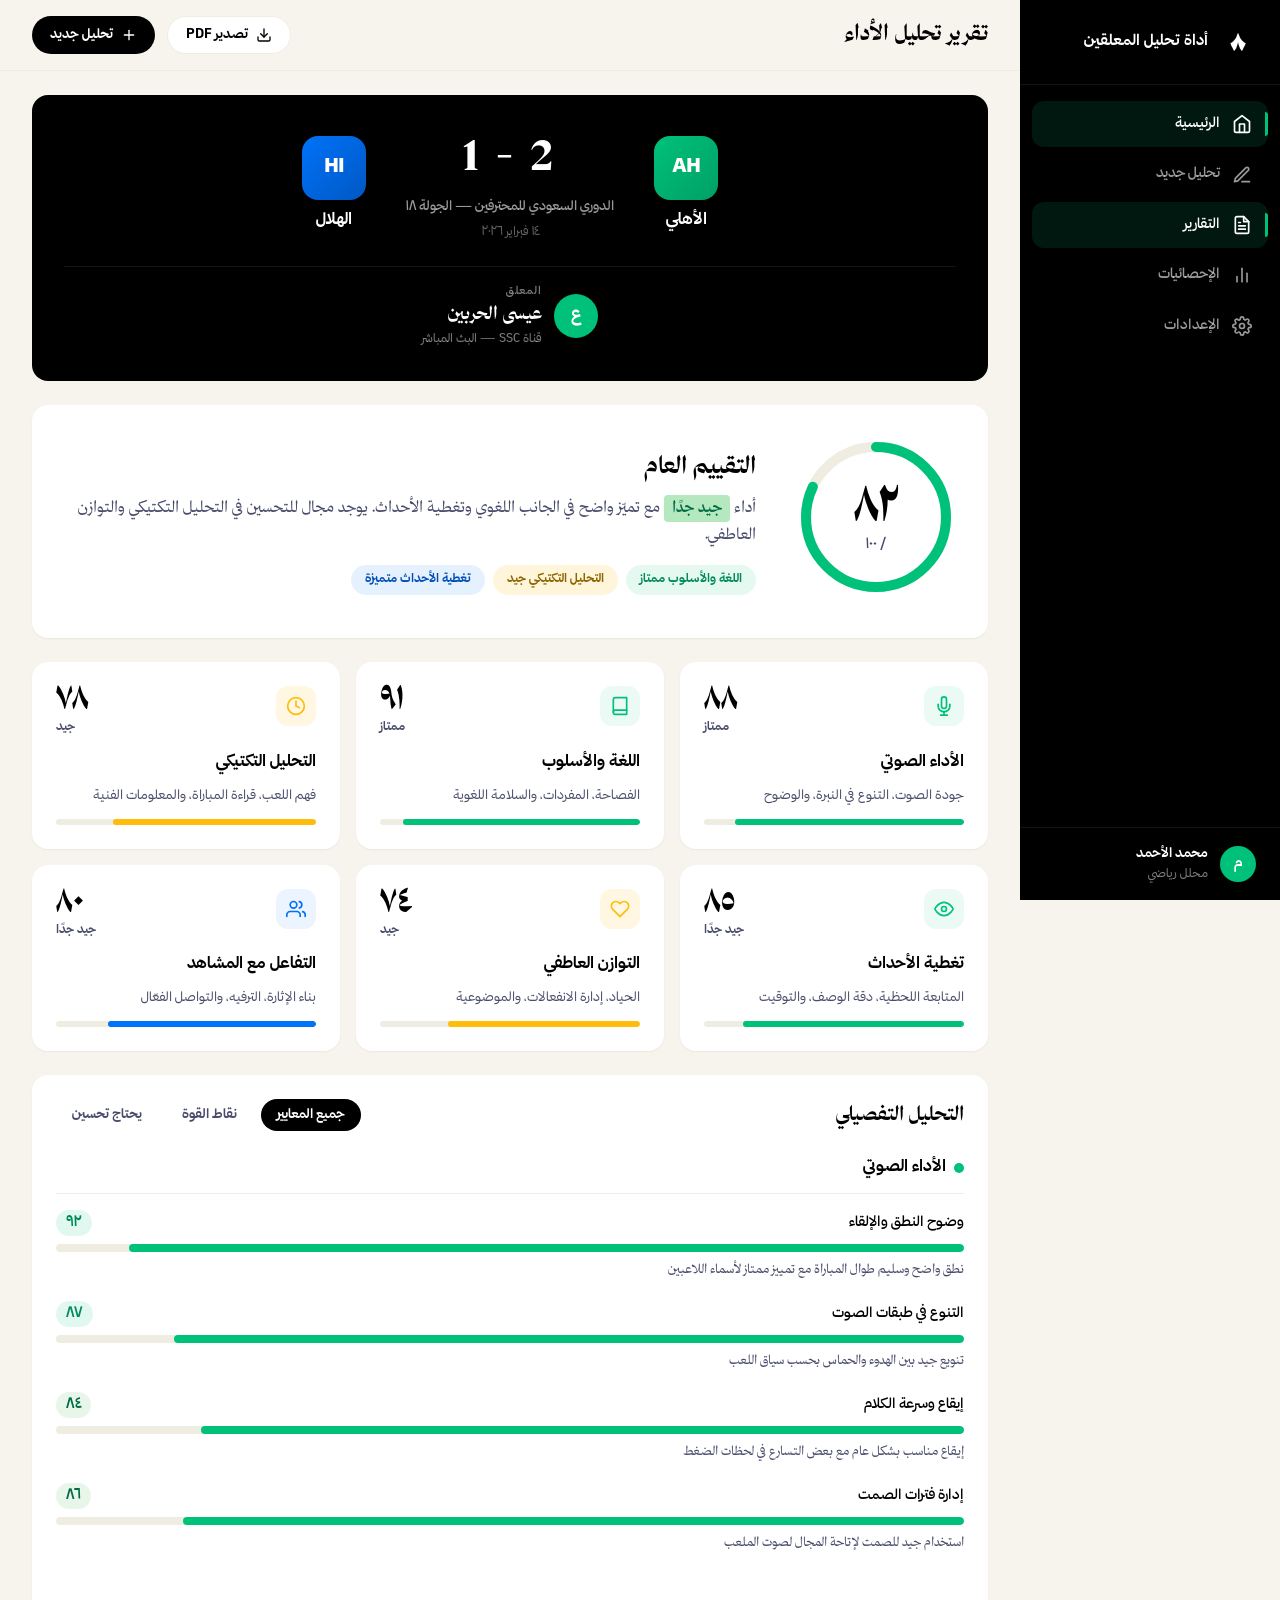
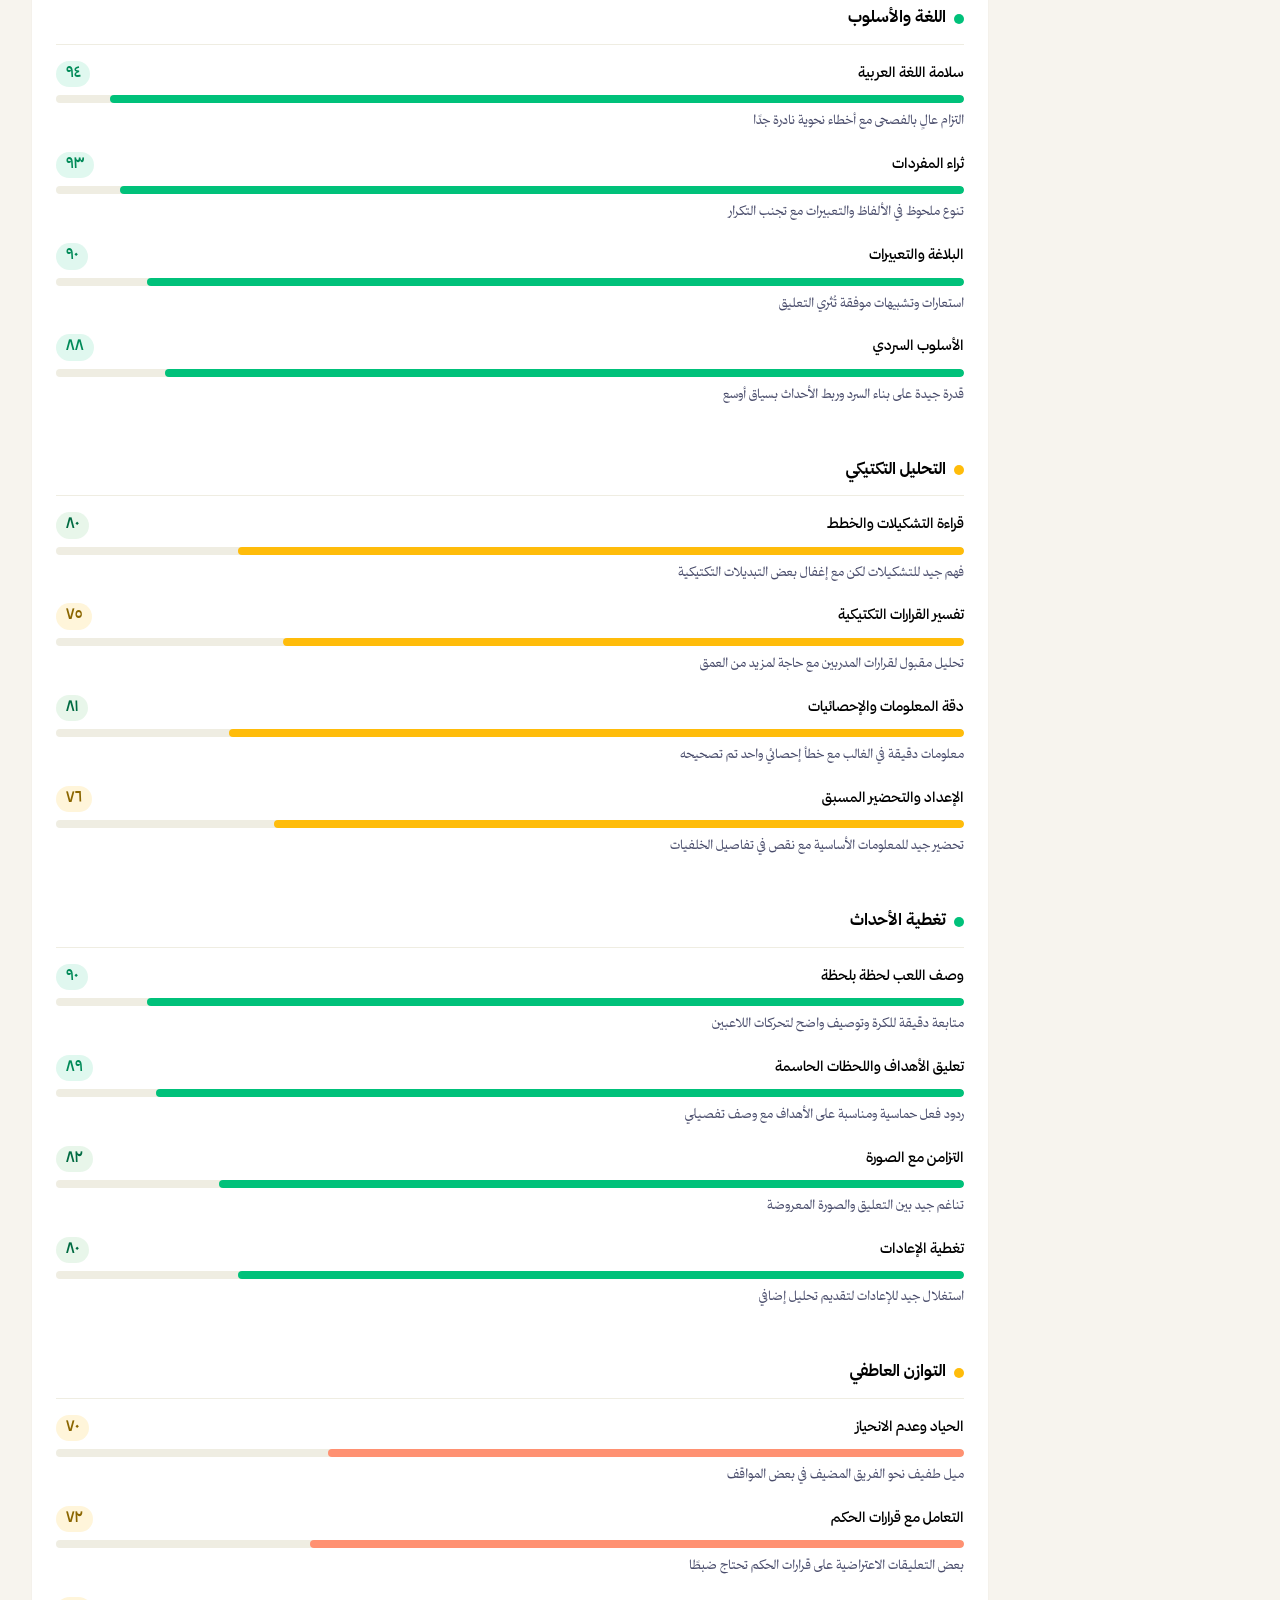
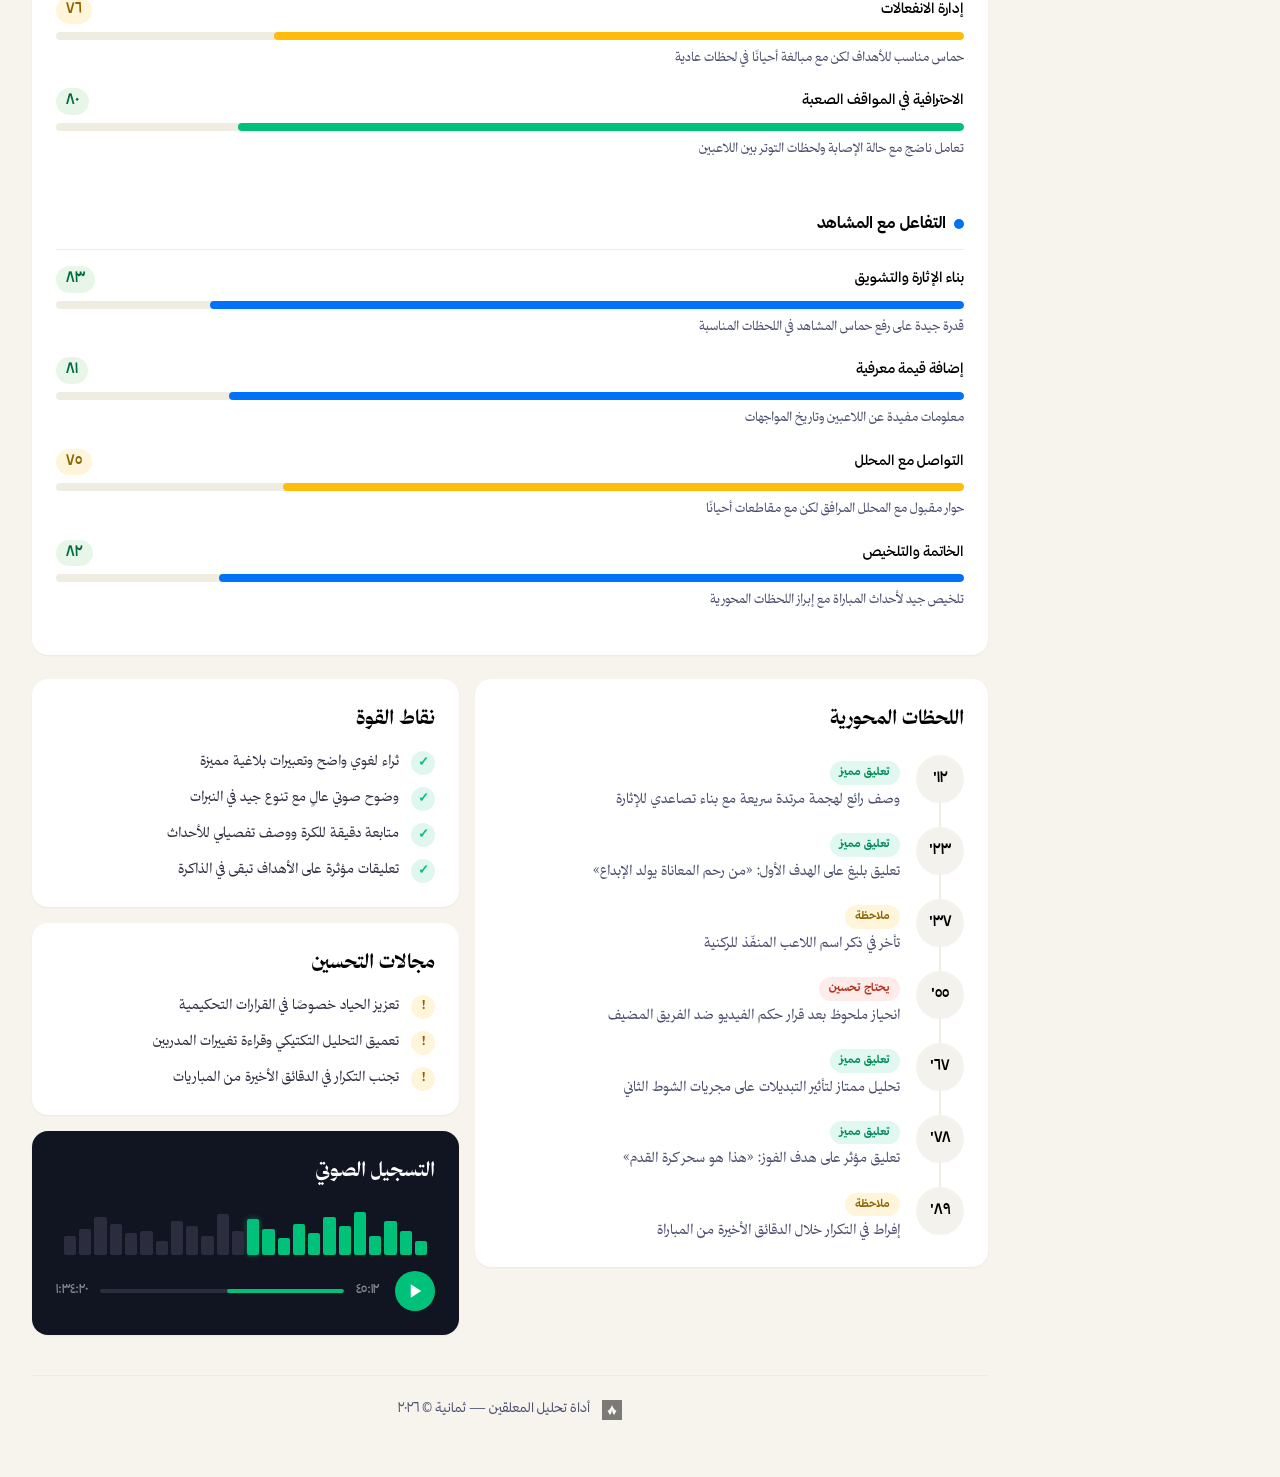
==== index.html @ a0694912 "Add commentator analysis tool interface with dummy report Full Arabic RTL interface featuring: - Mat" ====
<!DOCTYPE html>
<html lang="ar" dir="rtl">
<head>
  <meta charset="UTF-8">
  <meta name="viewport" content="width=device-width, initial-scale=1.0">
  <title>أداة تحليل المعلقين — ثمانية</title>
  <link rel="icon" type="image/png" href="Usable/thamanyah.png">
  <link rel="stylesheet" href="styles.css">
</head>
<body>

  <!-- SIDEBAR -->
  <aside class="sidebar" id="sidebar">
    <div class="sidebar-header">
      <img src="Usable/thamanyah.png" alt="ثمانية" class="sidebar-logo">
      <span class="sidebar-brand">أداة تحليل المعلقين</span>
    </div>

    <nav class="sidebar-nav">
      <a href="#" class="nav-item active">
        <svg class="nav-icon" viewBox="0 0 24 24" fill="none" stroke="currentColor" stroke-width="2" stroke-linecap="round" stroke-linejoin="round"><path d="M3 9l9-7 9 7v11a2 2 0 0 1-2 2H5a2 2 0 0 1-2-2z"/><polyline points="9 22 9 12 15 12 15 22"/></svg>
        <span>الرئيسية</span>
      </a>
      <a href="#" class="nav-item">
        <svg class="nav-icon" viewBox="0 0 24 24" fill="none" stroke="currentColor" stroke-width="2" stroke-linecap="round" stroke-linejoin="round"><path d="M12 20h9"/><path d="M16.5 3.5a2.121 2.121 0 0 1 3 3L7 19l-4 1 1-4L16.5 3.5z"/></svg>
        <span>تحليل جديد</span>
      </a>
      <a href="#" class="nav-item selected">
        <svg class="nav-icon" viewBox="0 0 24 24" fill="none" stroke="currentColor" stroke-width="2" stroke-linecap="round" stroke-linejoin="round"><path d="M14 2H6a2 2 0 0 0-2 2v16a2 2 0 0 0 2 2h12a2 2 0 0 0 2-2V8z"/><polyline points="14 2 14 8 20 8"/><line x1="16" y1="13" x2="8" y2="13"/><line x1="16" y1="17" x2="8" y2="17"/><polyline points="10 9 9 9 8 9"/></svg>
        <span>التقارير</span>
      </a>
      <a href="#" class="nav-item">
        <svg class="nav-icon" viewBox="0 0 24 24" fill="none" stroke="currentColor" stroke-width="2" stroke-linecap="round" stroke-linejoin="round"><line x1="18" y1="20" x2="18" y2="10"/><line x1="12" y1="20" x2="12" y2="4"/><line x1="6" y1="20" x2="6" y2="14"/></svg>
        <span>الإحصائيات</span>
      </a>
      <a href="#" class="nav-item">
        <svg class="nav-icon" viewBox="0 0 24 24" fill="none" stroke="currentColor" stroke-width="2" stroke-linecap="round" stroke-linejoin="round"><circle cx="12" cy="12" r="3"/><path d="M19.4 15a1.65 1.65 0 0 0 .33 1.82l.06.06a2 2 0 0 1 0 2.83 2 2 0 0 1-2.83 0l-.06-.06a1.65 1.65 0 0 0-1.82-.33 1.65 1.65 0 0 0-1 1.51V21a2 2 0 0 1-2 2 2 2 0 0 1-2-2v-.09A1.65 1.65 0 0 0 9 19.4a1.65 1.65 0 0 0-1.82.33l-.06.06a2 2 0 0 1-2.83 0 2 2 0 0 1 0-2.83l.06-.06A1.65 1.65 0 0 0 4.68 15a1.65 1.65 0 0 0-1.51-1H3a2 2 0 0 1-2-2 2 2 0 0 1 2-2h.09A1.65 1.65 0 0 0 4.6 9a1.65 1.65 0 0 0-.33-1.82l-.06-.06a2 2 0 0 1 0-2.83 2 2 0 0 1 2.83 0l.06.06A1.65 1.65 0 0 0 9 4.68a1.65 1.65 0 0 0 1-1.51V3a2 2 0 0 1 2-2 2 2 0 0 1 2 2v.09a1.65 1.65 0 0 0 1 1.51 1.65 1.65 0 0 0 1.82-.33l.06-.06a2 2 0 0 1 2.83 0 2 2 0 0 1 0 2.83l-.06.06a1.65 1.65 0 0 0-.33 1.82V9a1.65 1.65 0 0 0 1.51 1H21a2 2 0 0 1 2 2 2 2 0 0 1-2 2h-.09a1.65 1.65 0 0 0-1.51 1z"/></svg>
        <span>الإعدادات</span>
      </a>
    </nav>

    <div class="sidebar-footer">
      <div class="sidebar-user">
        <div class="user-avatar">م</div>
        <div class="user-info">
          <span class="user-name">محمد الأحمد</span>
          <span class="user-role">محلل رياضي</span>
        </div>
      </div>
    </div>
  </aside>

  <!-- MAIN CONTENT -->
  <main class="main-content">

    <!-- Top Bar -->
    <header class="top-bar">
      <button class="menu-toggle" id="menuToggle" aria-label="القائمة">
        <svg viewBox="0 0 24 24" fill="none" stroke="currentColor" stroke-width="2"><line x1="3" y1="12" x2="21" y2="12"/><line x1="3" y1="6" x2="21" y2="6"/><line x1="3" y1="18" x2="21" y2="18"/></svg>
      </button>
      <div class="top-bar-content">
        <h1 class="page-title">تقرير تحليل الأداء</h1>
        <div class="top-bar-actions">
          <button class="btn btn-secondary btn-sm">
            <svg class="btn-icon" viewBox="0 0 24 24" fill="none" stroke="currentColor" stroke-width="2" stroke-linecap="round" stroke-linejoin="round"><path d="M21 15v4a2 2 0 0 1-2 2H5a2 2 0 0 1-2-2v-4"/><polyline points="7 10 12 15 17 10"/><line x1="12" y1="15" x2="12" y2="3"/></svg>
            <span>تصدير PDF</span>
          </button>
          <button class="btn btn-primary btn-sm">
            <svg class="btn-icon" viewBox="0 0 24 24" fill="none" stroke="currentColor" stroke-width="2" stroke-linecap="round" stroke-linejoin="round"><line x1="12" y1="5" x2="12" y2="19"/><line x1="5" y1="12" x2="19" y2="12"/></svg>
            <span>تحليل جديد</span>
          </button>
        </div>
      </div>
    </header>

    <!-- Scrollable Content Area -->
    <div class="content-scroll">

      <!-- Match Info Banner -->
      <section class="match-banner">
        <div class="match-banner-inner">
          <div class="match-teams">
            <div class="team">
              <div class="team-badge team-a">AH</div>
              <span class="team-name">الأهلي</span>
            </div>
            <div class="match-score-display">
              <span class="match-result">2 - 1</span>
              <span class="match-label">الدوري السعودي للمحترفين — الجولة ١٨</span>
              <span class="match-date">١٤ فبراير ٢٠٢٦</span>
            </div>
            <div class="team">
              <div class="team-badge team-b">HI</div>
              <span class="team-name">الهلال</span>
            </div>
          </div>
          <div class="commentator-info">
            <div class="commentator-avatar">ع</div>
            <div class="commentator-details">
              <span class="commentator-label">المعلق</span>
              <span class="commentator-name">عيسى الحربين</span>
              <span class="commentator-channel">قناة SSC — البث المباشر</span>
            </div>
          </div>
        </div>
      </section>

      <!-- Overall Score Hero -->
      <section class="score-hero">
        <div class="score-hero-main">
          <div class="score-ring-container">
            <svg class="score-ring" viewBox="0 0 160 160">
              <circle class="score-ring-bg" cx="80" cy="80" r="70" fill="none" stroke="#EFEDE2" stroke-width="10"/>
              <circle class="score-ring-fill" cx="80" cy="80" r="70" fill="none" stroke="#00C17A" stroke-width="10" stroke-linecap="round"
                stroke-dasharray="439.82" stroke-dashoffset="439.82" transform="rotate(-90 80 80)"/>
            </svg>
            <div class="score-ring-value">
              <span class="score-number">٨٢</span>
              <span class="score-max">/ ١٠٠</span>
            </div>
          </div>
          <div class="score-hero-text">
            <h2 class="score-hero-title">التقييم العام</h2>
            <p class="score-hero-desc">أداء <span class="highlight highlight-green">جيد جدًا</span> مع تميّز واضح في الجانب اللغوي وتغطية الأحداث. يوجد مجال للتحسين في التحليل التكتيكي والتوازن العاطفي.</p>
            <div class="score-tags">
              <span class="tag tag-green">اللغة والأسلوب ممتاز</span>
              <span class="tag tag-amber">التحليل التكتيكي جيد</span>
              <span class="tag tag-blue">تغطية الأحداث متميزة</span>
            </div>
          </div>
        </div>
      </section>

      <!-- Category Score Cards -->
      <section class="category-cards">
        <div class="card score-card">
          <div class="score-card-header">
            <div class="score-card-icon" style="background: rgba(0,193,122,0.08); color: #00C17A;">
              <svg viewBox="0 0 24 24" fill="none" stroke="currentColor" stroke-width="2" stroke-linecap="round" stroke-linejoin="round"><path d="M12 1a3 3 0 0 0-3 3v8a3 3 0 0 0 6 0V4a3 3 0 0 0-3-3z"/><path d="M19 10v2a7 7 0 0 1-14 0v-2"/><line x1="12" y1="19" x2="12" y2="23"/><line x1="8" y1="23" x2="16" y2="23"/></svg>
            </div>
            <div class="score-card-value">
              <span class="score-card-number">٨٨</span>
              <span class="score-card-rating">ممتاز</span>
            </div>
          </div>
          <h3 class="score-card-title">الأداء الصوتي</h3>
          <p class="score-card-desc">جودة الصوت، التنوع في النبرة، والوضوح</p>
          <div class="mini-bar"><div class="mini-bar-fill" style="width:88%; background:#00C17A;"></div></div>
        </div>

        <div class="card score-card">
          <div class="score-card-header">
            <div class="score-card-icon" style="background: rgba(0,193,122,0.08); color: #00C17A;">
              <svg viewBox="0 0 24 24" fill="none" stroke="currentColor" stroke-width="2" stroke-linecap="round" stroke-linejoin="round"><path d="M4 19.5A2.5 2.5 0 0 1 6.5 17H20"/><path d="M6.5 2H20v20H6.5A2.5 2.5 0 0 1 4 19.5v-15A2.5 2.5 0 0 1 6.5 2z"/></svg>
            </div>
            <div class="score-card-value">
              <span class="score-card-number">٩١</span>
              <span class="score-card-rating">ممتاز</span>
            </div>
          </div>
          <h3 class="score-card-title">اللغة والأسلوب</h3>
          <p class="score-card-desc">الفصاحة، المفردات، والسلامة اللغوية</p>
          <div class="mini-bar"><div class="mini-bar-fill" style="width:91%; background:#00C17A;"></div></div>
        </div>

        <div class="card score-card">
          <div class="score-card-header">
            <div class="score-card-icon" style="background: rgba(255,188,10,0.12); color: #FFBC0A;">
              <svg viewBox="0 0 24 24" fill="none" stroke="currentColor" stroke-width="2" stroke-linecap="round" stroke-linejoin="round"><circle cx="12" cy="12" r="10"/><polyline points="12 6 12 12 16 14"/></svg>
            </div>
            <div class="score-card-value">
              <span class="score-card-number">٧٨</span>
              <span class="score-card-rating">جيد</span>
            </div>
          </div>
          <h3 class="score-card-title">التحليل التكتيكي</h3>
          <p class="score-card-desc">فهم اللعب، قراءة المباراة، والمعلومات الفنية</p>
          <div class="mini-bar"><div class="mini-bar-fill" style="width:78%; background:#FFBC0A;"></div></div>
        </div>

        <div class="card score-card">
          <div class="score-card-header">
            <div class="score-card-icon" style="background: rgba(0,193,122,0.08); color: #00C17A;">
              <svg viewBox="0 0 24 24" fill="none" stroke="currentColor" stroke-width="2" stroke-linecap="round" stroke-linejoin="round"><path d="M1 12s4-8 11-8 11 8 11 8-4 8-11 8-11-8-11-8z"/><circle cx="12" cy="12" r="3"/></svg>
            </div>
            <div class="score-card-value">
              <span class="score-card-number">٨٥</span>
              <span class="score-card-rating">جيد جدًا</span>
            </div>
          </div>
          <h3 class="score-card-title">تغطية الأحداث</h3>
          <p class="score-card-desc">المتابعة اللحظية، دقة الوصف، والتوقيت</p>
          <div class="mini-bar"><div class="mini-bar-fill" style="width:85%; background:#00C17A;"></div></div>
        </div>

        <div class="card score-card">
          <div class="score-card-header">
            <div class="score-card-icon" style="background: rgba(255,188,10,0.12); color: #FFBC0A;">
              <svg viewBox="0 0 24 24" fill="none" stroke="currentColor" stroke-width="2" stroke-linecap="round" stroke-linejoin="round"><path d="M20.84 4.61a5.5 5.5 0 0 0-7.78 0L12 5.67l-1.06-1.06a5.5 5.5 0 0 0-7.78 7.78l1.06 1.06L12 21.23l7.78-7.78 1.06-1.06a5.5 5.5 0 0 0 0-7.78z"/></svg>
            </div>
            <div class="score-card-value">
              <span class="score-card-number">٧٤</span>
              <span class="score-card-rating">جيد</span>
            </div>
          </div>
          <h3 class="score-card-title">التوازن العاطفي</h3>
          <p class="score-card-desc">الحياد، إدارة الانفعالات، والموضوعية</p>
          <div class="mini-bar"><div class="mini-bar-fill" style="width:74%; background:#FFBC0A;"></div></div>
        </div>

        <div class="card score-card">
          <div class="score-card-header">
            <div class="score-card-icon" style="background: rgba(0,114,249,0.08); color: #0072F9;">
              <svg viewBox="0 0 24 24" fill="none" stroke="currentColor" stroke-width="2" stroke-linecap="round" stroke-linejoin="round"><path d="M17 21v-2a4 4 0 0 0-4-4H5a4 4 0 0 0-4 4v2"/><circle cx="9" cy="7" r="4"/><path d="M23 21v-2a4 4 0 0 0-3-3.87"/><path d="M16 3.13a4 4 0 0 1 0 7.75"/></svg>
            </div>
            <div class="score-card-value">
              <span class="score-card-number">٨٠</span>
              <span class="score-card-rating">جيد جدًا</span>
            </div>
          </div>
          <h3 class="score-card-title">التفاعل مع المشاهد</h3>
          <p class="score-card-desc">بناء الإثارة، الترفيه، والتواصل الفعّال</p>
          <div class="mini-bar"><div class="mini-bar-fill" style="width:80%; background:#0072F9;"></div></div>
        </div>
      </section>

      <!-- Detailed Breakdown -->
      <section class="detail-section">
        <div class="card detail-card">
          <div class="card-header">
            <h2 class="card-title">التحليل التفصيلي</h2>
            <div class="card-tabs">
              <button class="tab active">جميع المعايير</button>
              <button class="tab">نقاط القوة</button>
              <button class="tab">يحتاج تحسين</button>
            </div>
          </div>

          <div class="criteria-list">
            <!-- Group 1: الأداء الصوتي -->
            <div class="criteria-group">
              <h3 class="criteria-group-title">
                <span class="criteria-dot" style="background:#00C17A"></span>
                الأداء الصوتي
              </h3>
              <div class="criteria-item">
                <div class="criteria-info">
                  <span class="criteria-name">وضوح النطق والإلقاء</span>
                  <span class="criteria-score score-excellent">٩٢</span>
                </div>
                <div class="progress-bar"><div class="progress-fill" style="width:92%; background:#00C17A;"></div></div>
                <p class="criteria-note">نطق واضح وسليم طوال المباراة مع تمييز ممتاز لأسماء اللاعبين</p>
              </div>
              <div class="criteria-item">
                <div class="criteria-info">
                  <span class="criteria-name">التنوع في طبقات الصوت</span>
                  <span class="criteria-score score-excellent">٨٧</span>
                </div>
                <div class="progress-bar"><div class="progress-fill" style="width:87%; background:#00C17A;"></div></div>
                <p class="criteria-note">تنويع جيد بين الهدوء والحماس بحسب سياق اللعب</p>
              </div>
              <div class="criteria-item">
                <div class="criteria-info">
                  <span class="criteria-name">إيقاع وسرعة الكلام</span>
                  <span class="criteria-score score-good">٨٤</span>
                </div>
                <div class="progress-bar"><div class="progress-fill" style="width:84%; background:#00C17A;"></div></div>
                <p class="criteria-note">إيقاع مناسب بشكل عام مع بعض التسارع في لحظات الضغط</p>
              </div>
              <div class="criteria-item">
                <div class="criteria-info">
                  <span class="criteria-name">إدارة فترات الصمت</span>
                  <span class="criteria-score score-good">٨٦</span>
                </div>
                <div class="progress-bar"><div class="progress-fill" style="width:86%; background:#00C17A;"></div></div>
                <p class="criteria-note">استخدام جيد للصمت لإتاحة المجال لصوت الملعب</p>
              </div>
            </div>

            <!-- Group 2: اللغة والأسلوب -->
            <div class="criteria-group">
              <h3 class="criteria-group-title">
                <span class="criteria-dot" style="background:#00C17A"></span>
                اللغة والأسلوب
              </h3>
              <div class="criteria-item">
                <div class="criteria-info">
                  <span class="criteria-name">سلامة اللغة العربية</span>
                  <span class="criteria-score score-excellent">٩٤</span>
                </div>
                <div class="progress-bar"><div class="progress-fill" style="width:94%; background:#00C17A;"></div></div>
                <p class="criteria-note">التزام عالٍ بالفصحى مع أخطاء نحوية نادرة جدًا</p>
              </div>
              <div class="criteria-item">
                <div class="criteria-info">
                  <span class="criteria-name">ثراء المفردات</span>
                  <span class="criteria-score score-excellent">٩٣</span>
                </div>
                <div class="progress-bar"><div class="progress-fill" style="width:93%; background:#00C17A;"></div></div>
                <p class="criteria-note">تنوع ملحوظ في الألفاظ والتعبيرات مع تجنب التكرار</p>
              </div>
              <div class="criteria-item">
                <div class="criteria-info">
                  <span class="criteria-name">البلاغة والتعبيرات</span>
                  <span class="criteria-score score-excellent">٩٠</span>
                </div>
                <div class="progress-bar"><div class="progress-fill" style="width:90%; background:#00C17A;"></div></div>
                <p class="criteria-note">استعارات وتشبيهات موفقة تُثري التعليق</p>
              </div>
              <div class="criteria-item">
                <div class="criteria-info">
                  <span class="criteria-name">الأسلوب السردي</span>
                  <span class="criteria-score score-excellent">٨٨</span>
                </div>
                <div class="progress-bar"><div class="progress-fill" style="width:88%; background:#00C17A;"></div></div>
                <p class="criteria-note">قدرة جيدة على بناء السرد وربط الأحداث بسياق أوسع</p>
              </div>
            </div>

            <!-- Group 3: التحليل التكتيكي -->
            <div class="criteria-group">
              <h3 class="criteria-group-title">
                <span class="criteria-dot" style="background:#FFBC0A"></span>
                التحليل التكتيكي
              </h3>
              <div class="criteria-item">
                <div class="criteria-info">
                  <span class="criteria-name">قراءة التشكيلات والخطط</span>
                  <span class="criteria-score score-good">٨٠</span>
                </div>
                <div class="progress-bar"><div class="progress-fill" style="width:80%; background:#FFBC0A;"></div></div>
                <p class="criteria-note">فهم جيد للتشكيلات لكن مع إغفال بعض التبديلات التكتيكية</p>
              </div>
              <div class="criteria-item">
                <div class="criteria-info">
                  <span class="criteria-name">تفسير القرارات التكتيكية</span>
                  <span class="criteria-score score-average">٧٥</span>
                </div>
                <div class="progress-bar"><div class="progress-fill" style="width:75%; background:#FFBC0A;"></div></div>
                <p class="criteria-note">تحليل مقبول لقرارات المدربين مع حاجة لمزيد من العمق</p>
              </div>
              <div class="criteria-item">
                <div class="criteria-info">
                  <span class="criteria-name">دقة المعلومات والإحصائيات</span>
                  <span class="criteria-score score-good">٨١</span>
                </div>
                <div class="progress-bar"><div class="progress-fill" style="width:81%; background:#FFBC0A;"></div></div>
                <p class="criteria-note">معلومات دقيقة في الغالب مع خطأ إحصائي واحد تم تصحيحه</p>
              </div>
              <div class="criteria-item">
                <div class="criteria-info">
                  <span class="criteria-name">الإعداد والتحضير المسبق</span>
                  <span class="criteria-score score-average">٧٦</span>
                </div>
                <div class="progress-bar"><div class="progress-fill" style="width:76%; background:#FFBC0A;"></div></div>
                <p class="criteria-note">تحضير جيد للمعلومات الأساسية مع نقص في تفاصيل الخلفيات</p>
              </div>
            </div>

            <!-- Group 4: تغطية الأحداث -->
            <div class="criteria-group">
              <h3 class="criteria-group-title">
                <span class="criteria-dot" style="background:#00C17A"></span>
                تغطية الأحداث
              </h3>
              <div class="criteria-item">
                <div class="criteria-info">
                  <span class="criteria-name">وصف اللعب لحظة بلحظة</span>
                  <span class="criteria-score score-excellent">٩٠</span>
                </div>
                <div class="progress-bar"><div class="progress-fill" style="width:90%; background:#00C17A;"></div></div>
                <p class="criteria-note">متابعة دقيقة للكرة وتوصيف واضح لتحركات اللاعبين</p>
              </div>
              <div class="criteria-item">
                <div class="criteria-info">
                  <span class="criteria-name">تعليق الأهداف واللحظات الحاسمة</span>
                  <span class="criteria-score score-excellent">٨٩</span>
                </div>
                <div class="progress-bar"><div class="progress-fill" style="width:89%; background:#00C17A;"></div></div>
                <p class="criteria-note">ردود فعل حماسية ومناسبة على الأهداف مع وصف تفصيلي</p>
              </div>
              <div class="criteria-item">
                <div class="criteria-info">
                  <span class="criteria-name">التزامن مع الصورة</span>
                  <span class="criteria-score score-good">٨٢</span>
                </div>
                <div class="progress-bar"><div class="progress-fill" style="width:82%; background:#00C17A;"></div></div>
                <p class="criteria-note">تناغم جيد بين التعليق والصورة المعروضة</p>
              </div>
              <div class="criteria-item">
                <div class="criteria-info">
                  <span class="criteria-name">تغطية الإعادات</span>
                  <span class="criteria-score score-good">٨٠</span>
                </div>
                <div class="progress-bar"><div class="progress-fill" style="width:80%; background:#00C17A;"></div></div>
                <p class="criteria-note">استغلال جيد للإعادات لتقديم تحليل إضافي</p>
              </div>
            </div>

            <!-- Group 5: التوازن العاطفي -->
            <div class="criteria-group">
              <h3 class="criteria-group-title">
                <span class="criteria-dot" style="background:#FFBC0A"></span>
                التوازن العاطفي
              </h3>
              <div class="criteria-item">
                <div class="criteria-info">
                  <span class="criteria-name">الحياد وعدم الانحياز</span>
                  <span class="criteria-score score-average">٧٠</span>
                </div>
                <div class="progress-bar"><div class="progress-fill" style="width:70%; background:#FF9172;"></div></div>
                <p class="criteria-note">ميل طفيف نحو الفريق المضيف في بعض المواقف</p>
              </div>
              <div class="criteria-item">
                <div class="criteria-info">
                  <span class="criteria-name">التعامل مع قرارات الحكم</span>
                  <span class="criteria-score score-average">٧٢</span>
                </div>
                <div class="progress-bar"><div class="progress-fill" style="width:72%; background:#FF9172;"></div></div>
                <p class="criteria-note">بعض التعليقات الاعتراضية على قرارات الحكم تحتاج ضبطًا</p>
              </div>
              <div class="criteria-item">
                <div class="criteria-info">
                  <span class="criteria-name">إدارة الانفعالات</span>
                  <span class="criteria-score score-average">٧٦</span>
                </div>
                <div class="progress-bar"><div class="progress-fill" style="width:76%; background:#FFBC0A;"></div></div>
                <p class="criteria-note">حماس مناسب للأهداف لكن مع مبالغة أحيانًا في لحظات عادية</p>
              </div>
              <div class="criteria-item">
                <div class="criteria-info">
                  <span class="criteria-name">الاحترافية في المواقف الصعبة</span>
                  <span class="criteria-score score-good">٨٠</span>
                </div>
                <div class="progress-bar"><div class="progress-fill" style="width:80%; background:#00C17A;"></div></div>
                <p class="criteria-note">تعامل ناضج مع حالة الإصابة ولحظات التوتر بين اللاعبين</p>
              </div>
            </div>

            <!-- Group 6: التفاعل مع المشاهد -->
            <div class="criteria-group">
              <h3 class="criteria-group-title">
                <span class="criteria-dot" style="background:#0072F9"></span>
                التفاعل مع المشاهد
              </h3>
              <div class="criteria-item">
                <div class="criteria-info">
                  <span class="criteria-name">بناء الإثارة والتشويق</span>
                  <span class="criteria-score score-good">٨٣</span>
                </div>
                <div class="progress-bar"><div class="progress-fill" style="width:83%; background:#0072F9;"></div></div>
                <p class="criteria-note">قدرة جيدة على رفع حماس المشاهد في اللحظات المناسبة</p>
              </div>
              <div class="criteria-item">
                <div class="criteria-info">
                  <span class="criteria-name">إضافة قيمة معرفية</span>
                  <span class="criteria-score score-good">٨١</span>
                </div>
                <div class="progress-bar"><div class="progress-fill" style="width:81%; background:#0072F9;"></div></div>
                <p class="criteria-note">معلومات مفيدة عن اللاعبين وتاريخ المواجهات</p>
              </div>
              <div class="criteria-item">
                <div class="criteria-info">
                  <span class="criteria-name">التواصل مع المحلل</span>
                  <span class="criteria-score score-average">٧٥</span>
                </div>
                <div class="progress-bar"><div class="progress-fill" style="width:75%; background:#FFBC0A;"></div></div>
                <p class="criteria-note">حوار مقبول مع المحلل المرافق لكن مع مقاطعات أحيانًا</p>
              </div>
              <div class="criteria-item">
                <div class="criteria-info">
                  <span class="criteria-name">الخاتمة والتلخيص</span>
                  <span class="criteria-score score-good">٨٢</span>
                </div>
                <div class="progress-bar"><div class="progress-fill" style="width:82%; background:#0072F9;"></div></div>
                <p class="criteria-note">تلخيص جيد لأحداث المباراة مع إبراز اللحظات المحورية</p>
              </div>
            </div>
          </div>
        </div>
      </section>

      <!-- Timeline + Key Moments -->
      <section class="two-col-section">
        <div class="card moments-card">
          <h2 class="card-title">اللحظات المحورية</h2>
          <div class="moments-list">
            <div class="moment">
              <div class="moment-time">١٢'</div>
              <div class="moment-content">
                <div class="moment-badge badge-green">تعليق مميز</div>
                <p class="moment-text">وصف رائع لهجمة مرتدة سريعة مع بناء تصاعدي للإثارة</p>
              </div>
            </div>
            <div class="moment">
              <div class="moment-time">٢٣'</div>
              <div class="moment-content">
                <div class="moment-badge badge-green">تعليق مميز</div>
                <p class="moment-text">تعليق بليغ على الهدف الأول: «من رحم المعاناة يولد الإبداع»</p>
              </div>
            </div>
            <div class="moment">
              <div class="moment-time">٣٧'</div>
              <div class="moment-content">
                <div class="moment-badge badge-amber">ملاحظة</div>
                <p class="moment-text">تأخر في ذكر اسم اللاعب المنفّذ للركنية</p>
              </div>
            </div>
            <div class="moment">
              <div class="moment-time">٥٥'</div>
              <div class="moment-content">
                <div class="moment-badge badge-red">يحتاج تحسين</div>
                <p class="moment-text">انحياز ملحوظ بعد قرار حكم الفيديو ضد الفريق المضيف</p>
              </div>
            </div>
            <div class="moment">
              <div class="moment-time">٦٧'</div>
              <div class="moment-content">
                <div class="moment-badge badge-green">تعليق مميز</div>
                <p class="moment-text">تحليل ممتاز لتأثير التبديلات على مجريات الشوط الثاني</p>
              </div>
            </div>
            <div class="moment">
              <div class="moment-time">٧٨'</div>
              <div class="moment-content">
                <div class="moment-badge badge-green">تعليق مميز</div>
                <p class="moment-text">تعليق مؤثر على هدف الفوز: «هذا هو سحر كرة القدم»</p>
              </div>
            </div>
            <div class="moment">
              <div class="moment-time">٨٩'</div>
              <div class="moment-content">
                <div class="moment-badge badge-amber">ملاحظة</div>
                <p class="moment-text">إفراط في التكرار خلال الدقائق الأخيرة من المباراة</p>
              </div>
            </div>
          </div>
        </div>

        <div class="side-col">
          <!-- Strengths -->
          <div class="card strengths-card">
            <h2 class="card-title">نقاط القوة</h2>
            <ul class="strengths-list">
              <li>
                <span class="strength-icon">&#10003;</span>
                <span>ثراء لغوي واضح وتعبيرات بلاغية مميزة</span>
              </li>
              <li>
                <span class="strength-icon">&#10003;</span>
                <span>وضوح صوتي عالٍ مع تنوع جيد في النبرات</span>
              </li>
              <li>
                <span class="strength-icon">&#10003;</span>
                <span>متابعة دقيقة للكرة ووصف تفصيلي للأحداث</span>
              </li>
              <li>
                <span class="strength-icon">&#10003;</span>
                <span>تعليقات مؤثرة على الأهداف تبقى في الذاكرة</span>
              </li>
            </ul>
          </div>

          <!-- Improvements -->
          <div class="card improvements-card">
            <h2 class="card-title">مجالات التحسين</h2>
            <ul class="improvements-list">
              <li>
                <span class="improvement-icon">!</span>
                <span>تعزيز الحياد خصوصًا في القرارات التحكيمية</span>
              </li>
              <li>
                <span class="improvement-icon">!</span>
                <span>تعميق التحليل التكتيكي وقراءة تغييرات المدربين</span>
              </li>
              <li>
                <span class="improvement-icon">!</span>
                <span>تجنب التكرار في الدقائق الأخيرة من المباريات</span>
              </li>
            </ul>
          </div>

          <!-- Audio Player -->
          <div class="card audio-card">
            <h2 class="card-title">التسجيل الصوتي</h2>
            <div class="audio-player">
              <div class="audio-wave">
                <div class="wave-bar" style="height:30%"></div>
                <div class="wave-bar" style="height:50%"></div>
                <div class="wave-bar" style="height:70%"></div>
                <div class="wave-bar" style="height:40%"></div>
                <div class="wave-bar" style="height:90%"></div>
                <div class="wave-bar" style="height:60%"></div>
                <div class="wave-bar" style="height:80%"></div>
                <div class="wave-bar" style="height:45%"></div>
                <div class="wave-bar" style="height:65%"></div>
                <div class="wave-bar" style="height:35%"></div>
                <div class="wave-bar" style="height:55%"></div>
                <div class="wave-bar active" style="height:75%"></div>
                <div class="wave-bar inactive" style="height:50%"></div>
                <div class="wave-bar inactive" style="height:85%"></div>
                <div class="wave-bar inactive" style="height:40%"></div>
                <div class="wave-bar inactive" style="height:60%"></div>
                <div class="wave-bar inactive" style="height:70%"></div>
                <div class="wave-bar inactive" style="height:30%"></div>
                <div class="wave-bar inactive" style="height:50%"></div>
                <div class="wave-bar inactive" style="height:45%"></div>
                <div class="wave-bar inactive" style="height:65%"></div>
                <div class="wave-bar inactive" style="height:80%"></div>
                <div class="wave-bar inactive" style="height:55%"></div>
                <div class="wave-bar inactive" style="height:40%"></div>
              </div>
              <div class="audio-controls">
                <button class="play-btn" id="playBtn">
                  <svg viewBox="0 0 24 24" fill="currentColor"><polygon points="5 3 19 12 5 21 5 3"/></svg>
                </button>
                <div class="audio-time">
                  <span class="time-current">٤٥:١٢</span>
                  <div class="audio-progress">
                    <div class="audio-progress-fill" style="width:48%;"></div>
                  </div>
                  <span class="time-total">١:٣٤:٢٠</span>
                </div>
              </div>
            </div>
          </div>
        </div>
      </section>

      <!-- Footer -->
      <footer class="page-footer">
        <div class="footer-content">
          <img src="Usable/thamanyah.png" alt="ثمانية" class="footer-logo">
          <span class="footer-text">أداة تحليل المعلقين — ثمانية &copy; ٢٠٢٦</span>
        </div>
      </footer>

    </div>
  </main>

  <script>
    // Sidebar toggle for mobile
    const sidebar = document.getElementById('sidebar');
    const menuToggle = document.getElementById('menuToggle');
    menuToggle.addEventListener('click', () => sidebar.classList.toggle('open'));
    document.querySelector('.main-content').addEventListener('click', () => {
      if (sidebar.classList.contains('open')) sidebar.classList.remove('open');
    });

    document.addEventListener('DOMContentLoaded', () => {
      // Animate score ring
      const ring = document.querySelector('.score-ring-fill');
      if (ring) {
        const total = 2 * Math.PI * 70;
        const score = 82;
        const target = total - (total * score / 100);
        requestAnimationFrame(() => {
          requestAnimationFrame(() => {
            ring.style.transition = 'stroke-dashoffset 1.5s ease-out';
            ring.style.strokeDashoffset = target;
          });
        });
      }

      // Animate progress bars
      document.querySelectorAll('.progress-fill, .mini-bar-fill').forEach(bar => {
        const w = bar.style.width;
        bar.style.width = '0%';
        bar.style.transition = 'width 1s ease-out';
        requestAnimationFrame(() => {
          requestAnimationFrame(() => { bar.style.width = w; });
        });
      });

      // Tab switching
      document.querySelectorAll('.tab').forEach(tab => {
        tab.addEventListener('click', () => {
          document.querySelectorAll('.tab').forEach(t => t.classList.remove('active'));
          tab.classList.add('active');
        });
      });

      // Nav item switching
      document.querySelectorAll('.nav-item').forEach(item => {
        item.addEventListener('click', (e) => {
          e.preventDefault();
          document.querySelectorAll('.nav-item').forEach(i => {
            i.classList.remove('active');
            i.classList.remove('selected');
          });
          item.classList.add('active');
        });
      });
    });
  </script>
</body>
</html>
---- styles.css ----
/* ═══════════════════════════════════════════════════════════════════
   Thmanyah Commentator Analysis Tool — Stylesheet
   Following Thmanyah Brand Identity v2.0
   ═══════════════════════════════════════════════════════════════════ */

/* ── Font Faces ── */

/* Headlines — Thmanyah Serif Display */
@font-face {
  font-family: 'Thmanyah Serif Display';
  src: url('./Usable/Thmanyahserifdisplay12-Light.otf') format('opentype');
  font-weight: 300;
  font-style: normal;
}
@font-face {
  font-family: 'Thmanyah Serif Display';
  src: url('./Usable/Thmanyahserifdisplay12-Reg.otf') format('opentype');
  font-weight: 400;
  font-style: normal;
}
@font-face {
  font-family: 'Thmanyah Serif Display';
  src: url('./Usable/Thmanyahserifdisplay12-Medium.otf') format('opentype');
  font-weight: 500;
  font-style: normal;
}
@font-face {
  font-family: 'Thmanyah Serif Display';
  src: url('./Usable/Thmanyahserifdisplay12-Bold.otf') format('opentype');
  font-weight: 700;
  font-style: normal;
}
@font-face {
  font-family: 'Thmanyah Serif Display';
  src: url('./Usable/Thmanyahserifdisplay12-Black.otf') format('opentype');
  font-weight: 900;
  font-style: normal;
}

/* Body Text — Thmanyah Serif Text */
@font-face {
  font-family: 'Thmanyah Serif Text';
  src: url('./Usable/Thmanyahseriftext12-Light.otf') format('opentype');
  font-weight: 300;
  font-style: normal;
}
@font-face {
  font-family: 'Thmanyah Serif Text';
  src: url('./Usable/Thmanyahseriftext12-Regular.otf') format('opentype');
  font-weight: 400;
  font-style: normal;
}
@font-face {
  font-family: 'Thmanyah Serif Text';
  src: url('./Usable/Thmanyahseriftext12-Medium.otf') format('opentype');
  font-weight: 500;
  font-style: normal;
}
@font-face {
  font-family: 'Thmanyah Serif Text';
  src: url('./Usable/Thmanyahseriftext12-Bold.otf') format('opentype');
  font-weight: 700;
  font-style: normal;
}
@font-face {
  font-family: 'Thmanyah Serif Text';
  src: url('./Usable/Thmanyahseriftext12-Black.otf') format('opentype');
  font-weight: 900;
  font-style: normal;
}

/* Digital / UI — Thmanyah Sans */
@font-face {
  font-family: 'Thmanyah Sans';
  src: url('./Usable/Thmanyahsans12-Light.otf') format('opentype');
  font-weight: 300;
  font-style: normal;
}
@font-face {
  font-family: 'Thmanyah Sans';
  src: url('./Usable/Thmanyahsans12-Regular.otf') format('opentype');
  font-weight: 400;
  font-style: normal;
}
@font-face {
  font-family: 'Thmanyah Sans';
  src: url('./Usable/Thmanyahsans12-Medium.otf') format('opentype');
  font-weight: 500;
  font-style: normal;
}
@font-face {
  font-family: 'Thmanyah Sans';
  src: url('./Usable/Thmanyahsans12-Bold.otf') format('opentype');
  font-weight: 700;
  font-style: normal;
}
@font-face {
  font-family: 'Thmanyah Sans';
  src: url('./Usable/Thmanyahsans12-Black.otf') format('opentype');
  font-weight: 900;
  font-style: normal;
}

/* ── Design Tokens ── */
:root {
  /* Primary */
  --color-black: #000000;
  --color-white: #FFFFFF;
  --color-green: #00C17A;
  --color-green-light: #B5E8BE;
  --color-green-pale: #B2E2BA;

  /* Brand Accents */
  --color-blue: #0072F9;
  --color-red: #F24935;

  /* Extended */
  --color-burgundy: #82003A;
  --color-amber: #FFBC0A;
  --color-peach: #FF9172;
  --color-salmon: #FFBAA3;
  --color-blush: #FFD1C4;
  --color-pink-light: #FFA5C6;
  --color-yellow-pale: #F9E59E;
  --color-sky-blue: #84DBE5;
  --color-mint: #B2E2BA;

  /* Neutrals */
  --color-dark-slate: #111421;
  --color-charcoal: #2B2D3F;
  --color-muted: #494C6B;
  --color-warm-gray: #EFEDE2;
  --color-cream: #F4F2ED;
  --color-off-white: #F7F4EE;
  --color-warm-white: #F2EDEA;

  /* Semantic */
  --color-success: #00C17A;
  --color-warning: #FFBC0A;
  --color-error: #F24935;
  --color-info: #0072F9;

  /* Score Gradation */
  --score-excellent: #00C17A;
  --score-good: #B2E2BA;
  --score-average: #FFBC0A;
  --score-below-avg: #FF9172;
  --score-poor: #F24935;

  /* Typography */
  --font-display: 'Thmanyah Serif Display', 'Georgia', serif;
  --font-body: 'Thmanyah Serif Text', 'Georgia', serif;
  --font-ui: 'Thmanyah Sans', 'Segoe UI', 'Helvetica Neue', sans-serif;

  /* Spacing (8px grid) */
  --space-1: 4px;
  --space-2: 8px;
  --space-3: 12px;
  --space-4: 16px;
  --space-5: 20px;
  --space-6: 24px;
  --space-8: 32px;
  --space-10: 40px;
  --space-12: 48px;
  --space-16: 64px;

  /* Radii */
  --radius-sm: 8px;
  --radius-md: 12px;
  --radius-lg: 16px;
  --radius-xl: 24px;
  --radius-full: 9999px;

  /* Shadows */
  --shadow-sm: 0 1px 2px rgba(0, 0, 0, 0.05);
  --shadow-md: 0 4px 12px rgba(0, 0, 0, 0.08);
  --shadow-lg: 0 8px 24px rgba(0, 0, 0, 0.12);

  /* Layout */
  --sidebar-width: 260px;
}

/* ── Reset & Base ── */
*, *::before, *::after {
  box-sizing: border-box;
  margin: 0;
  padding: 0;
}

html {
  font-size: 16px;
  -webkit-font-smoothing: antialiased;
  -moz-osx-font-smoothing: grayscale;
}

body {
  font-family: var(--font-ui);
  font-weight: 400;
  color: var(--color-black);
  background: var(--color-off-white);
  min-height: 100vh;
  display: flex;
  direction: rtl;
  line-height: 1.6;
}

a { color: inherit; text-decoration: none; }
button { cursor: pointer; border: none; background: none; font-family: inherit; }
ul, ol { list-style: none; }
img { max-width: 100%; height: auto; }

/* ════════════════════════════════════════════════════════════════
   SIDEBAR
   ════════════════════════════════════════════════════════════════ */
.sidebar {
  position: fixed;
  top: 0;
  right: 0;
  width: var(--sidebar-width);
  height: 100vh;
  background: var(--color-black);
  color: var(--color-white);
  display: flex;
  flex-direction: column;
  z-index: 100;
  transition: transform 0.3s cubic-bezier(0.4, 0, 0.2, 1);
}

.sidebar-header {
  display: flex;
  align-items: center;
  gap: var(--space-3);
  padding: var(--space-6);
  border-bottom: 1px solid rgba(255,255,255,0.08);
}

.sidebar-logo {
  width: 36px;
  height: 36px;
  object-fit: contain;
}

.sidebar-brand {
  font-family: var(--font-ui);
  font-weight: 700;
  font-size: 15px;
  color: var(--color-white);
  white-space: nowrap;
}

.sidebar-nav {
  flex: 1;
  padding: var(--space-4) var(--space-3);
  display: flex;
  flex-direction: column;
  gap: var(--space-1);
}

.nav-item {
  display: flex;
  align-items: center;
  gap: var(--space-3);
  padding: var(--space-3) var(--space-4);
  border-radius: var(--radius-md);
  font-size: 14px;
  font-weight: 500;
  color: rgba(255,255,255,0.6);
  transition: all 0.2s ease;
}

.nav-item:hover {
  color: var(--color-white);
  background: rgba(255,255,255,0.06);
}

.nav-item.active,
.nav-item.selected {
  color: var(--color-white);
  background: rgba(0, 193, 122, 0.12);
}

.nav-item.active::before,
.nav-item.selected::before {
  content: '';
  position: absolute;
  right: 0;
  width: 3px;
  height: 24px;
  background: var(--color-green);
  border-radius: 0 var(--radius-full) var(--radius-full) 0;
}

.nav-item {
  position: relative;
}

.nav-icon {
  width: 20px;
  height: 20px;
  flex-shrink: 0;
}

.sidebar-footer {
  padding: var(--space-4) var(--space-6);
  border-top: 1px solid rgba(255,255,255,0.08);
}

.sidebar-user {
  display: flex;
  align-items: center;
  gap: var(--space-3);
}

.user-avatar {
  width: 36px;
  height: 36px;
  border-radius: var(--radius-full);
  background: var(--color-green);
  color: var(--color-white);
  display: flex;
  align-items: center;
  justify-content: center;
  font-weight: 700;
  font-size: 14px;
}

.user-info {
  display: flex;
  flex-direction: column;
}

.user-name {
  font-size: 13px;
  font-weight: 600;
  color: var(--color-white);
}

.user-role {
  font-size: 12px;
  color: rgba(255,255,255,0.5);
}

/* ════════════════════════════════════════════════════════════════
   MAIN CONTENT
   ════════════════════════════════════════════════════════════════ */
.main-content {
  flex: 1;
  margin-right: var(--sidebar-width);
  display: flex;
  flex-direction: column;
  min-height: 100vh;
}

/* ── Top Bar ── */
.top-bar {
  position: sticky;
  top: 0;
  background: rgba(247, 244, 238, 0.85);
  backdrop-filter: blur(12px);
  -webkit-backdrop-filter: blur(12px);
  padding: var(--space-4) var(--space-8);
  display: flex;
  align-items: center;
  gap: var(--space-4);
  z-index: 50;
  border-bottom: 1px solid var(--color-warm-gray);
}

.menu-toggle {
  display: none;
  width: 40px;
  height: 40px;
  border-radius: var(--radius-sm);
  align-items: center;
  justify-content: center;
  color: var(--color-black);
  flex-shrink: 0;
}

.menu-toggle svg {
  width: 22px;
  height: 22px;
}

.top-bar-content {
  display: flex;
  align-items: center;
  justify-content: space-between;
  width: 100%;
}

.page-title {
  font-family: var(--font-display);
  font-weight: 700;
  font-size: 22px;
  color: var(--color-black);
}

.top-bar-actions {
  display: flex;
  gap: var(--space-3);
}

/* ── Buttons ── */
.btn {
  display: inline-flex;
  align-items: center;
  gap: var(--space-2);
  padding: 10px 24px;
  border-radius: var(--radius-full);
  font-family: var(--font-ui);
  font-weight: 700;
  font-size: 14px;
  transition: all 0.2s ease;
  white-space: nowrap;
}

.btn-sm {
  padding: 8px 18px;
  font-size: 13px;
}

.btn-primary {
  background: var(--color-black);
  color: var(--color-white);
}

.btn-primary:hover {
  background: var(--color-charcoal);
}

.btn-secondary {
  background: var(--color-white);
  color: var(--color-black);
  border: 1px solid var(--color-warm-gray);
}

.btn-secondary:hover {
  border-color: var(--color-muted);
}

.btn-icon {
  width: 16px;
  height: 16px;
}

/* ── Content Scroll ── */
.content-scroll {
  flex: 1;
  overflow-y: auto;
  padding: var(--space-8);
  padding-top: var(--space-6);
  display: flex;
  flex-direction: column;
  gap: var(--space-6);
  max-width: 1280px;
  width: 100%;
  margin: 0 auto;
}

/* ════════════════════════════════════════════════════════════════
   MATCH BANNER
   ════════════════════════════════════════════════════════════════ */
.match-banner {
  background: var(--color-black);
  border-radius: var(--radius-lg);
  overflow: hidden;
  color: var(--color-white);
}

.match-banner-inner {
  padding: var(--space-8) var(--space-8);
  display: flex;
  flex-direction: column;
  gap: var(--space-6);
}

.match-teams {
  display: flex;
  align-items: center;
  justify-content: center;
  gap: var(--space-10);
}

.team {
  display: flex;
  flex-direction: column;
  align-items: center;
  gap: var(--space-2);
}

.team-badge {
  width: 64px;
  height: 64px;
  border-radius: var(--radius-lg);
  display: flex;
  align-items: center;
  justify-content: center;
  font-family: var(--font-ui);
  font-weight: 900;
  font-size: 20px;
  letter-spacing: -0.5px;
}

.team-a {
  background: linear-gradient(135deg, #00C17A, #00A066);
  color: var(--color-white);
}

.team-b {
  background: linear-gradient(135deg, #0072F9, #0058C4);
  color: var(--color-white);
}

.team-name {
  font-family: var(--font-ui);
  font-weight: 700;
  font-size: 16px;
}

.match-score-display {
  display: flex;
  flex-direction: column;
  align-items: center;
  gap: var(--space-1);
}

.match-result {
  font-family: var(--font-display);
  font-weight: 900;
  font-size: 42px;
  letter-spacing: 4px;
}

.match-label {
  font-size: 13px;
  color: rgba(255,255,255,0.6);
  font-weight: 500;
}

.match-date {
  font-size: 12px;
  color: rgba(255,255,255,0.4);
}

.commentator-info {
  display: flex;
  align-items: center;
  justify-content: center;
  gap: var(--space-3);
  padding-top: var(--space-4);
  border-top: 1px solid rgba(255,255,255,0.08);
}

.commentator-avatar {
  width: 44px;
  height: 44px;
  border-radius: var(--radius-full);
  background: var(--color-green);
  display: flex;
  align-items: center;
  justify-content: center;
  font-weight: 700;
  font-size: 18px;
}

.commentator-details {
  display: flex;
  flex-direction: column;
}

.commentator-label {
  font-size: 11px;
  color: rgba(255,255,255,0.5);
  font-weight: 500;
  text-transform: uppercase;
  letter-spacing: 1px;
}

.commentator-name {
  font-family: var(--font-display);
  font-weight: 700;
  font-size: 18px;
}

.commentator-channel {
  font-size: 12px;
  color: rgba(255,255,255,0.5);
}

/* ════════════════════════════════════════════════════════════════
   SCORE HERO
   ════════════════════════════════════════════════════════════════ */
.score-hero {
  background: var(--color-white);
  border-radius: var(--radius-lg);
  padding: var(--space-8);
  box-shadow: var(--shadow-sm);
}

.score-hero-main {
  display: flex;
  align-items: center;
  gap: var(--space-10);
}

.score-ring-container {
  position: relative;
  flex-shrink: 0;
}

.score-ring {
  width: 160px;
  height: 160px;
}

.score-ring-value {
  position: absolute;
  inset: 0;
  display: flex;
  flex-direction: column;
  align-items: center;
  justify-content: center;
}

.score-number {
  font-family: var(--font-display);
  font-weight: 900;
  font-size: 48px;
  line-height: 1;
  color: var(--color-black);
}

.score-max {
  font-family: var(--font-ui);
  font-weight: 500;
  font-size: 14px;
  color: var(--color-muted);
}

.score-hero-text {
  flex: 1;
}

.score-hero-title {
  font-family: var(--font-display);
  font-weight: 700;
  font-size: 24px;
  margin-bottom: var(--space-2);
}

.score-hero-desc {
  font-family: var(--font-body);
  font-weight: 400;
  font-size: 16px;
  color: var(--color-muted);
  line-height: 1.7;
  margin-bottom: var(--space-4);
}

.highlight {
  padding: 2px 8px;
  border-radius: 4px;
  display: inline;
  font-weight: 500;
}

.highlight-green {
  background-color: var(--color-green-light);
  color: #006B42;
}

.score-tags {
  display: flex;
  flex-wrap: wrap;
  gap: var(--space-2);
}

.tag {
  display: inline-flex;
  align-items: center;
  padding: 5px 14px;
  border-radius: var(--radius-full);
  font-size: 12px;
  font-weight: 600;
}

.tag-green {
  background: rgba(0, 193, 122, 0.1);
  color: #008A58;
}

.tag-amber {
  background: rgba(255, 188, 10, 0.15);
  color: #8B6600;
}

.tag-blue {
  background: rgba(0, 114, 249, 0.1);
  color: #004EB5;
}

/* ════════════════════════════════════════════════════════════════
   CATEGORY SCORE CARDS
   ════════════════════════════════════════════════════════════════ */
.category-cards {
  display: grid;
  grid-template-columns: repeat(3, 1fr);
  gap: var(--space-4);
}

.card {
  background: var(--color-white);
  border-radius: var(--radius-lg);
  box-shadow: var(--shadow-sm);
  transition: box-shadow 0.2s ease, transform 0.2s ease;
}

.card:hover {
  box-shadow: var(--shadow-md);
}

.score-card {
  padding: var(--space-6);
  display: flex;
  flex-direction: column;
  gap: var(--space-3);
}

.score-card-header {
  display: flex;
  align-items: flex-start;
  justify-content: space-between;
}

.score-card-icon {
  width: 40px;
  height: 40px;
  border-radius: var(--radius-md);
  display: flex;
  align-items: center;
  justify-content: center;
}

.score-card-icon svg {
  width: 20px;
  height: 20px;
}

.score-card-value {
  display: flex;
  flex-direction: column;
  align-items: flex-end;
}

.score-card-number {
  font-family: var(--font-display);
  font-weight: 900;
  font-size: 32px;
  line-height: 1;
}

.score-card-rating {
  font-size: 12px;
  font-weight: 600;
  color: var(--color-muted);
}

.score-card-title {
  font-family: var(--font-ui);
  font-weight: 700;
  font-size: 16px;
}

.score-card-desc {
  font-size: 13px;
  color: var(--color-muted);
  line-height: 1.5;
}

.mini-bar {
  height: 6px;
  background: var(--color-warm-gray);
  border-radius: var(--radius-full);
  overflow: hidden;
  margin-top: auto;
}

.mini-bar-fill {
  height: 100%;
  border-radius: var(--radius-full);
}

/* ════════════════════════════════════════════════════════════════
   DETAIL CARD / CRITERIA
   ════════════════════════════════════════════════════════════════ */
.detail-section {
  display: flex;
  flex-direction: column;
  gap: var(--space-4);
}

.detail-card {
  padding: var(--space-6);
}

.card-header {
  display: flex;
  align-items: center;
  justify-content: space-between;
  margin-bottom: var(--space-6);
  flex-wrap: wrap;
  gap: var(--space-3);
}

.card-title {
  font-family: var(--font-display);
  font-weight: 700;
  font-size: 20px;
}

.card-tabs {
  display: flex;
  gap: var(--space-2);
}

.tab {
  padding: 6px 16px;
  border-radius: var(--radius-full);
  font-size: 13px;
  font-weight: 600;
  color: var(--color-muted);
  transition: all 0.2s ease;
}

.tab:hover {
  color: var(--color-black);
  background: var(--color-cream);
}

.tab.active {
  background: var(--color-black);
  color: var(--color-white);
}

.criteria-list {
  display: flex;
  flex-direction: column;
  gap: var(--space-8);
}

.criteria-group-title {
  font-family: var(--font-ui);
  font-weight: 700;
  font-size: 16px;
  display: flex;
  align-items: center;
  gap: var(--space-2);
  margin-bottom: var(--space-4);
  padding-bottom: var(--space-3);
  border-bottom: 1px solid var(--color-warm-gray);
}

.criteria-dot {
  width: 10px;
  height: 10px;
  border-radius: var(--radius-full);
  flex-shrink: 0;
}

.criteria-item {
  margin-bottom: var(--space-5);
}

.criteria-info {
  display: flex;
  align-items: center;
  justify-content: space-between;
  margin-bottom: var(--space-2);
}

.criteria-name {
  font-size: 14px;
  font-weight: 500;
  color: var(--color-black);
}

.criteria-score {
  font-family: var(--font-ui);
  font-weight: 700;
  font-size: 14px;
  padding: 2px 10px;
  border-radius: var(--radius-full);
}

.score-excellent {
  background: rgba(0, 193, 122, 0.12);
  color: #008A58;
}

.score-good {
  background: rgba(178, 226, 186, 0.3);
  color: #006B42;
}

.score-average {
  background: rgba(255, 188, 10, 0.15);
  color: #8B6600;
}

.score-below-avg {
  background: rgba(255, 145, 114, 0.2);
  color: #993D26;
}

.progress-bar {
  height: 8px;
  background: var(--color-warm-gray);
  border-radius: var(--radius-full);
  overflow: hidden;
  margin-bottom: var(--space-2);
}

.progress-fill {
  height: 100%;
  border-radius: var(--radius-full);
}

.criteria-note {
  font-family: var(--font-body);
  font-size: 13px;
  color: var(--color-muted);
  line-height: 1.6;
}

/* ════════════════════════════════════════════════════════════════
   TWO COLUMN — MOMENTS + SIDE
   ════════════════════════════════════════════════════════════════ */
.two-col-section {
  display: grid;
  grid-template-columns: 1.2fr 1fr;
  gap: var(--space-4);
  align-items: start;
}

.side-col {
  display: flex;
  flex-direction: column;
  gap: var(--space-4);
}

/* ── Moments Card ── */
.moments-card {
  padding: var(--space-6);
}

.moments-card .card-title {
  margin-bottom: var(--space-5);
}

.moments-list {
  display: flex;
  flex-direction: column;
  gap: var(--space-4);
}

.moment {
  display: flex;
  gap: var(--space-4);
  position: relative;
}

.moment::before {
  content: '';
  position: absolute;
  top: 30px;
  right: 23px;
  bottom: -20px;
  width: 2px;
  background: var(--color-warm-gray);
}

.moment:last-child::before {
  display: none;
}

.moment-time {
  width: 48px;
  height: 48px;
  border-radius: var(--radius-full);
  background: var(--color-cream);
  display: flex;
  align-items: center;
  justify-content: center;
  font-family: var(--font-ui);
  font-weight: 700;
  font-size: 14px;
  color: var(--color-black);
  flex-shrink: 0;
  z-index: 1;
}

.moment-content {
  flex: 1;
  padding-top: var(--space-1);
}

.moment-badge {
  display: inline-block;
  padding: 3px 10px;
  border-radius: var(--radius-full);
  font-size: 11px;
  font-weight: 700;
  margin-bottom: var(--space-1);
}

.badge-green {
  background: rgba(0, 193, 122, 0.12);
  color: #008A58;
}

.badge-amber {
  background: rgba(255, 188, 10, 0.15);
  color: #8B6600;
}

.badge-red {
  background: rgba(242, 73, 53, 0.1);
  color: #B5301E;
}

.moment-text {
  font-family: var(--font-body);
  font-size: 14px;
  color: var(--color-muted);
  line-height: 1.6;
}

/* ── Strengths & Improvements ── */
.strengths-card,
.improvements-card {
  padding: var(--space-6);
}

.strengths-card .card-title,
.improvements-card .card-title {
  margin-bottom: var(--space-4);
}

.strengths-list,
.improvements-list {
  display: flex;
  flex-direction: column;
  gap: var(--space-3);
}

.strengths-list li,
.improvements-list li {
  display: flex;
  align-items: flex-start;
  gap: var(--space-3);
  font-family: var(--font-body);
  font-size: 14px;
  color: var(--color-charcoal);
  line-height: 1.6;
}

.strength-icon {
  width: 24px;
  height: 24px;
  border-radius: var(--radius-full);
  background: rgba(0, 193, 122, 0.12);
  color: var(--color-green);
  display: flex;
  align-items: center;
  justify-content: center;
  font-size: 13px;
  font-weight: 700;
  flex-shrink: 0;
}

.improvement-icon {
  width: 24px;
  height: 24px;
  border-radius: var(--radius-full);
  background: rgba(255, 188, 10, 0.15);
  color: #8B6600;
  display: flex;
  align-items: center;
  justify-content: center;
  font-size: 13px;
  font-weight: 700;
  flex-shrink: 0;
}

/* ── Audio Card ── */
.audio-card {
  padding: var(--space-6);
  background: var(--color-dark-slate);
  color: var(--color-white);
}

.audio-card .card-title {
  color: var(--color-white);
  margin-bottom: var(--space-5);
}

.audio-player {
  display: flex;
  flex-direction: column;
  gap: var(--space-4);
}

.audio-wave {
  display: flex;
  align-items: flex-end;
  gap: 3px;
  height: 48px;
  padding: 0 var(--space-2);
}

.wave-bar {
  flex: 1;
  background: var(--color-green);
  border-radius: 2px;
  min-width: 4px;
  animation: wavePulse 1.5s ease-in-out infinite alternate;
}

.wave-bar.inactive {
  background: var(--color-charcoal);
  animation: none;
}

.wave-bar.active {
  background: var(--color-green);
  box-shadow: 0 0 6px rgba(0, 193, 122, 0.5);
}

@keyframes wavePulse {
  0% { opacity: 0.6; }
  100% { opacity: 1; }
}

.audio-controls {
  display: flex;
  align-items: center;
  gap: var(--space-4);
}

.play-btn {
  width: 40px;
  height: 40px;
  border-radius: var(--radius-full);
  background: var(--color-green);
  color: var(--color-white);
  display: flex;
  align-items: center;
  justify-content: center;
  flex-shrink: 0;
  transition: transform 0.2s ease, background 0.2s ease;
}

.play-btn:hover {
  transform: scale(1.08);
  background: #00D488;
}

.play-btn svg {
  width: 18px;
  height: 18px;
  margin-right: -2px;
}

.audio-time {
  flex: 1;
  display: flex;
  align-items: center;
  gap: var(--space-3);
  font-size: 12px;
  font-weight: 500;
  color: rgba(255,255,255,0.5);
}

.audio-progress {
  flex: 1;
  height: 4px;
  background: var(--color-charcoal);
  border-radius: var(--radius-full);
  position: relative;
  overflow: hidden;
}

.audio-progress-fill {
  height: 100%;
  background: var(--color-green);
  border-radius: var(--radius-full);
}

/* ════════════════════════════════════════════════════════════════
   FOOTER
   ════════════════════════════════════════════════════════════════ */
.page-footer {
  padding: var(--space-6) var(--space-8);
  border-top: 1px solid var(--color-warm-gray);
  margin-top: var(--space-4);
}

.footer-content {
  display: flex;
  align-items: center;
  gap: var(--space-3);
  justify-content: center;
}

.footer-logo {
  width: 20px;
  height: 20px;
  opacity: 0.5;
}

.footer-text {
  font-size: 13px;
  color: var(--color-muted);
}

/* ════════════════════════════════════════════════════════════════
   ANIMATIONS
   ════════════════════════════════════════════════════════════════ */
@keyframes fadeInUp {
  from {
    opacity: 0;
    transform: translateY(16px);
  }
  to {
    opacity: 1;
    transform: translateY(0);
  }
}

.match-banner {
  animation: fadeInUp 0.6s ease-out;
}

.score-hero {
  animation: fadeInUp 0.6s ease-out 0.1s both;
}

.category-cards .score-card:nth-child(1) { animation: fadeInUp 0.5s ease-out 0.15s both; }
.category-cards .score-card:nth-child(2) { animation: fadeInUp 0.5s ease-out 0.2s both; }
.category-cards .score-card:nth-child(3) { animation: fadeInUp 0.5s ease-out 0.25s both; }
.category-cards .score-card:nth-child(4) { animation: fadeInUp 0.5s ease-out 0.3s both; }
.category-cards .score-card:nth-child(5) { animation: fadeInUp 0.5s ease-out 0.35s both; }
.category-cards .score-card:nth-child(6) { animation: fadeInUp 0.5s ease-out 0.4s both; }

.detail-card {
  animation: fadeInUp 0.6s ease-out 0.3s both;
}

.moments-card {
  animation: fadeInUp 0.6s ease-out 0.35s both;
}

.strengths-card {
  animation: fadeInUp 0.6s ease-out 0.4s both;
}

.improvements-card {
  animation: fadeInUp 0.6s ease-out 0.45s both;
}

.audio-card {
  animation: fadeInUp 0.6s ease-out 0.5s both;
}

/* Score card hover effect */
.score-card:hover {
  transform: translateY(-2px);
}

/* ════════════════════════════════════════════════════════════════
   RESPONSIVE
   ════════════════════════════════════════════════════════════════ */

/* Tablet — ≤1024px */
@media (max-width: 1024px) {
  .sidebar {
    transform: translateX(100%);
  }

  .sidebar.open {
    transform: translateX(0);
  }

  .main-content {
    margin-right: 0;
  }

  .menu-toggle {
    display: flex;
  }

  .category-cards {
    grid-template-columns: repeat(2, 1fr);
  }

  .two-col-section {
    grid-template-columns: 1fr;
  }

  .content-scroll {
    padding: var(--space-4);
  }

  .match-teams {
    gap: var(--space-6);
  }

  .score-hero-main {
    gap: var(--space-6);
  }
}

/* Mobile — ≤768px */
@media (max-width: 768px) {
  .category-cards {
    grid-template-columns: 1fr;
  }

  .score-hero-main {
    flex-direction: column;
    text-align: center;
  }

  .score-tags {
    justify-content: center;
  }

  .match-result {
    font-size: 32px;
  }

  .team-badge {
    width: 52px;
    height: 52px;
    font-size: 16px;
  }

  .match-teams {
    gap: var(--space-4);
  }

  .content-scroll {
    padding: var(--space-3);
    gap: var(--space-4);
  }

  .top-bar {
    padding: var(--space-3) var(--space-4);
  }

  .page-title {
    font-size: 18px;
  }

  .top-bar-actions .btn span {
    display: none;
  }

  .card-header {
    flex-direction: column;
    align-items: flex-start;
  }

  .card-tabs {
    overflow-x: auto;
    width: 100%;
    padding-bottom: var(--space-1);
  }
}

/* Small Mobile — ≤480px */
@media (max-width: 480px) {
  .score-ring {
    width: 130px;
    height: 130px;
  }

  .score-number {
    font-size: 38px;
  }

  .match-banner-inner {
    padding: var(--space-5) var(--space-4);
  }

  .btn-sm {
    padding: 6px 12px;
    font-size: 12px;
  }

  .top-bar-actions {
    gap: var(--space-2);
  }
}

/* Overlay for mobile sidebar */
.sidebar.open::after {
  content: '';
  position: fixed;
  inset: 0;
  background: rgba(0, 0, 0, 0.5);
  z-index: -1;
}
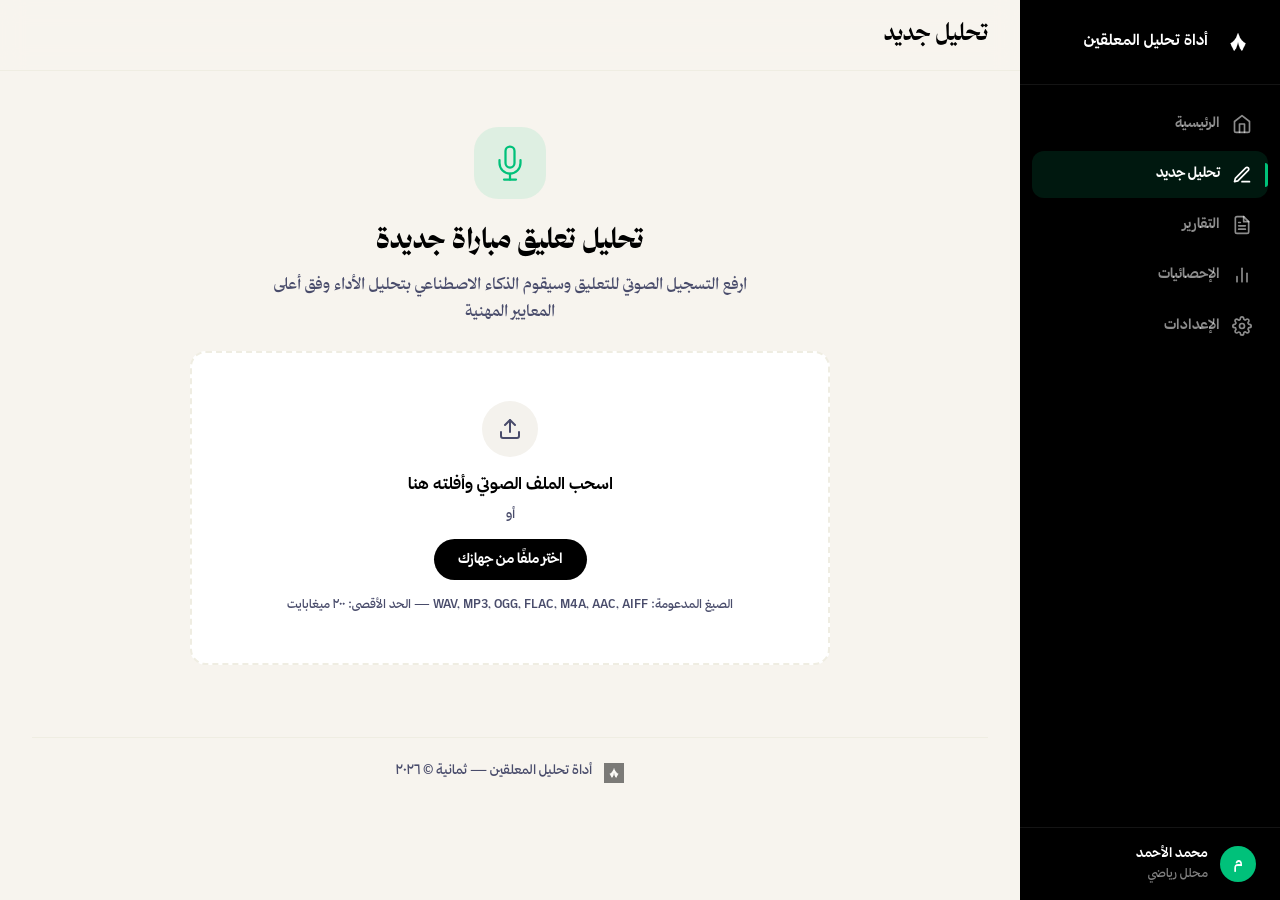
==== commit a439c80d: "Turn static interface into functional analysis application - Add audio file upload with drag-and-dro" ====
--- a/index.html
+++ b/index.html
@@ -9,13 +9,12 @@
 </head>
 <body>
 
-  <!-- SIDEBAR -->
+  <!-- ═══════════ SIDEBAR ═══════════ -->
   <aside class="sidebar" id="sidebar">
     <div class="sidebar-header">
       <img src="Usable/thamanyah.png" alt="ثمانية" class="sidebar-logo">
       <span class="sidebar-brand">أداة تحليل المعلقين</span>
     </div>
-
     <nav class="sidebar-nav">
       <a href="#" class="nav-item active">
         <svg class="nav-icon" viewBox="0 0 24 24" fill="none" stroke="currentColor" stroke-width="2" stroke-linecap="round" stroke-linejoin="round"><path d="M3 9l9-7 9 7v11a2 2 0 0 1-2 2H5a2 2 0 0 1-2-2z"/><polyline points="9 22 9 12 15 12 15 22"/></svg>
@@ -25,7 +24,7 @@
         <svg class="nav-icon" viewBox="0 0 24 24" fill="none" stroke="currentColor" stroke-width="2" stroke-linecap="round" stroke-linejoin="round"><path d="M12 20h9"/><path d="M16.5 3.5a2.121 2.121 0 0 1 3 3L7 19l-4 1 1-4L16.5 3.5z"/></svg>
         <span>تحليل جديد</span>
       </a>
-      <a href="#" class="nav-item selected">
+      <a href="#" class="nav-item">
         <svg class="nav-icon" viewBox="0 0 24 24" fill="none" stroke="currentColor" stroke-width="2" stroke-linecap="round" stroke-linejoin="round"><path d="M14 2H6a2 2 0 0 0-2 2v16a2 2 0 0 0 2 2h12a2 2 0 0 0 2-2V8z"/><polyline points="14 2 14 8 20 8"/><line x1="16" y1="13" x2="8" y2="13"/><line x1="16" y1="17" x2="8" y2="17"/><polyline points="10 9 9 9 8 9"/></svg>
         <span>التقارير</span>
       </a>
@@ -38,7 +37,6 @@
         <span>الإعدادات</span>
       </a>
     </nav>
-
     <div class="sidebar-footer">
       <div class="sidebar-user">
         <div class="user-avatar">م</div>
@@ -50,22 +48,20 @@
     </div>
   </aside>
 
-  <!-- MAIN CONTENT -->
+  <!-- ═══════════ MAIN CONTENT ═══════════ -->
   <main class="main-content">
-
-    <!-- Top Bar -->
     <header class="top-bar">
       <button class="menu-toggle" id="menuToggle" aria-label="القائمة">
         <svg viewBox="0 0 24 24" fill="none" stroke="currentColor" stroke-width="2"><line x1="3" y1="12" x2="21" y2="12"/><line x1="3" y1="6" x2="21" y2="6"/><line x1="3" y1="18" x2="21" y2="18"/></svg>
       </button>
       <div class="top-bar-content">
-        <h1 class="page-title">تقرير تحليل الأداء</h1>
-        <div class="top-bar-actions">
-          <button class="btn btn-secondary btn-sm">
+        <h1 class="page-title">تحليل جديد</h1>
+        <div class="top-bar-actions" style="display:none;">
+          <button class="btn btn-secondary btn-sm" id="exportPdfBtn" onclick="exportPDF()">
             <svg class="btn-icon" viewBox="0 0 24 24" fill="none" stroke="currentColor" stroke-width="2" stroke-linecap="round" stroke-linejoin="round"><path d="M21 15v4a2 2 0 0 1-2 2H5a2 2 0 0 1-2-2v-4"/><polyline points="7 10 12 15 17 10"/><line x1="12" y1="15" x2="12" y2="3"/></svg>
             <span>تصدير PDF</span>
           </button>
-          <button class="btn btn-primary btn-sm">
+          <button class="btn btn-primary btn-sm" onclick="startNewAnalysis()">
             <svg class="btn-icon" viewBox="0 0 24 24" fill="none" stroke="currentColor" stroke-width="2" stroke-linecap="round" stroke-linejoin="round"><line x1="12" y1="5" x2="12" y2="19"/><line x1="5" y1="12" x2="19" y2="12"/></svg>
             <span>تحليل جديد</span>
           </button>
@@ -73,625 +69,238 @@
       </div>
     </header>
 
-    <!-- Scrollable Content Area -->
-    <div class="content-scroll">
-
-      <!-- Match Info Banner -->
-      <section class="match-banner">
-        <div class="match-banner-inner">
-          <div class="match-teams">
-            <div class="team">
-              <div class="team-badge team-a">AH</div>
-              <span class="team-name">الأهلي</span>
-            </div>
-            <div class="match-score-display">
-              <span class="match-result">2 - 1</span>
-              <span class="match-label">الدوري السعودي للمحترفين — الجولة ١٨</span>
-              <span class="match-date">١٤ فبراير ٢٠٢٦</span>
-            </div>
-            <div class="team">
-              <div class="team-badge team-b">HI</div>
-              <span class="team-name">الهلال</span>
-            </div>
-          </div>
-          <div class="commentator-info">
-            <div class="commentator-avatar">ع</div>
-            <div class="commentator-details">
-              <span class="commentator-label">المعلق</span>
-              <span class="commentator-name">عيسى الحربين</span>
-              <span class="commentator-channel">قناة SSC — البث المباشر</span>
-            </div>
-          </div>
-        </div>
-      </section>
-
-      <!-- Overall Score Hero -->
-      <section class="score-hero">
-        <div class="score-hero-main">
-          <div class="score-ring-container">
-            <svg class="score-ring" viewBox="0 0 160 160">
-              <circle class="score-ring-bg" cx="80" cy="80" r="70" fill="none" stroke="#EFEDE2" stroke-width="10"/>
-              <circle class="score-ring-fill" cx="80" cy="80" r="70" fill="none" stroke="#00C17A" stroke-width="10" stroke-linecap="round"
-                stroke-dasharray="439.82" stroke-dashoffset="439.82" transform="rotate(-90 80 80)"/>
-            </svg>
-            <div class="score-ring-value">
-              <span class="score-number">٨٢</span>
-              <span class="score-max">/ ١٠٠</span>
-            </div>
-          </div>
-          <div class="score-hero-text">
-            <h2 class="score-hero-title">التقييم العام</h2>
-            <p class="score-hero-desc">أداء <span class="highlight highlight-green">جيد جدًا</span> مع تميّز واضح في الجانب اللغوي وتغطية الأحداث. يوجد مجال للتحسين في التحليل التكتيكي والتوازن العاطفي.</p>
-            <div class="score-tags">
-              <span class="tag tag-green">اللغة والأسلوب ممتاز</span>
-              <span class="tag tag-amber">التحليل التكتيكي جيد</span>
-              <span class="tag tag-blue">تغطية الأحداث متميزة</span>
-            </div>
-          </div>
-        </div>
-      </section>
-
-      <!-- Category Score Cards -->
-      <section class="category-cards">
-        <div class="card score-card">
-          <div class="score-card-header">
-            <div class="score-card-icon" style="background: rgba(0,193,122,0.08); color: #00C17A;">
-              <svg viewBox="0 0 24 24" fill="none" stroke="currentColor" stroke-width="2" stroke-linecap="round" stroke-linejoin="round"><path d="M12 1a3 3 0 0 0-3 3v8a3 3 0 0 0 6 0V4a3 3 0 0 0-3-3z"/><path d="M19 10v2a7 7 0 0 1-14 0v-2"/><line x1="12" y1="19" x2="12" y2="23"/><line x1="8" y1="23" x2="16" y2="23"/></svg>
-            </div>
-            <div class="score-card-value">
-              <span class="score-card-number">٨٨</span>
-              <span class="score-card-rating">ممتاز</span>
-            </div>
-          </div>
-          <h3 class="score-card-title">الأداء الصوتي</h3>
-          <p class="score-card-desc">جودة الصوت، التنوع في النبرة، والوضوح</p>
-          <div class="mini-bar"><div class="mini-bar-fill" style="width:88%; background:#00C17A;"></div></div>
-        </div>
-
-        <div class="card score-card">
-          <div class="score-card-header">
-            <div class="score-card-icon" style="background: rgba(0,193,122,0.08); color: #00C17A;">
-              <svg viewBox="0 0 24 24" fill="none" stroke="currentColor" stroke-width="2" stroke-linecap="round" stroke-linejoin="round"><path d="M4 19.5A2.5 2.5 0 0 1 6.5 17H20"/><path d="M6.5 2H20v20H6.5A2.5 2.5 0 0 1 4 19.5v-15A2.5 2.5 0 0 1 6.5 2z"/></svg>
-            </div>
-            <div class="score-card-value">
-              <span class="score-card-number">٩١</span>
-              <span class="score-card-rating">ممتاز</span>
-            </div>
-          </div>
-          <h3 class="score-card-title">اللغة والأسلوب</h3>
-          <p class="score-card-desc">الفصاحة، المفردات، والسلامة اللغوية</p>
-          <div class="mini-bar"><div class="mini-bar-fill" style="width:91%; background:#00C17A;"></div></div>
-        </div>
-
-        <div class="card score-card">
-          <div class="score-card-header">
-            <div class="score-card-icon" style="background: rgba(255,188,10,0.12); color: #FFBC0A;">
-              <svg viewBox="0 0 24 24" fill="none" stroke="currentColor" stroke-width="2" stroke-linecap="round" stroke-linejoin="round"><circle cx="12" cy="12" r="10"/><polyline points="12 6 12 12 16 14"/></svg>
-            </div>
-            <div class="score-card-value">
-              <span class="score-card-number">٧٨</span>
-              <span class="score-card-rating">جيد</span>
-            </div>
-          </div>
-          <h3 class="score-card-title">التحليل التكتيكي</h3>
-          <p class="score-card-desc">فهم اللعب، قراءة المباراة، والمعلومات الفنية</p>
-          <div class="mini-bar"><div class="mini-bar-fill" style="width:78%; background:#FFBC0A;"></div></div>
-        </div>
-
-        <div class="card score-card">
-          <div class="score-card-header">
-            <div class="score-card-icon" style="background: rgba(0,193,122,0.08); color: #00C17A;">
-              <svg viewBox="0 0 24 24" fill="none" stroke="currentColor" stroke-width="2" stroke-linecap="round" stroke-linejoin="round"><path d="M1 12s4-8 11-8 11 8 11 8-4 8-11 8-11-8-11-8z"/><circle cx="12" cy="12" r="3"/></svg>
-            </div>
-            <div class="score-card-value">
-              <span class="score-card-number">٨٥</span>
-              <span class="score-card-rating">جيد جدًا</span>
-            </div>
-          </div>
-          <h3 class="score-card-title">تغطية الأحداث</h3>
-          <p class="score-card-desc">المتابعة اللحظية، دقة الوصف، والتوقيت</p>
-          <div class="mini-bar"><div class="mini-bar-fill" style="width:85%; background:#00C17A;"></div></div>
-        </div>
-
-        <div class="card score-card">
-          <div class="score-card-header">
-            <div class="score-card-icon" style="background: rgba(255,188,10,0.12); color: #FFBC0A;">
-              <svg viewBox="0 0 24 24" fill="none" stroke="currentColor" stroke-width="2" stroke-linecap="round" stroke-linejoin="round"><path d="M20.84 4.61a5.5 5.5 0 0 0-7.78 0L12 5.67l-1.06-1.06a5.5 5.5 0 0 0-7.78 7.78l1.06 1.06L12 21.23l7.78-7.78 1.06-1.06a5.5 5.5 0 0 0 0-7.78z"/></svg>
-            </div>
-            <div class="score-card-value">
-              <span class="score-card-number">٧٤</span>
-              <span class="score-card-rating">جيد</span>
-            </div>
-          </div>
-          <h3 class="score-card-title">التوازن العاطفي</h3>
-          <p class="score-card-desc">الحياد، إدارة الانفعالات، والموضوعية</p>
-          <div class="mini-bar"><div class="mini-bar-fill" style="width:74%; background:#FFBC0A;"></div></div>
-        </div>
-
-        <div class="card score-card">
-          <div class="score-card-header">
-            <div class="score-card-icon" style="background: rgba(0,114,249,0.08); color: #0072F9;">
-              <svg viewBox="0 0 24 24" fill="none" stroke="currentColor" stroke-width="2" stroke-linecap="round" stroke-linejoin="round"><path d="M17 21v-2a4 4 0 0 0-4-4H5a4 4 0 0 0-4 4v2"/><circle cx="9" cy="7" r="4"/><path d="M23 21v-2a4 4 0 0 0-3-3.87"/><path d="M16 3.13a4 4 0 0 1 0 7.75"/></svg>
-            </div>
-            <div class="score-card-value">
-              <span class="score-card-number">٨٠</span>
-              <span class="score-card-rating">جيد جدًا</span>
-            </div>
-          </div>
-          <h3 class="score-card-title">التفاعل مع المشاهد</h3>
-          <p class="score-card-desc">بناء الإثارة، الترفيه، والتواصل الفعّال</p>
-          <div class="mini-bar"><div class="mini-bar-fill" style="width:80%; background:#0072F9;"></div></div>
-        </div>
-      </section>
-
-      <!-- Detailed Breakdown -->
-      <section class="detail-section">
-        <div class="card detail-card">
-          <div class="card-header">
-            <h2 class="card-title">التحليل التفصيلي</h2>
-            <div class="card-tabs">
-              <button class="tab active">جميع المعايير</button>
-              <button class="tab">نقاط القوة</button>
-              <button class="tab">يحتاج تحسين</button>
-            </div>
-          </div>
-
-          <div class="criteria-list">
-            <!-- Group 1: الأداء الصوتي -->
-            <div class="criteria-group">
-              <h3 class="criteria-group-title">
-                <span class="criteria-dot" style="background:#00C17A"></span>
-                الأداء الصوتي
-              </h3>
-              <div class="criteria-item">
-                <div class="criteria-info">
-                  <span class="criteria-name">وضوح النطق والإلقاء</span>
-                  <span class="criteria-score score-excellent">٩٢</span>
-                </div>
-                <div class="progress-bar"><div class="progress-fill" style="width:92%; background:#00C17A;"></div></div>
-                <p class="criteria-note">نطق واضح وسليم طوال المباراة مع تمييز ممتاز لأسماء اللاعبين</p>
-              </div>
-              <div class="criteria-item">
-                <div class="criteria-info">
-                  <span class="criteria-name">التنوع في طبقات الصوت</span>
-                  <span class="criteria-score score-excellent">٨٧</span>
-                </div>
-                <div class="progress-bar"><div class="progress-fill" style="width:87%; background:#00C17A;"></div></div>
-                <p class="criteria-note">تنويع جيد بين الهدوء والحماس بحسب سياق اللعب</p>
-              </div>
-              <div class="criteria-item">
-                <div class="criteria-info">
-                  <span class="criteria-name">إيقاع وسرعة الكلام</span>
-                  <span class="criteria-score score-good">٨٤</span>
-                </div>
-                <div class="progress-bar"><div class="progress-fill" style="width:84%; background:#00C17A;"></div></div>
-                <p class="criteria-note">إيقاع مناسب بشكل عام مع بعض التسارع في لحظات الضغط</p>
-              </div>
-              <div class="criteria-item">
-                <div class="criteria-info">
-                  <span class="criteria-name">إدارة فترات الصمت</span>
-                  <span class="criteria-score score-good">٨٦</span>
-                </div>
-                <div class="progress-bar"><div class="progress-fill" style="width:86%; background:#00C17A;"></div></div>
-                <p class="criteria-note">استخدام جيد للصمت لإتاحة المجال لصوت الملعب</p>
-              </div>
-            </div>
-
-            <!-- Group 2: اللغة والأسلوب -->
-            <div class="criteria-group">
-              <h3 class="criteria-group-title">
-                <span class="criteria-dot" style="background:#00C17A"></span>
-                اللغة والأسلوب
-              </h3>
-              <div class="criteria-item">
-                <div class="criteria-info">
-                  <span class="criteria-name">سلامة اللغة العربية</span>
-                  <span class="criteria-score score-excellent">٩٤</span>
-                </div>
-                <div class="progress-bar"><div class="progress-fill" style="width:94%; background:#00C17A;"></div></div>
-                <p class="criteria-note">التزام عالٍ بالفصحى مع أخطاء نحوية نادرة جدًا</p>
-              </div>
-              <div class="criteria-item">
-                <div class="criteria-info">
-                  <span class="criteria-name">ثراء المفردات</span>
-                  <span class="criteria-score score-excellent">٩٣</span>
-                </div>
-                <div class="progress-bar"><div class="progress-fill" style="width:93%; background:#00C17A;"></div></div>
-                <p class="criteria-note">تنوع ملحوظ في الألفاظ والتعبيرات مع تجنب التكرار</p>
-              </div>
-              <div class="criteria-item">
-                <div class="criteria-info">
-                  <span class="criteria-name">البلاغة والتعبيرات</span>
-                  <span class="criteria-score score-excellent">٩٠</span>
-                </div>
-                <div class="progress-bar"><div class="progress-fill" style="width:90%; background:#00C17A;"></div></div>
-                <p class="criteria-note">استعارات وتشبيهات موفقة تُثري التعليق</p>
-              </div>
-              <div class="criteria-item">
-                <div class="criteria-info">
-                  <span class="criteria-name">الأسلوب السردي</span>
-                  <span class="criteria-score score-excellent">٨٨</span>
-                </div>
-                <div class="progress-bar"><div class="progress-fill" style="width:88%; background:#00C17A;"></div></div>
-                <p class="criteria-note">قدرة جيدة على بناء السرد وربط الأحداث بسياق أوسع</p>
-              </div>
-            </div>
-
-            <!-- Group 3: التحليل التكتيكي -->
-            <div class="criteria-group">
-              <h3 class="criteria-group-title">
-                <span class="criteria-dot" style="background:#FFBC0A"></span>
-                التحليل التكتيكي
-              </h3>
-              <div class="criteria-item">
-                <div class="criteria-info">
-                  <span class="criteria-name">قراءة التشكيلات والخطط</span>
-                  <span class="criteria-score score-good">٨٠</span>
-                </div>
-                <div class="progress-bar"><div class="progress-fill" style="width:80%; background:#FFBC0A;"></div></div>
-                <p class="criteria-note">فهم جيد للتشكيلات لكن مع إغفال بعض التبديلات التكتيكية</p>
-              </div>
-              <div class="criteria-item">
-                <div class="criteria-info">
-                  <span class="criteria-name">تفسير القرارات التكتيكية</span>
-                  <span class="criteria-score score-average">٧٥</span>
-                </div>
-                <div class="progress-bar"><div class="progress-fill" style="width:75%; background:#FFBC0A;"></div></div>
-                <p class="criteria-note">تحليل مقبول لقرارات المدربين مع حاجة لمزيد من العمق</p>
-              </div>
-              <div class="criteria-item">
-                <div class="criteria-info">
-                  <span class="criteria-name">دقة المعلومات والإحصائيات</span>
-                  <span class="criteria-score score-good">٨١</span>
-                </div>
-                <div class="progress-bar"><div class="progress-fill" style="width:81%; background:#FFBC0A;"></div></div>
-                <p class="criteria-note">معلومات دقيقة في الغالب مع خطأ إحصائي واحد تم تصحيحه</p>
-              </div>
-              <div class="criteria-item">
-                <div class="criteria-info">
-                  <span class="criteria-name">الإعداد والتحضير المسبق</span>
-                  <span class="criteria-score score-average">٧٦</span>
-                </div>
-                <div class="progress-bar"><div class="progress-fill" style="width:76%; background:#FFBC0A;"></div></div>
-                <p class="criteria-note">تحضير جيد للمعلومات الأساسية مع نقص في تفاصيل الخلفيات</p>
-              </div>
-            </div>
-
-            <!-- Group 4: تغطية الأحداث -->
-            <div class="criteria-group">
-              <h3 class="criteria-group-title">
-                <span class="criteria-dot" style="background:#00C17A"></span>
-                تغطية الأحداث
-              </h3>
-              <div class="criteria-item">
-                <div class="criteria-info">
-                  <span class="criteria-name">وصف اللعب لحظة بلحظة</span>
-                  <span class="criteria-score score-excellent">٩٠</span>
-                </div>
-                <div class="progress-bar"><div class="progress-fill" style="width:90%; background:#00C17A;"></div></div>
-                <p class="criteria-note">متابعة دقيقة للكرة وتوصيف واضح لتحركات اللاعبين</p>
-              </div>
-              <div class="criteria-item">
-                <div class="criteria-info">
-                  <span class="criteria-name">تعليق الأهداف واللحظات الحاسمة</span>
-                  <span class="criteria-score score-excellent">٨٩</span>
-                </div>
-                <div class="progress-bar"><div class="progress-fill" style="width:89%; background:#00C17A;"></div></div>
-                <p class="criteria-note">ردود فعل حماسية ومناسبة على الأهداف مع وصف تفصيلي</p>
-              </div>
-              <div class="criteria-item">
-                <div class="criteria-info">
-                  <span class="criteria-name">التزامن مع الصورة</span>
-                  <span class="criteria-score score-good">٨٢</span>
-                </div>
-                <div class="progress-bar"><div class="progress-fill" style="width:82%; background:#00C17A;"></div></div>
-                <p class="criteria-note">تناغم جيد بين التعليق والصورة المعروضة</p>
-              </div>
-              <div class="criteria-item">
-                <div class="criteria-info">
-                  <span class="criteria-name">تغطية الإعادات</span>
-                  <span class="criteria-score score-good">٨٠</span>
-                </div>
-                <div class="progress-bar"><div class="progress-fill" style="width:80%; background:#00C17A;"></div></div>
-                <p class="criteria-note">استغلال جيد للإعادات لتقديم تحليل إضافي</p>
-              </div>
-            </div>
-
-            <!-- Group 5: التوازن العاطفي -->
-            <div class="criteria-group">
-              <h3 class="criteria-group-title">
-                <span class="criteria-dot" style="background:#FFBC0A"></span>
-                التوازن العاطفي
-              </h3>
-              <div class="criteria-item">
-                <div class="criteria-info">
-                  <span class="criteria-name">الحياد وعدم الانحياز</span>
-                  <span class="criteria-score score-average">٧٠</span>
-                </div>
-                <div class="progress-bar"><div class="progress-fill" style="width:70%; background:#FF9172;"></div></div>
-                <p class="criteria-note">ميل طفيف نحو الفريق المضيف في بعض المواقف</p>
-              </div>
-              <div class="criteria-item">
-                <div class="criteria-info">
-                  <span class="criteria-name">التعامل مع قرارات الحكم</span>
-                  <span class="criteria-score score-average">٧٢</span>
-                </div>
-                <div class="progress-bar"><div class="progress-fill" style="width:72%; background:#FF9172;"></div></div>
-                <p class="criteria-note">بعض التعليقات الاعتراضية على قرارات الحكم تحتاج ضبطًا</p>
-              </div>
-              <div class="criteria-item">
-                <div class="criteria-info">
-                  <span class="criteria-name">إدارة الانفعالات</span>
-                  <span class="criteria-score score-average">٧٦</span>
-                </div>
-                <div class="progress-bar"><div class="progress-fill" style="width:76%; background:#FFBC0A;"></div></div>
-                <p class="criteria-note">حماس مناسب للأهداف لكن مع مبالغة أحيانًا في لحظات عادية</p>
-              </div>
-              <div class="criteria-item">
-                <div class="criteria-info">
-                  <span class="criteria-name">الاحترافية في المواقف الصعبة</span>
-                  <span class="criteria-score score-good">٨٠</span>
-                </div>
-                <div class="progress-bar"><div class="progress-fill" style="width:80%; background:#00C17A;"></div></div>
-                <p class="criteria-note">تعامل ناضج مع حالة الإصابة ولحظات التوتر بين اللاعبين</p>
-              </div>
-            </div>
-
-            <!-- Group 6: التفاعل مع المشاهد -->
-            <div class="criteria-group">
-              <h3 class="criteria-group-title">
-                <span class="criteria-dot" style="background:#0072F9"></span>
-                التفاعل مع المشاهد
-              </h3>
-              <div class="criteria-item">
-                <div class="criteria-info">
-                  <span class="criteria-name">بناء الإثارة والتشويق</span>
-                  <span class="criteria-score score-good">٨٣</span>
-                </div>
-                <div class="progress-bar"><div class="progress-fill" style="width:83%; background:#0072F9;"></div></div>
-                <p class="criteria-note">قدرة جيدة على رفع حماس المشاهد في اللحظات المناسبة</p>
-              </div>
-              <div class="criteria-item">
-                <div class="criteria-info">
-                  <span class="criteria-name">إضافة قيمة معرفية</span>
-                  <span class="criteria-score score-good">٨١</span>
-                </div>
-                <div class="progress-bar"><div class="progress-fill" style="width:81%; background:#0072F9;"></div></div>
-                <p class="criteria-note">معلومات مفيدة عن اللاعبين وتاريخ المواجهات</p>
-              </div>
-              <div class="criteria-item">
-                <div class="criteria-info">
-                  <span class="criteria-name">التواصل مع المحلل</span>
-                  <span class="criteria-score score-average">٧٥</span>
-                </div>
-                <div class="progress-bar"><div class="progress-fill" style="width:75%; background:#FFBC0A;"></div></div>
-                <p class="criteria-note">حوار مقبول مع المحلل المرافق لكن مع مقاطعات أحيانًا</p>
-              </div>
-              <div class="criteria-item">
-                <div class="criteria-info">
-                  <span class="criteria-name">الخاتمة والتلخيص</span>
-                  <span class="criteria-score score-good">٨٢</span>
-                </div>
-                <div class="progress-bar"><div class="progress-fill" style="width:82%; background:#0072F9;"></div></div>
-                <p class="criteria-note">تلخيص جيد لأحداث المباراة مع إبراز اللحظات المحورية</p>
-              </div>
-            </div>
-          </div>
-        </div>
-      </section>
-
-      <!-- Timeline + Key Moments -->
-      <section class="two-col-section">
-        <div class="card moments-card">
-          <h2 class="card-title">اللحظات المحورية</h2>
-          <div class="moments-list">
-            <div class="moment">
-              <div class="moment-time">١٢'</div>
-              <div class="moment-content">
-                <div class="moment-badge badge-green">تعليق مميز</div>
-                <p class="moment-text">وصف رائع لهجمة مرتدة سريعة مع بناء تصاعدي للإثارة</p>
-              </div>
-            </div>
-            <div class="moment">
-              <div class="moment-time">٢٣'</div>
-              <div class="moment-content">
-                <div class="moment-badge badge-green">تعليق مميز</div>
-                <p class="moment-text">تعليق بليغ على الهدف الأول: «من رحم المعاناة يولد الإبداع»</p>
-              </div>
-            </div>
-            <div class="moment">
-              <div class="moment-time">٣٧'</div>
-              <div class="moment-content">
-                <div class="moment-badge badge-amber">ملاحظة</div>
-                <p class="moment-text">تأخر في ذكر اسم اللاعب المنفّذ للركنية</p>
-              </div>
-            </div>
-            <div class="moment">
-              <div class="moment-time">٥٥'</div>
-              <div class="moment-content">
-                <div class="moment-badge badge-red">يحتاج تحسين</div>
-                <p class="moment-text">انحياز ملحوظ بعد قرار حكم الفيديو ضد الفريق المضيف</p>
-              </div>
-            </div>
-            <div class="moment">
-              <div class="moment-time">٦٧'</div>
-              <div class="moment-content">
-                <div class="moment-badge badge-green">تعليق مميز</div>
-                <p class="moment-text">تحليل ممتاز لتأثير التبديلات على مجريات الشوط الثاني</p>
-              </div>
-            </div>
-            <div class="moment">
-              <div class="moment-time">٧٨'</div>
-              <div class="moment-content">
-                <div class="moment-badge badge-green">تعليق مميز</div>
-                <p class="moment-text">تعليق مؤثر على هدف الفوز: «هذا هو سحر كرة القدم»</p>
-              </div>
-            </div>
-            <div class="moment">
-              <div class="moment-time">٨٩'</div>
-              <div class="moment-content">
-                <div class="moment-badge badge-amber">ملاحظة</div>
-                <p class="moment-text">إفراط في التكرار خلال الدقائق الأخيرة من المباراة</p>
-              </div>
-            </div>
-          </div>
-        </div>
-
-        <div class="side-col">
-          <!-- Strengths -->
-          <div class="card strengths-card">
-            <h2 class="card-title">نقاط القوة</h2>
-            <ul class="strengths-list">
-              <li>
-                <span class="strength-icon">&#10003;</span>
-                <span>ثراء لغوي واضح وتعبيرات بلاغية مميزة</span>
-              </li>
-              <li>
-                <span class="strength-icon">&#10003;</span>
-                <span>وضوح صوتي عالٍ مع تنوع جيد في النبرات</span>
-              </li>
-              <li>
-                <span class="strength-icon">&#10003;</span>
-                <span>متابعة دقيقة للكرة ووصف تفصيلي للأحداث</span>
-              </li>
-              <li>
-                <span class="strength-icon">&#10003;</span>
-                <span>تعليقات مؤثرة على الأهداف تبقى في الذاكرة</span>
-              </li>
-            </ul>
-          </div>
-
-          <!-- Improvements -->
-          <div class="card improvements-card">
-            <h2 class="card-title">مجالات التحسين</h2>
-            <ul class="improvements-list">
-              <li>
-                <span class="improvement-icon">!</span>
-                <span>تعزيز الحياد خصوصًا في القرارات التحكيمية</span>
-              </li>
-              <li>
-                <span class="improvement-icon">!</span>
-                <span>تعميق التحليل التكتيكي وقراءة تغييرات المدربين</span>
-              </li>
-              <li>
-                <span class="improvement-icon">!</span>
-                <span>تجنب التكرار في الدقائق الأخيرة من المباريات</span>
-              </li>
-            </ul>
-          </div>
-
-          <!-- Audio Player -->
-          <div class="card audio-card">
-            <h2 class="card-title">التسجيل الصوتي</h2>
-            <div class="audio-player">
-              <div class="audio-wave">
-                <div class="wave-bar" style="height:30%"></div>
-                <div class="wave-bar" style="height:50%"></div>
-                <div class="wave-bar" style="height:70%"></div>
-                <div class="wave-bar" style="height:40%"></div>
-                <div class="wave-bar" style="height:90%"></div>
-                <div class="wave-bar" style="height:60%"></div>
-                <div class="wave-bar" style="height:80%"></div>
-                <div class="wave-bar" style="height:45%"></div>
-                <div class="wave-bar" style="height:65%"></div>
-                <div class="wave-bar" style="height:35%"></div>
-                <div class="wave-bar" style="height:55%"></div>
-                <div class="wave-bar active" style="height:75%"></div>
-                <div class="wave-bar inactive" style="height:50%"></div>
-                <div class="wave-bar inactive" style="height:85%"></div>
-                <div class="wave-bar inactive" style="height:40%"></div>
-                <div class="wave-bar inactive" style="height:60%"></div>
-                <div class="wave-bar inactive" style="height:70%"></div>
-                <div class="wave-bar inactive" style="height:30%"></div>
-                <div class="wave-bar inactive" style="height:50%"></div>
-                <div class="wave-bar inactive" style="height:45%"></div>
-                <div class="wave-bar inactive" style="height:65%"></div>
-                <div class="wave-bar inactive" style="height:80%"></div>
-                <div class="wave-bar inactive" style="height:55%"></div>
-                <div class="wave-bar inactive" style="height:40%"></div>
-              </div>
-              <div class="audio-controls">
-                <button class="play-btn" id="playBtn">
-                  <svg viewBox="0 0 24 24" fill="currentColor"><polygon points="5 3 19 12 5 21 5 3"/></svg>
-                </button>
-                <div class="audio-time">
-                  <span class="time-current">٤٥:١٢</span>
-                  <div class="audio-progress">
-                    <div class="audio-progress-fill" style="width:48%;"></div>
-                  </div>
-                  <span class="time-total">١:٣٤:٢٠</span>
-                </div>
-              </div>
-            </div>
-          </div>
-        </div>
-      </section>
-
-      <!-- Footer -->
-      <footer class="page-footer">
-        <div class="footer-content">
-          <img src="Usable/thamanyah.png" alt="ثمانية" class="footer-logo">
-          <span class="footer-text">أداة تحليل المعلقين — ثمانية &copy; ٢٠٢٦</span>
-        </div>
-      </footer>
-
-    </div>
+    <!-- ═══════════ VIEW: UPLOAD ═══════════ -->
+    <div class="view view-upload view-active">
+      <div class="content-scroll">
+        <div class="upload-container">
+          <div class="upload-hero">
+            <div class="upload-hero-icon">
+              <svg viewBox="0 0 24 24" fill="none" stroke="currentColor" stroke-width="1.5" stroke-linecap="round" stroke-linejoin="round">
+                <path d="M12 1a3 3 0 0 0-3 3v8a3 3 0 0 0 6 0V4a3 3 0 0 0-3-3z"/>
+                <path d="M19 10v2a7 7 0 0 1-14 0v-2"/>
+                <line x1="12" y1="19" x2="12" y2="23"/>
+                <line x1="8" y1="23" x2="16" y2="23"/>
+              </svg>
+            </div>
+            <h2 class="upload-hero-title">تحليل تعليق مباراة جديدة</h2>
+            <p class="upload-hero-desc">ارفع التسجيل الصوتي للتعليق وسيقوم الذكاء الاصطناعي بتحليل الأداء وفق أعلى المعايير المهنية</p>
+          </div>
+
+          <div class="upload-drop-zone" id="dropZone">
+            <div class="drop-zone-content">
+              <div class="drop-zone-icon">
+                <svg viewBox="0 0 24 24" fill="none" stroke="currentColor" stroke-width="2" stroke-linecap="round" stroke-linejoin="round">
+                  <path d="M21 15v4a2 2 0 0 1-2 2H5a2 2 0 0 1-2-2v-4"/>
+                  <polyline points="17 8 12 3 7 8"/>
+                  <line x1="12" y1="3" x2="12" y2="15"/>
+                </svg>
+              </div>
+              <p class="drop-zone-text">اسحب الملف الصوتي وأفلته هنا</p>
+              <p class="drop-zone-or">أو</p>
+              <button class="btn btn-primary" id="browseBtn">اختر ملفًا من جهازك</button>
+              <input type="file" id="fileInput" accept="audio/*,.wav,.mp3,.ogg,.flac,.m4a,.aac,.aiff" hidden>
+              <p class="drop-zone-formats">الصيغ المدعومة: WAV, MP3, OGG, FLAC, M4A, AAC, AIFF — الحد الأقصى: ٢٠٠ ميغابايت</p>
+            </div>
+          </div>
+
+          <div id="fileInfo" style="display:none;"></div>
+
+          <button class="btn btn-accent btn-lg" id="analyzeBtn" style="display:none;">
+            <svg class="btn-icon" viewBox="0 0 24 24" fill="none" stroke="currentColor" stroke-width="2" stroke-linecap="round" stroke-linejoin="round"><polygon points="5 3 19 12 5 21 5 3"/></svg>
+            بدء التحليل
+          </button>
+        </div>
+
+        <footer class="page-footer">
+          <div class="footer-content">
+            <img src="Usable/thamanyah.png" alt="ثمانية" class="footer-logo">
+            <span class="footer-text">أداة تحليل المعلقين — ثمانية &copy; ٢٠٢٦</span>
+          </div>
+        </footer>
+      </div>
+    </div>
+
+    <!-- ═══════════ VIEW: LOADING ═══════════ -->
+    <div class="view view-loading">
+      <div class="content-scroll">
+        <div class="loading-container">
+          <div class="loading-visual">
+            <div class="loading-pulse-ring"></div>
+            <div class="loading-icon">
+              <svg viewBox="0 0 24 24" fill="none" stroke="currentColor" stroke-width="2" stroke-linecap="round" stroke-linejoin="round">
+                <path d="M12 1a3 3 0 0 0-3 3v8a3 3 0 0 0 6 0V4a3 3 0 0 0-3-3z"/>
+                <path d="M19 10v2a7 7 0 0 1-14 0v-2"/>
+                <line x1="12" y1="19" x2="12" y2="23"/>
+                <line x1="8" y1="23" x2="16" y2="23"/>
+              </svg>
+            </div>
+          </div>
+
+          <div class="loading-timer-display">
+            <span id="loadingTimer">٠:٠٠</span>
+          </div>
+
+          <p class="loading-message" id="loadingMessage">جارٍ تجهيز الملف الصوتي...</p>
+
+          <div class="loading-progress-bar">
+            <div class="loading-progress-fill" id="loadingProgressFill"></div>
+          </div>
+
+          <div class="loading-steps" id="loadingSteps">
+            <div class="loading-step active">
+              <div class="step-dot"></div>
+              <span class="step-label">تجهيز الملف</span>
+            </div>
+            <div class="loading-step">
+              <div class="step-dot"></div>
+              <span class="step-label">الإرسال</span>
+            </div>
+            <div class="loading-step">
+              <div class="step-dot"></div>
+              <span class="step-label">التحليل</span>
+            </div>
+            <div class="loading-step">
+              <div class="step-dot"></div>
+              <span class="step-label">إنشاء التقرير</span>
+            </div>
+          </div>
+
+          <button class="btn btn-secondary" onclick="cancelAnalysis()">إلغاء</button>
+        </div>
+      </div>
+    </div>
+
+    <!-- ═══════════ VIEW: REPORT ═══════════ -->
+    <div class="view view-report">
+      <div class="content-scroll">
+        <div class="report-content">
+
+          <!-- Match Banner -->
+          <section class="match-banner">
+            <div class="match-banner-inner">
+              <div class="match-teams">
+                <div class="team">
+                  <div class="team-badge team-a" id="rTeamABadge"></div>
+                  <span class="team-name" id="rTeamAName"></span>
+                </div>
+                <div class="match-score-display">
+                  <span class="match-result" id="rMatchScore"></span>
+                  <span class="match-label" id="rMatchLabel"></span>
+                  <span class="match-date" id="rMatchDate"></span>
+                </div>
+                <div class="team">
+                  <div class="team-badge team-b" id="rTeamBBadge"></div>
+                  <span class="team-name" id="rTeamBName"></span>
+                </div>
+              </div>
+              <div class="commentator-info">
+                <div class="commentator-avatar" id="rCommentatorAvatar"></div>
+                <div class="commentator-details">
+                  <span class="commentator-label">المعلق</span>
+                  <span class="commentator-name" id="rCommentatorName"></span>
+                  <span class="commentator-channel" id="rCommentatorChannel"></span>
+                </div>
+              </div>
+            </div>
+          </section>
+
+          <!-- Overall Score -->
+          <section class="score-hero">
+            <div class="score-hero-main">
+              <div class="score-ring-container">
+                <svg class="score-ring" viewBox="0 0 160 160">
+                  <circle class="score-ring-bg" cx="80" cy="80" r="70" fill="none" stroke="#EFEDE2" stroke-width="10"/>
+                  <circle class="score-ring-fill" cx="80" cy="80" r="70" fill="none" stroke="#00C17A" stroke-width="10" stroke-linecap="round"
+                    stroke-dasharray="439.82" stroke-dashoffset="439.82" transform="rotate(-90 80 80)"/>
+                </svg>
+                <div class="score-ring-value">
+                  <span class="score-number" id="rOverallScore">٠</span>
+                  <span class="score-max">/ ١٠٠</span>
+                </div>
+              </div>
+              <div class="score-hero-text">
+                <h2 class="score-hero-title">التقييم العام</h2>
+                <p class="score-hero-desc" id="rOverallSummary"></p>
+                <div class="score-tags" id="rOverallTags"></div>
+              </div>
+            </div>
+          </section>
+
+          <!-- Category Cards (dynamically populated) -->
+          <section class="category-cards" id="rCategoryCards"></section>
+
+          <!-- Detailed Breakdown -->
+          <section class="detail-section">
+            <div class="card detail-card">
+              <div class="card-header">
+                <h2 class="card-title">التحليل التفصيلي</h2>
+                <div class="card-tabs">
+                  <button class="tab active">جميع المعايير</button>
+                  <button class="tab">نقاط القوة</button>
+                  <button class="tab">يحتاج تحسين</button>
+                </div>
+              </div>
+              <div class="criteria-list" id="rCriteriaList"></div>
+            </div>
+          </section>
+
+          <!-- Transcription -->
+          <section class="transcription-section" id="rTranscriptionSection" style="display:none;">
+            <div class="card transcription-card">
+              <div class="card-header">
+                <h2 class="card-title">التفريغ النصي الكامل</h2>
+                <button class="btn btn-secondary btn-sm" id="transcriptionToggle" onclick="toggleTranscription()">عرض الكل</button>
+              </div>
+              <div class="transcription-content" id="rTranscriptionContent">
+                <div class="transcription-list" id="rTranscriptionList"></div>
+              </div>
+            </div>
+          </section>
+
+          <!-- Key Moments + Side Column -->
+          <section class="two-col-section">
+            <div class="card moments-card">
+              <h2 class="card-title">اللحظات المحورية</h2>
+              <div class="moments-list" id="rMomentsList"></div>
+            </div>
+            <div class="side-col">
+              <div class="card strengths-card">
+                <h2 class="card-title">نقاط القوة</h2>
+                <ul class="strengths-list" id="rStrengthsList"></ul>
+              </div>
+              <div class="card improvements-card">
+                <h2 class="card-title">مجالات التحسين</h2>
+                <ul class="improvements-list" id="rImprovementsList"></ul>
+              </div>
+            </div>
+          </section>
+
+          <!-- Footer -->
+          <footer class="page-footer">
+            <div class="footer-content">
+              <img src="Usable/thamanyah.png" alt="ثمانية" class="footer-logo">
+              <span class="footer-text">أداة تحليل المعلقين — ثمانية &copy; ٢٠٢٦</span>
+            </div>
+          </footer>
+
+        </div>
+      </div>
+    </div>
+
   </main>
 
-  <script>
-    // Sidebar toggle for mobile
-    const sidebar = document.getElementById('sidebar');
-    const menuToggle = document.getElementById('menuToggle');
-    menuToggle.addEventListener('click', () => sidebar.classList.toggle('open'));
-    document.querySelector('.main-content').addEventListener('click', () => {
-      if (sidebar.classList.contains('open')) sidebar.classList.remove('open');
-    });
-
-    document.addEventListener('DOMContentLoaded', () => {
-      // Animate score ring
-      const ring = document.querySelector('.score-ring-fill');
-      if (ring) {
-        const total = 2 * Math.PI * 70;
-        const score = 82;
-        const target = total - (total * score / 100);
-        requestAnimationFrame(() => {
-          requestAnimationFrame(() => {
-            ring.style.transition = 'stroke-dashoffset 1.5s ease-out';
-            ring.style.strokeDashoffset = target;
-          });
-        });
-      }
-
-      // Animate progress bars
-      document.querySelectorAll('.progress-fill, .mini-bar-fill').forEach(bar => {
-        const w = bar.style.width;
-        bar.style.width = '0%';
-        bar.style.transition = 'width 1s ease-out';
-        requestAnimationFrame(() => {
-          requestAnimationFrame(() => { bar.style.width = w; });
-        });
-      });
-
-      // Tab switching
-      document.querySelectorAll('.tab').forEach(tab => {
-        tab.addEventListener('click', () => {
-          document.querySelectorAll('.tab').forEach(t => t.classList.remove('active'));
-          tab.classList.add('active');
-        });
-      });
-
-      // Nav item switching
-      document.querySelectorAll('.nav-item').forEach(item => {
-        item.addEventListener('click', (e) => {
-          e.preventDefault();
-          document.querySelectorAll('.nav-item').forEach(i => {
-            i.classList.remove('active');
-            i.classList.remove('selected');
-          });
-          item.classList.add('active');
-        });
-      });
-    });
-  </script>
+  <!-- ═══════════ ERROR MODAL ═══════════ -->
+  <div class="error-modal" id="errorModal">
+    <div class="error-modal-content">
+      <div class="error-modal-icon">
+        <svg viewBox="0 0 24 24" fill="none" stroke="currentColor" stroke-width="2" stroke-linecap="round" stroke-linejoin="round"><circle cx="12" cy="12" r="10"/><line x1="15" y1="9" x2="9" y2="15"/><line x1="9" y1="9" x2="15" y2="15"/></svg>
+      </div>
+      <h3 class="error-modal-title" id="errorTitle">خطأ</h3>
+      <p class="error-modal-message" id="errorMessage"></p>
+      <button class="btn btn-primary" id="errorClose">حسنًا</button>
+    </div>
+  </div>
+
+  <script src="app.js"></script>
 </body>
 </html>
--- a/styles.css
+++ b/styles.css
@@ -1,201 +1,61 @@
 /* ═══════════════════════════════════════════════════════════════════
    Thmanyah Commentator Analysis Tool — Stylesheet
-   Following Thmanyah Brand Identity v2.0
+   Brand Identity v2.0 — Full Application
    ═══════════════════════════════════════════════════════════════════ */
 
 /* ── Font Faces ── */
-
-/* Headlines — Thmanyah Serif Display */
-@font-face {
-  font-family: 'Thmanyah Serif Display';
-  src: url('./Usable/Thmanyahserifdisplay12-Light.otf') format('opentype');
-  font-weight: 300;
-  font-style: normal;
-}
-@font-face {
-  font-family: 'Thmanyah Serif Display';
-  src: url('./Usable/Thmanyahserifdisplay12-Reg.otf') format('opentype');
-  font-weight: 400;
-  font-style: normal;
-}
-@font-face {
-  font-family: 'Thmanyah Serif Display';
-  src: url('./Usable/Thmanyahserifdisplay12-Medium.otf') format('opentype');
-  font-weight: 500;
-  font-style: normal;
-}
-@font-face {
-  font-family: 'Thmanyah Serif Display';
-  src: url('./Usable/Thmanyahserifdisplay12-Bold.otf') format('opentype');
-  font-weight: 700;
-  font-style: normal;
-}
-@font-face {
-  font-family: 'Thmanyah Serif Display';
-  src: url('./Usable/Thmanyahserifdisplay12-Black.otf') format('opentype');
-  font-weight: 900;
-  font-style: normal;
-}
-
-/* Body Text — Thmanyah Serif Text */
-@font-face {
-  font-family: 'Thmanyah Serif Text';
-  src: url('./Usable/Thmanyahseriftext12-Light.otf') format('opentype');
-  font-weight: 300;
-  font-style: normal;
-}
-@font-face {
-  font-family: 'Thmanyah Serif Text';
-  src: url('./Usable/Thmanyahseriftext12-Regular.otf') format('opentype');
-  font-weight: 400;
-  font-style: normal;
-}
-@font-face {
-  font-family: 'Thmanyah Serif Text';
-  src: url('./Usable/Thmanyahseriftext12-Medium.otf') format('opentype');
-  font-weight: 500;
-  font-style: normal;
-}
-@font-face {
-  font-family: 'Thmanyah Serif Text';
-  src: url('./Usable/Thmanyahseriftext12-Bold.otf') format('opentype');
-  font-weight: 700;
-  font-style: normal;
-}
-@font-face {
-  font-family: 'Thmanyah Serif Text';
-  src: url('./Usable/Thmanyahseriftext12-Black.otf') format('opentype');
-  font-weight: 900;
-  font-style: normal;
-}
-
-/* Digital / UI — Thmanyah Sans */
-@font-face {
-  font-family: 'Thmanyah Sans';
-  src: url('./Usable/Thmanyahsans12-Light.otf') format('opentype');
-  font-weight: 300;
-  font-style: normal;
-}
-@font-face {
-  font-family: 'Thmanyah Sans';
-  src: url('./Usable/Thmanyahsans12-Regular.otf') format('opentype');
-  font-weight: 400;
-  font-style: normal;
-}
-@font-face {
-  font-family: 'Thmanyah Sans';
-  src: url('./Usable/Thmanyahsans12-Medium.otf') format('opentype');
-  font-weight: 500;
-  font-style: normal;
-}
-@font-face {
-  font-family: 'Thmanyah Sans';
-  src: url('./Usable/Thmanyahsans12-Bold.otf') format('opentype');
-  font-weight: 700;
-  font-style: normal;
-}
-@font-face {
-  font-family: 'Thmanyah Sans';
-  src: url('./Usable/Thmanyahsans12-Black.otf') format('opentype');
-  font-weight: 900;
-  font-style: normal;
-}
+@font-face { font-family: 'Thmanyah Serif Display'; src: url('./Usable/Thmanyahserifdisplay12-Light.otf') format('opentype'); font-weight: 300; font-style: normal; }
+@font-face { font-family: 'Thmanyah Serif Display'; src: url('./Usable/Thmanyahserifdisplay12-Reg.otf') format('opentype'); font-weight: 400; font-style: normal; }
+@font-face { font-family: 'Thmanyah Serif Display'; src: url('./Usable/Thmanyahserifdisplay12-Medium.otf') format('opentype'); font-weight: 500; font-style: normal; }
+@font-face { font-family: 'Thmanyah Serif Display'; src: url('./Usable/Thmanyahserifdisplay12-Bold.otf') format('opentype'); font-weight: 700; font-style: normal; }
+@font-face { font-family: 'Thmanyah Serif Display'; src: url('./Usable/Thmanyahserifdisplay12-Black.otf') format('opentype'); font-weight: 900; font-style: normal; }
+@font-face { font-family: 'Thmanyah Serif Text'; src: url('./Usable/Thmanyahseriftext12-Light.otf') format('opentype'); font-weight: 300; font-style: normal; }
+@font-face { font-family: 'Thmanyah Serif Text'; src: url('./Usable/Thmanyahseriftext12-Regular.otf') format('opentype'); font-weight: 400; font-style: normal; }
+@font-face { font-family: 'Thmanyah Serif Text'; src: url('./Usable/Thmanyahseriftext12-Medium.otf') format('opentype'); font-weight: 500; font-style: normal; }
+@font-face { font-family: 'Thmanyah Serif Text'; src: url('./Usable/Thmanyahseriftext12-Bold.otf') format('opentype'); font-weight: 700; font-style: normal; }
+@font-face { font-family: 'Thmanyah Serif Text'; src: url('./Usable/Thmanyahseriftext12-Black.otf') format('opentype'); font-weight: 900; font-style: normal; }
+@font-face { font-family: 'Thmanyah Sans'; src: url('./Usable/Thmanyahsans12-Light.otf') format('opentype'); font-weight: 300; font-style: normal; }
+@font-face { font-family: 'Thmanyah Sans'; src: url('./Usable/Thmanyahsans12-Regular.otf') format('opentype'); font-weight: 400; font-style: normal; }
+@font-face { font-family: 'Thmanyah Sans'; src: url('./Usable/Thmanyahsans12-Medium.otf') format('opentype'); font-weight: 500; font-style: normal; }
+@font-face { font-family: 'Thmanyah Sans'; src: url('./Usable/Thmanyahsans12-Bold.otf') format('opentype'); font-weight: 700; font-style: normal; }
+@font-face { font-family: 'Thmanyah Sans'; src: url('./Usable/Thmanyahsans12-Black.otf') format('opentype'); font-weight: 900; font-style: normal; }
 
 /* ── Design Tokens ── */
 :root {
-  /* Primary */
   --color-black: #000000;
   --color-white: #FFFFFF;
   --color-green: #00C17A;
   --color-green-light: #B5E8BE;
   --color-green-pale: #B2E2BA;
-
-  /* Brand Accents */
   --color-blue: #0072F9;
   --color-red: #F24935;
-
-  /* Extended */
-  --color-burgundy: #82003A;
   --color-amber: #FFBC0A;
   --color-peach: #FF9172;
-  --color-salmon: #FFBAA3;
-  --color-blush: #FFD1C4;
-  --color-pink-light: #FFA5C6;
-  --color-yellow-pale: #F9E59E;
-  --color-sky-blue: #84DBE5;
-  --color-mint: #B2E2BA;
-
-  /* Neutrals */
   --color-dark-slate: #111421;
   --color-charcoal: #2B2D3F;
   --color-muted: #494C6B;
   --color-warm-gray: #EFEDE2;
   --color-cream: #F4F2ED;
   --color-off-white: #F7F4EE;
-  --color-warm-white: #F2EDEA;
-
-  /* Semantic */
-  --color-success: #00C17A;
-  --color-warning: #FFBC0A;
-  --color-error: #F24935;
-  --color-info: #0072F9;
-
-  /* Score Gradation */
-  --score-excellent: #00C17A;
-  --score-good: #B2E2BA;
-  --score-average: #FFBC0A;
-  --score-below-avg: #FF9172;
-  --score-poor: #F24935;
-
-  /* Typography */
   --font-display: 'Thmanyah Serif Display', 'Georgia', serif;
   --font-body: 'Thmanyah Serif Text', 'Georgia', serif;
   --font-ui: 'Thmanyah Sans', 'Segoe UI', 'Helvetica Neue', sans-serif;
-
-  /* Spacing (8px grid) */
-  --space-1: 4px;
-  --space-2: 8px;
-  --space-3: 12px;
-  --space-4: 16px;
-  --space-5: 20px;
-  --space-6: 24px;
-  --space-8: 32px;
-  --space-10: 40px;
-  --space-12: 48px;
-  --space-16: 64px;
-
-  /* Radii */
-  --radius-sm: 8px;
-  --radius-md: 12px;
-  --radius-lg: 16px;
-  --radius-xl: 24px;
-  --radius-full: 9999px;
-
-  /* Shadows */
-  --shadow-sm: 0 1px 2px rgba(0, 0, 0, 0.05);
-  --shadow-md: 0 4px 12px rgba(0, 0, 0, 0.08);
-  --shadow-lg: 0 8px 24px rgba(0, 0, 0, 0.12);
-
-  /* Layout */
+  --space-1: 4px; --space-2: 8px; --space-3: 12px; --space-4: 16px;
+  --space-5: 20px; --space-6: 24px; --space-8: 32px; --space-10: 40px;
+  --space-12: 48px; --space-16: 64px;
+  --radius-sm: 8px; --radius-md: 12px; --radius-lg: 16px; --radius-xl: 24px; --radius-full: 9999px;
+  --shadow-sm: 0 1px 2px rgba(0,0,0,0.05);
+  --shadow-md: 0 4px 12px rgba(0,0,0,0.08);
+  --shadow-lg: 0 8px 24px rgba(0,0,0,0.12);
   --sidebar-width: 260px;
 }
 
-/* ── Reset & Base ── */
-*, *::before, *::after {
-  box-sizing: border-box;
-  margin: 0;
-  padding: 0;
-}
-
-html {
-  font-size: 16px;
-  -webkit-font-smoothing: antialiased;
-  -moz-osx-font-smoothing: grayscale;
-}
-
+/* ── Reset ── */
+*,*::before,*::after { box-sizing: border-box; margin: 0; padding: 0; }
+html { font-size: 16px; -webkit-font-smoothing: antialiased; -moz-osx-font-smoothing: grayscale; }
 body {
   font-family: var(--font-ui);
-  font-weight: 400;
+  font-weight: 500;
   color: var(--color-black);
   background: var(--color-off-white);
   min-height: 100vh;
@@ -203,1212 +63,670 @@
   direction: rtl;
   line-height: 1.6;
 }
-
 a { color: inherit; text-decoration: none; }
 button { cursor: pointer; border: none; background: none; font-family: inherit; }
-ul, ol { list-style: none; }
+ul,ol { list-style: none; }
 img { max-width: 100%; height: auto; }
 
 /* ════════════════════════════════════════════════════════════════
    SIDEBAR
    ════════════════════════════════════════════════════════════════ */
 .sidebar {
-  position: fixed;
-  top: 0;
-  right: 0;
-  width: var(--sidebar-width);
-  height: 100vh;
-  background: var(--color-black);
-  color: var(--color-white);
-  display: flex;
-  flex-direction: column;
-  z-index: 100;
-  transition: transform 0.3s cubic-bezier(0.4, 0, 0.2, 1);
-}
-
+  position: fixed; top: 0; right: 0;
+  width: var(--sidebar-width); height: 100vh;
+  background: var(--color-black); color: var(--color-white);
+  display: flex; flex-direction: column; z-index: 100;
+  transition: transform 0.3s cubic-bezier(0.4,0,0.2,1);
+}
 .sidebar-header {
-  display: flex;
-  align-items: center;
-  gap: var(--space-3);
+  display: flex; align-items: center; gap: var(--space-3);
   padding: var(--space-6);
   border-bottom: 1px solid rgba(255,255,255,0.08);
 }
-
-.sidebar-logo {
-  width: 36px;
-  height: 36px;
-  object-fit: contain;
-}
-
-.sidebar-brand {
-  font-family: var(--font-ui);
-  font-weight: 700;
-  font-size: 15px;
-  color: var(--color-white);
-  white-space: nowrap;
-}
-
-.sidebar-nav {
-  flex: 1;
-  padding: var(--space-4) var(--space-3);
-  display: flex;
-  flex-direction: column;
-  gap: var(--space-1);
-}
+.sidebar-logo { width: 36px; height: 36px; object-fit: contain; }
+.sidebar-brand { font-weight: 700; font-size: 15px; white-space: nowrap; }
+.sidebar-nav { flex: 1; padding: var(--space-4) var(--space-3); display: flex; flex-direction: column; gap: var(--space-1); }
 
 .nav-item {
-  display: flex;
-  align-items: center;
-  gap: var(--space-3);
+  display: flex; align-items: center; gap: var(--space-3);
   padding: var(--space-3) var(--space-4);
   border-radius: var(--radius-md);
-  font-size: 14px;
-  font-weight: 500;
-  color: rgba(255,255,255,0.6);
+  font-size: 14px; font-weight: 600;
+  color: rgba(255,255,255,0.55);
   transition: all 0.2s ease;
-}
-
-.nav-item:hover {
+  position: relative;
+}
+.nav-item:hover { color: var(--color-white); background: rgba(255,255,255,0.06); }
+.nav-item.active, .nav-item.selected {
   color: var(--color-white);
-  background: rgba(255,255,255,0.06);
-}
-
-.nav-item.active,
-.nav-item.selected {
-  color: var(--color-white);
-  background: rgba(0, 193, 122, 0.12);
-}
-
-.nav-item.active::before,
-.nav-item.selected::before {
-  content: '';
-  position: absolute;
-  right: 0;
-  width: 3px;
-  height: 24px;
+  background: rgba(0,193,122,0.12);
+}
+.nav-item.active::before, .nav-item.selected::before {
+  content: ''; position: absolute; right: 0;
+  width: 3px; height: 24px;
   background: var(--color-green);
   border-radius: 0 var(--radius-full) var(--radius-full) 0;
 }
-
-.nav-item {
-  position: relative;
-}
-
-.nav-icon {
-  width: 20px;
-  height: 20px;
-  flex-shrink: 0;
-}
-
-.sidebar-footer {
-  padding: var(--space-4) var(--space-6);
-  border-top: 1px solid rgba(255,255,255,0.08);
-}
-
-.sidebar-user {
-  display: flex;
-  align-items: center;
-  gap: var(--space-3);
-}
-
+.nav-icon { width: 20px; height: 20px; flex-shrink: 0; }
+
+.sidebar-footer { padding: var(--space-4) var(--space-6); border-top: 1px solid rgba(255,255,255,0.08); }
+.sidebar-user { display: flex; align-items: center; gap: var(--space-3); }
 .user-avatar {
-  width: 36px;
-  height: 36px;
-  border-radius: var(--radius-full);
-  background: var(--color-green);
-  color: var(--color-white);
-  display: flex;
-  align-items: center;
-  justify-content: center;
-  font-weight: 700;
-  font-size: 14px;
-}
-
-.user-info {
-  display: flex;
-  flex-direction: column;
-}
-
-.user-name {
-  font-size: 13px;
-  font-weight: 600;
-  color: var(--color-white);
-}
-
-.user-role {
-  font-size: 12px;
-  color: rgba(255,255,255,0.5);
-}
+  width: 36px; height: 36px; border-radius: var(--radius-full);
+  background: var(--color-green); color: var(--color-white);
+  display: flex; align-items: center; justify-content: center;
+  font-weight: 700; font-size: 14px;
+}
+.user-info { display: flex; flex-direction: column; }
+.user-name { font-size: 13px; font-weight: 700; }
+.user-role { font-size: 12px; color: rgba(255,255,255,0.5); }
 
 /* ════════════════════════════════════════════════════════════════
    MAIN CONTENT
    ════════════════════════════════════════════════════════════════ */
 .main-content {
-  flex: 1;
-  margin-right: var(--sidebar-width);
-  display: flex;
-  flex-direction: column;
-  min-height: 100vh;
-}
+  flex: 1; margin-right: var(--sidebar-width);
+  display: flex; flex-direction: column; min-height: 100vh;
+}
+
+/* ── Views ── */
+.view { display: none; flex: 1; flex-direction: column; min-height: 0; }
+.view-active { display: flex; }
 
 /* ── Top Bar ── */
 .top-bar {
-  position: sticky;
-  top: 0;
-  background: rgba(247, 244, 238, 0.85);
-  backdrop-filter: blur(12px);
-  -webkit-backdrop-filter: blur(12px);
+  position: sticky; top: 0;
+  background: rgba(247,244,238,0.88);
+  backdrop-filter: blur(12px); -webkit-backdrop-filter: blur(12px);
   padding: var(--space-4) var(--space-8);
-  display: flex;
-  align-items: center;
-  gap: var(--space-4);
+  display: flex; align-items: center; gap: var(--space-4);
   z-index: 50;
   border-bottom: 1px solid var(--color-warm-gray);
 }
-
 .menu-toggle {
-  display: none;
-  width: 40px;
-  height: 40px;
+  display: none; width: 40px; height: 40px;
   border-radius: var(--radius-sm);
-  align-items: center;
-  justify-content: center;
-  color: var(--color-black);
-  flex-shrink: 0;
-}
-
-.menu-toggle svg {
-  width: 22px;
-  height: 22px;
-}
-
-.top-bar-content {
-  display: flex;
-  align-items: center;
-  justify-content: space-between;
-  width: 100%;
-}
-
-.page-title {
-  font-family: var(--font-display);
-  font-weight: 700;
-  font-size: 22px;
-  color: var(--color-black);
-}
-
-.top-bar-actions {
-  display: flex;
-  gap: var(--space-3);
-}
+  align-items: center; justify-content: center;
+  color: var(--color-black); flex-shrink: 0;
+}
+.menu-toggle svg { width: 22px; height: 22px; }
+.top-bar-content { display: flex; align-items: center; justify-content: space-between; width: 100%; }
+.page-title { font-family: var(--font-display); font-weight: 700; font-size: 24px; }
+.top-bar-actions { display: flex; gap: var(--space-3); }
 
 /* ── Buttons ── */
 .btn {
-  display: inline-flex;
-  align-items: center;
-  gap: var(--space-2);
-  padding: 10px 24px;
-  border-radius: var(--radius-full);
-  font-family: var(--font-ui);
-  font-weight: 700;
-  font-size: 14px;
-  transition: all 0.2s ease;
-  white-space: nowrap;
-}
-
-.btn-sm {
-  padding: 8px 18px;
-  font-size: 13px;
-}
-
-.btn-primary {
-  background: var(--color-black);
-  color: var(--color-white);
-}
-
-.btn-primary:hover {
-  background: var(--color-charcoal);
-}
-
-.btn-secondary {
-  background: var(--color-white);
-  color: var(--color-black);
-  border: 1px solid var(--color-warm-gray);
-}
-
-.btn-secondary:hover {
-  border-color: var(--color-muted);
-}
-
-.btn-icon {
-  width: 16px;
-  height: 16px;
-}
+  display: inline-flex; align-items: center; gap: var(--space-2);
+  padding: 10px 24px; border-radius: var(--radius-full);
+  font-family: var(--font-ui); font-weight: 700; font-size: 14px;
+  transition: all 0.2s ease; white-space: nowrap;
+}
+.btn-sm { padding: 8px 18px; font-size: 13px; }
+.btn-lg { padding: 14px 36px; font-size: 16px; }
+.btn-primary { background: var(--color-black); color: var(--color-white); }
+.btn-primary:hover { background: var(--color-charcoal); }
+.btn-secondary { background: var(--color-white); color: var(--color-black); border: 1px solid var(--color-warm-gray); }
+.btn-secondary:hover { border-color: var(--color-muted); }
+.btn-accent { background: var(--color-green); color: var(--color-white); }
+.btn-accent:hover { background: #00A868; }
+.btn-icon { width: 16px; height: 16px; }
+.btn:disabled { opacity: 0.6; cursor: not-allowed; }
+
+.spin { animation: spin 1s linear infinite; }
+@keyframes spin { to { transform: rotate(360deg); } }
 
 /* ── Content Scroll ── */
 .content-scroll {
-  flex: 1;
-  overflow-y: auto;
+  flex: 1; overflow-y: auto;
+  padding: var(--space-8); padding-top: var(--space-6);
+  display: flex; flex-direction: column; gap: var(--space-6);
+  max-width: 1280px; width: 100%; margin: 0 auto;
+}
+
+/* ════════════════════════════════════════════════════════════════
+   UPLOAD VIEW
+   ════════════════════════════════════════════════════════════════ */
+.upload-container {
+  display: flex; flex-direction: column; align-items: center;
+  gap: var(--space-6); padding: var(--space-8) 0;
+  max-width: 640px; margin: 0 auto; width: 100%;
+}
+
+.upload-hero { text-align: center; }
+.upload-hero-icon {
+  width: 72px; height: 72px; margin: 0 auto var(--space-5);
+  background: rgba(0,193,122,0.1); border-radius: var(--radius-xl);
+  display: flex; align-items: center; justify-content: center;
+  color: var(--color-green);
+}
+.upload-hero-icon svg { width: 36px; height: 36px; }
+.upload-hero-title {
+  font-family: var(--font-display); font-weight: 900;
+  font-size: 28px; margin-bottom: var(--space-2);
+}
+.upload-hero-desc {
+  font-family: var(--font-body); font-weight: 500;
+  font-size: 16px; color: var(--color-muted); line-height: 1.7;
+  max-width: 480px; margin: 0 auto;
+}
+
+.upload-drop-zone {
+  width: 100%;
+  border: 2px dashed var(--color-warm-gray);
+  border-radius: var(--radius-lg);
+  background: var(--color-white);
+  padding: var(--space-12) var(--space-8);
+  text-align: center;
+  transition: all 0.3s ease;
+  cursor: pointer;
+}
+.upload-drop-zone:hover,
+.upload-drop-zone.drag-over {
+  border-color: var(--color-green);
+  background: rgba(0,193,122,0.03);
+  box-shadow: 0 0 0 4px rgba(0,193,122,0.1);
+}
+.drop-zone-icon {
+  width: 56px; height: 56px; margin: 0 auto var(--space-4);
+  background: var(--color-cream); border-radius: var(--radius-full);
+  display: flex; align-items: center; justify-content: center;
+  color: var(--color-muted);
+  transition: all 0.3s ease;
+}
+.upload-drop-zone:hover .drop-zone-icon,
+.upload-drop-zone.drag-over .drop-zone-icon {
+  background: rgba(0,193,122,0.1); color: var(--color-green);
+}
+.drop-zone-icon svg { width: 24px; height: 24px; }
+.drop-zone-text { font-weight: 700; font-size: 16px; margin-bottom: var(--space-2); }
+.drop-zone-or { font-size: 13px; color: var(--color-muted); margin-bottom: var(--space-3); }
+.drop-zone-formats { font-size: 12px; color: var(--color-muted); margin-top: var(--space-4); }
+
+/* File Info Card */
+.file-info-card {
+  display: flex; align-items: center; gap: var(--space-4);
+  background: var(--color-white); border-radius: var(--radius-lg);
+  padding: var(--space-4) var(--space-5);
+  box-shadow: var(--shadow-sm); width: 100%;
+}
+.file-info-icon {
+  width: 44px; height: 44px; border-radius: var(--radius-md);
+  background: rgba(0,193,122,0.1); color: var(--color-green);
+  display: flex; align-items: center; justify-content: center; flex-shrink: 0;
+}
+.file-info-icon svg { width: 22px; height: 22px; }
+.file-info-details { flex: 1; display: flex; flex-direction: column; }
+.file-info-name { font-weight: 700; font-size: 14px; word-break: break-all; }
+.file-info-size { font-size: 12px; color: var(--color-muted); }
+.file-info-remove {
+  width: 32px; height: 32px; border-radius: var(--radius-full);
+  display: flex; align-items: center; justify-content: center;
+  color: var(--color-muted); transition: all 0.2s ease;
+}
+.file-info-remove:hover { background: rgba(242,73,53,0.08); color: var(--color-red); }
+.file-info-remove svg { width: 18px; height: 18px; }
+
+/* ════════════════════════════════════════════════════════════════
+   LOADING VIEW
+   ════════════════════════════════════════════════════════════════ */
+.loading-container {
+  display: flex; flex-direction: column; align-items: center;
+  justify-content: center; gap: var(--space-6);
+  padding: var(--space-16) 0; max-width: 480px; margin: 0 auto; width: 100%;
+}
+
+.loading-visual {
+  position: relative;
+  width: 120px; height: 120px;
+  display: flex; align-items: center; justify-content: center;
+}
+.loading-pulse-ring {
+  position: absolute; inset: 0;
+  border: 3px solid rgba(0,193,122,0.2);
+  border-radius: var(--radius-full);
+  animation: pulseRing 2s ease-out infinite;
+}
+@keyframes pulseRing {
+  0% { transform: scale(0.8); opacity: 1; }
+  100% { transform: scale(1.4); opacity: 0; }
+}
+.loading-icon {
+  width: 72px; height: 72px;
+  background: rgba(0,193,122,0.1); border-radius: var(--radius-full);
+  display: flex; align-items: center; justify-content: center;
+  color: var(--color-green);
+  animation: breathe 2s ease-in-out infinite;
+}
+.loading-icon svg { width: 32px; height: 32px; }
+@keyframes breathe {
+  0%,100% { transform: scale(1); }
+  50% { transform: scale(1.08); }
+}
+
+.loading-timer-display {
+  font-family: var(--font-display); font-weight: 900;
+  font-size: 36px; color: var(--color-black);
+}
+
+.loading-message {
+  font-family: var(--font-body); font-weight: 600;
+  font-size: 18px; color: var(--color-muted); text-align: center;
+}
+
+.loading-progress-bar {
+  width: 100%; height: 6px;
+  background: var(--color-warm-gray); border-radius: var(--radius-full);
+  overflow: hidden;
+}
+.loading-progress-fill {
+  height: 100%; width: 0;
+  background: var(--color-green); border-radius: var(--radius-full);
+  transition: width 0.6s ease;
+}
+
+.loading-steps {
+  display: flex; gap: var(--space-6); width: 100%;
+  justify-content: center; flex-wrap: wrap;
+}
+.loading-step {
+  display: flex; align-items: center; gap: var(--space-2);
+  font-size: 13px; font-weight: 600; color: var(--color-muted);
+  transition: color 0.3s ease;
+}
+.loading-step.active { color: var(--color-green); }
+.loading-step.done { color: var(--color-black); }
+
+.step-dot {
+  width: 10px; height: 10px;
+  border-radius: var(--radius-full);
+  background: var(--color-warm-gray);
+  transition: all 0.3s ease;
+}
+.loading-step.active .step-dot {
+  background: var(--color-green);
+  box-shadow: 0 0 0 4px rgba(0,193,122,0.2);
+}
+.loading-step.done .step-dot { background: var(--color-black); }
+
+/* ════════════════════════════════════════════════════════════════
+   REPORT VIEW — MATCH BANNER
+   ════════════════════════════════════════════════════════════════ */
+.match-banner {
+  background: var(--color-black); border-radius: var(--radius-lg);
+  overflow: hidden; color: var(--color-white);
+  animation: fadeInUp 0.6s ease-out;
+}
+.match-banner-inner {
   padding: var(--space-8);
-  padding-top: var(--space-6);
-  display: flex;
-  flex-direction: column;
-  gap: var(--space-6);
-  max-width: 1280px;
-  width: 100%;
-  margin: 0 auto;
-}
-
-/* ════════════════════════════════════════════════════════════════
-   MATCH BANNER
-   ════════════════════════════════════════════════════════════════ */
-.match-banner {
-  background: var(--color-black);
-  border-radius: var(--radius-lg);
-  overflow: hidden;
-  color: var(--color-white);
-}
-
-.match-banner-inner {
-  padding: var(--space-8) var(--space-8);
-  display: flex;
-  flex-direction: column;
-  gap: var(--space-6);
-}
-
-.match-teams {
-  display: flex;
-  align-items: center;
-  justify-content: center;
-  gap: var(--space-10);
-}
-
-.team {
-  display: flex;
-  flex-direction: column;
-  align-items: center;
-  gap: var(--space-2);
-}
-
+  display: flex; flex-direction: column; gap: var(--space-6);
+}
+.match-teams { display: flex; align-items: center; justify-content: center; gap: var(--space-10); }
+.team { display: flex; flex-direction: column; align-items: center; gap: var(--space-2); }
 .team-badge {
-  width: 64px;
-  height: 64px;
-  border-radius: var(--radius-lg);
-  display: flex;
-  align-items: center;
-  justify-content: center;
-  font-family: var(--font-ui);
-  font-weight: 900;
-  font-size: 20px;
+  width: 64px; height: 64px; border-radius: var(--radius-lg);
+  display: flex; align-items: center; justify-content: center;
+  font-family: var(--font-ui); font-weight: 900; font-size: 20px;
   letter-spacing: -0.5px;
 }
-
-.team-a {
-  background: linear-gradient(135deg, #00C17A, #00A066);
-  color: var(--color-white);
-}
-
-.team-b {
-  background: linear-gradient(135deg, #0072F9, #0058C4);
-  color: var(--color-white);
-}
-
-.team-name {
-  font-family: var(--font-ui);
-  font-weight: 700;
-  font-size: 16px;
-}
-
-.match-score-display {
-  display: flex;
-  flex-direction: column;
-  align-items: center;
-  gap: var(--space-1);
-}
-
-.match-result {
-  font-family: var(--font-display);
-  font-weight: 900;
-  font-size: 42px;
-  letter-spacing: 4px;
-}
-
-.match-label {
-  font-size: 13px;
-  color: rgba(255,255,255,0.6);
-  font-weight: 500;
-}
-
-.match-date {
-  font-size: 12px;
-  color: rgba(255,255,255,0.4);
-}
+.team-a { background: linear-gradient(135deg, #00C17A, #00A066); }
+.team-b { background: linear-gradient(135deg, #0072F9, #0058C4); }
+.team-name { font-weight: 700; font-size: 17px; }
+
+.match-score-display { display: flex; flex-direction: column; align-items: center; gap: var(--space-1); }
+.match-result { font-family: var(--font-display); font-weight: 900; font-size: 44px; letter-spacing: 4px; }
+.match-label { font-size: 14px; color: rgba(255,255,255,0.6); font-weight: 600; }
+.match-date { font-size: 12px; color: rgba(255,255,255,0.4); font-weight: 500; }
 
 .commentator-info {
-  display: flex;
-  align-items: center;
-  justify-content: center;
-  gap: var(--space-3);
+  display: flex; align-items: center; justify-content: center; gap: var(--space-3);
   padding-top: var(--space-4);
   border-top: 1px solid rgba(255,255,255,0.08);
 }
-
 .commentator-avatar {
-  width: 44px;
-  height: 44px;
+  width: 44px; height: 44px; border-radius: var(--radius-full);
+  background: var(--color-green);
+  display: flex; align-items: center; justify-content: center;
+  font-weight: 700; font-size: 18px;
+}
+.commentator-details { display: flex; flex-direction: column; }
+.commentator-label { font-size: 11px; color: rgba(255,255,255,0.5); font-weight: 600; text-transform: uppercase; letter-spacing: 1px; }
+.commentator-name { font-family: var(--font-display); font-weight: 700; font-size: 19px; }
+.commentator-channel { font-size: 13px; color: rgba(255,255,255,0.5); font-weight: 500; }
+
+/* ════════════════════════════════════════════════════════════════
+   SCORE HERO
+   ════════════════════════════════════════════════════════════════ */
+.score-hero {
+  background: var(--color-white); border-radius: var(--radius-lg);
+  padding: var(--space-8); box-shadow: var(--shadow-sm);
+  animation: fadeInUp 0.6s ease-out 0.1s both;
+}
+.score-hero-main { display: flex; align-items: center; gap: var(--space-10); }
+.score-ring-container { position: relative; flex-shrink: 0; }
+.score-ring { width: 160px; height: 160px; }
+.score-ring-value {
+  position: absolute; inset: 0;
+  display: flex; flex-direction: column; align-items: center; justify-content: center;
+}
+.score-number { font-family: var(--font-display); font-weight: 900; font-size: 52px; line-height: 1; }
+.score-max { font-family: var(--font-ui); font-weight: 600; font-size: 14px; color: var(--color-muted); }
+
+.score-hero-text { flex: 1; }
+.score-hero-title { font-family: var(--font-display); font-weight: 700; font-size: 26px; margin-bottom: var(--space-2); }
+.score-hero-desc {
+  font-family: var(--font-body); font-weight: 500;
+  font-size: 16px; color: #333; line-height: 1.8; margin-bottom: var(--space-4);
+}
+
+.highlight { padding: 2px 8px; border-radius: 4px; display: inline; font-weight: 700; }
+.highlight-green { background-color: var(--color-green-light); color: #006B42; }
+
+.score-tags { display: flex; flex-wrap: wrap; gap: var(--space-2); }
+.tag {
+  display: inline-flex; align-items: center;
+  padding: 5px 14px; border-radius: var(--radius-full);
+  font-size: 12px; font-weight: 700;
+}
+.tag-green { background: rgba(0,193,122,0.1); color: #008A58; }
+.tag-amber { background: rgba(255,188,10,0.15); color: #8B6600; }
+.tag-blue { background: rgba(0,114,249,0.1); color: #004EB5; }
+
+/* ════════════════════════════════════════════════════════════════
+   CATEGORY CARDS
+   ════════════════════════════════════════════════════════════════ */
+.category-cards { display: grid; grid-template-columns: repeat(3, 1fr); gap: var(--space-4); }
+.card {
+  background: var(--color-white); border-radius: var(--radius-lg);
+  box-shadow: var(--shadow-sm); transition: box-shadow 0.2s ease, transform 0.2s ease;
+}
+.card:hover { box-shadow: var(--shadow-md); }
+
+.score-card { padding: var(--space-6); display: flex; flex-direction: column; gap: var(--space-3); }
+.score-card-header { display: flex; align-items: flex-start; justify-content: space-between; }
+.score-card-icon {
+  width: 40px; height: 40px; border-radius: var(--radius-md);
+  display: flex; align-items: center; justify-content: center;
+}
+.score-card-icon svg { width: 20px; height: 20px; }
+.score-card-value { display: flex; flex-direction: column; align-items: flex-end; }
+.score-card-number { font-family: var(--font-display); font-weight: 900; font-size: 34px; line-height: 1; }
+.score-card-rating { font-size: 12px; font-weight: 700; color: var(--color-muted); }
+.score-card-title { font-weight: 700; font-size: 17px; }
+.score-card-desc { font-size: 13px; color: var(--color-muted); line-height: 1.5; font-weight: 500; }
+
+.mini-bar { height: 6px; background: var(--color-warm-gray); border-radius: var(--radius-full); overflow: hidden; margin-top: auto; }
+.mini-bar-fill { height: 100%; border-radius: var(--radius-full); }
+
+.score-card:hover { transform: translateY(-2px); }
+
+/* ════════════════════════════════════════════════════════════════
+   DETAIL CARD / CRITERIA
+   ════════════════════════════════════════════════════════════════ */
+.detail-section { display: flex; flex-direction: column; gap: var(--space-4); }
+.detail-card { padding: var(--space-6); }
+
+.card-header {
+  display: flex; align-items: center; justify-content: space-between;
+  margin-bottom: var(--space-6); flex-wrap: wrap; gap: var(--space-3);
+}
+.card-title { font-family: var(--font-display); font-weight: 700; font-size: 22px; }
+
+.card-tabs { display: flex; gap: var(--space-2); }
+.tab {
+  padding: 6px 16px; border-radius: var(--radius-full);
+  font-size: 13px; font-weight: 700;
+  color: var(--color-muted); transition: all 0.2s ease;
+}
+.tab:hover { color: var(--color-black); background: var(--color-cream); }
+.tab.active { background: var(--color-black); color: var(--color-white); }
+
+.criteria-list { display: flex; flex-direction: column; gap: var(--space-8); }
+
+.criteria-group-title {
+  font-weight: 700; font-size: 17px;
+  display: flex; align-items: center; gap: var(--space-2);
+  margin-bottom: var(--space-4);
+  padding-bottom: var(--space-3);
+  border-bottom: 1px solid var(--color-warm-gray);
+}
+.criteria-dot { width: 10px; height: 10px; border-radius: var(--radius-full); flex-shrink: 0; }
+
+.criteria-item { margin-bottom: var(--space-5); }
+.criteria-info { display: flex; align-items: center; justify-content: space-between; margin-bottom: var(--space-2); }
+.criteria-name { font-size: 15px; font-weight: 600; }
+.criteria-score {
+  font-weight: 700; font-size: 14px;
+  padding: 2px 10px; border-radius: var(--radius-full);
+}
+.score-excellent { background: rgba(0,193,122,0.12); color: #008A58; }
+.score-good { background: rgba(178,226,186,0.3); color: #006B42; }
+.score-average { background: rgba(255,188,10,0.15); color: #8B6600; }
+.score-below-avg { background: rgba(255,145,114,0.2); color: #993D26; }
+
+.progress-bar {
+  height: 8px; background: var(--color-warm-gray);
+  border-radius: var(--radius-full); overflow: hidden; margin-bottom: var(--space-2);
+}
+.progress-fill { height: 100%; border-radius: var(--radius-full); }
+.criteria-note { font-family: var(--font-body); font-size: 14px; color: #555; line-height: 1.7; font-weight: 500; }
+
+/* ════════════════════════════════════════════════════════════════
+   TRANSCRIPTION
+   ════════════════════════════════════════════════════════════════ */
+.transcription-card { padding: var(--space-6); }
+.transcription-content {
+  max-height: 300px; overflow: hidden;
+  position: relative;
+  transition: max-height 0.4s ease;
+}
+.transcription-content::after {
+  content: '';
+  position: absolute; bottom: 0; left: 0; right: 0;
+  height: 60px;
+  background: linear-gradient(transparent, var(--color-white));
+  pointer-events: none;
+  transition: opacity 0.3s ease;
+}
+.transcription-content.expanded {
+  max-height: none; overflow: visible;
+}
+.transcription-content.expanded::after { opacity: 0; }
+
+.transcription-list { display: flex; flex-direction: column; gap: 0; }
+.transcript-entry {
+  display: flex; align-items: flex-start; gap: var(--space-3);
+  padding: var(--space-3) var(--space-4);
+  border-radius: var(--radius-sm);
+}
+.transcript-entry:nth-child(odd) { background: var(--color-off-white); }
+.transcript-time {
+  font-family: var(--font-ui); font-weight: 700;
+  font-size: 12px; color: var(--color-muted);
+  min-width: 48px; padding-top: 2px; flex-shrink: 0;
+  direction: ltr; text-align: right;
+}
+.transcript-speaker {
+  font-size: 11px; font-weight: 700;
+  padding: 2px 8px; border-radius: var(--radius-full);
+  white-space: nowrap; flex-shrink: 0;
+}
+.transcript-text {
+  font-family: var(--font-body); font-weight: 500;
+  font-size: 14px; line-height: 1.7; color: #333;
+}
+
+/* ════════════════════════════════════════════════════════════════
+   TWO COLUMN — MOMENTS + SIDE
+   ════════════════════════════════════════════════════════════════ */
+.two-col-section { display: grid; grid-template-columns: 1.2fr 1fr; gap: var(--space-4); align-items: start; }
+.side-col { display: flex; flex-direction: column; gap: var(--space-4); }
+
+.moments-card { padding: var(--space-6); }
+.moments-card .card-title { margin-bottom: var(--space-5); }
+.moments-list { display: flex; flex-direction: column; gap: var(--space-4); }
+
+.moment { display: flex; gap: var(--space-4); position: relative; }
+.moment.has-line::before {
+  content: ''; position: absolute;
+  top: 30px; right: 23px; bottom: -20px;
+  width: 2px; background: var(--color-warm-gray);
+}
+.moment-time {
+  width: 48px; height: 48px; border-radius: var(--radius-full);
+  background: var(--color-cream);
+  display: flex; align-items: center; justify-content: center;
+  font-weight: 700; font-size: 14px; flex-shrink: 0; z-index: 1;
+}
+.moment-content { flex: 1; padding-top: var(--space-1); }
+.moment-badge {
+  display: inline-block; padding: 3px 10px;
   border-radius: var(--radius-full);
-  background: var(--color-green);
-  display: flex;
-  align-items: center;
-  justify-content: center;
-  font-weight: 700;
-  font-size: 18px;
-}
-
-.commentator-details {
-  display: flex;
-  flex-direction: column;
-}
-
-.commentator-label {
-  font-size: 11px;
-  color: rgba(255,255,255,0.5);
-  font-weight: 500;
-  text-transform: uppercase;
-  letter-spacing: 1px;
-}
-
-.commentator-name {
-  font-family: var(--font-display);
-  font-weight: 700;
-  font-size: 18px;
-}
-
-.commentator-channel {
-  font-size: 12px;
-  color: rgba(255,255,255,0.5);
-}
-
-/* ════════════════════════════════════════════════════════════════
-   SCORE HERO
-   ════════════════════════════════════════════════════════════════ */
-.score-hero {
+  font-size: 11px; font-weight: 700; margin-bottom: var(--space-1);
+}
+.badge-green { background: rgba(0,193,122,0.12); color: #008A58; }
+.badge-amber { background: rgba(255,188,10,0.15); color: #8B6600; }
+.badge-red { background: rgba(242,73,53,0.1); color: #B5301E; }
+.moment-text { font-family: var(--font-body); font-size: 14px; color: #555; line-height: 1.7; font-weight: 500; }
+
+/* Strengths & Improvements */
+.strengths-card, .improvements-card { padding: var(--space-6); }
+.strengths-card .card-title, .improvements-card .card-title { margin-bottom: var(--space-4); }
+.strengths-list, .improvements-list { display: flex; flex-direction: column; gap: var(--space-3); }
+.strengths-list li, .improvements-list li {
+  display: flex; align-items: flex-start; gap: var(--space-3);
+  font-family: var(--font-body); font-size: 14px;
+  color: #333; line-height: 1.7; font-weight: 500;
+}
+.strength-icon {
+  width: 24px; height: 24px; border-radius: var(--radius-full);
+  background: rgba(0,193,122,0.12); color: var(--color-green);
+  display: flex; align-items: center; justify-content: center;
+  font-size: 13px; font-weight: 700; flex-shrink: 0;
+}
+.improvement-icon {
+  width: 24px; height: 24px; border-radius: var(--radius-full);
+  background: rgba(255,188,10,0.15); color: #8B6600;
+  display: flex; align-items: center; justify-content: center;
+  font-size: 13px; font-weight: 700; flex-shrink: 0;
+}
+
+/* ════════════════════════════════════════════════════════════════
+   FOOTER
+   ════════════════════════════════════════════════════════════════ */
+.page-footer { padding: var(--space-6) var(--space-8); border-top: 1px solid var(--color-warm-gray); margin-top: var(--space-4); }
+.footer-content { display: flex; align-items: center; gap: var(--space-3); justify-content: center; }
+.footer-logo { width: 20px; height: 20px; opacity: 0.5; }
+.footer-text { font-size: 13px; color: var(--color-muted); font-weight: 500; }
+
+/* ════════════════════════════════════════════════════════════════
+   ERROR MODAL
+   ════════════════════════════════════════════════════════════════ */
+.error-modal {
+  position: fixed; inset: 0; z-index: 200;
+  background: rgba(0,0,0,0.5);
+  display: flex; align-items: center; justify-content: center;
+  padding: var(--space-4);
+  opacity: 0; pointer-events: none;
+  transition: opacity 0.3s ease;
+}
+.error-modal.visible { opacity: 1; pointer-events: auto; }
+.error-modal-content {
   background: var(--color-white);
   border-radius: var(--radius-lg);
   padding: var(--space-8);
-  box-shadow: var(--shadow-sm);
-}
-
-.score-hero-main {
-  display: flex;
-  align-items: center;
-  gap: var(--space-10);
-}
-
-.score-ring-container {
-  position: relative;
-  flex-shrink: 0;
-}
-
-.score-ring {
-  width: 160px;
-  height: 160px;
-}
-
-.score-ring-value {
-  position: absolute;
-  inset: 0;
-  display: flex;
-  flex-direction: column;
-  align-items: center;
-  justify-content: center;
-}
-
-.score-number {
-  font-family: var(--font-display);
-  font-weight: 900;
-  font-size: 48px;
-  line-height: 1;
-  color: var(--color-black);
-}
-
-.score-max {
-  font-family: var(--font-ui);
-  font-weight: 500;
-  font-size: 14px;
-  color: var(--color-muted);
-}
-
-.score-hero-text {
-  flex: 1;
-}
-
-.score-hero-title {
-  font-family: var(--font-display);
-  font-weight: 700;
-  font-size: 24px;
-  margin-bottom: var(--space-2);
-}
-
-.score-hero-desc {
-  font-family: var(--font-body);
-  font-weight: 400;
-  font-size: 16px;
-  color: var(--color-muted);
-  line-height: 1.7;
-  margin-bottom: var(--space-4);
-}
-
-.highlight {
-  padding: 2px 8px;
-  border-radius: 4px;
-  display: inline;
-  font-weight: 500;
-}
-
-.highlight-green {
-  background-color: var(--color-green-light);
-  color: #006B42;
-}
-
-.score-tags {
-  display: flex;
-  flex-wrap: wrap;
-  gap: var(--space-2);
-}
-
-.tag {
-  display: inline-flex;
-  align-items: center;
-  padding: 5px 14px;
-  border-radius: var(--radius-full);
-  font-size: 12px;
-  font-weight: 600;
-}
-
-.tag-green {
-  background: rgba(0, 193, 122, 0.1);
-  color: #008A58;
-}
-
-.tag-amber {
-  background: rgba(255, 188, 10, 0.15);
-  color: #8B6600;
-}
-
-.tag-blue {
-  background: rgba(0, 114, 249, 0.1);
-  color: #004EB5;
-}
-
-/* ════════════════════════════════════════════════════════════════
-   CATEGORY SCORE CARDS
-   ════════════════════════════════════════════════════════════════ */
-.category-cards {
-  display: grid;
-  grid-template-columns: repeat(3, 1fr);
-  gap: var(--space-4);
-}
-
-.card {
-  background: var(--color-white);
-  border-radius: var(--radius-lg);
-  box-shadow: var(--shadow-sm);
-  transition: box-shadow 0.2s ease, transform 0.2s ease;
-}
-
-.card:hover {
-  box-shadow: var(--shadow-md);
-}
-
-.score-card {
-  padding: var(--space-6);
-  display: flex;
-  flex-direction: column;
-  gap: var(--space-3);
-}
-
-.score-card-header {
-  display: flex;
-  align-items: flex-start;
-  justify-content: space-between;
-}
-
-.score-card-icon {
-  width: 40px;
-  height: 40px;
-  border-radius: var(--radius-md);
-  display: flex;
-  align-items: center;
-  justify-content: center;
-}
-
-.score-card-icon svg {
-  width: 20px;
-  height: 20px;
-}
-
-.score-card-value {
-  display: flex;
-  flex-direction: column;
-  align-items: flex-end;
-}
-
-.score-card-number {
-  font-family: var(--font-display);
-  font-weight: 900;
-  font-size: 32px;
-  line-height: 1;
-}
-
-.score-card-rating {
-  font-size: 12px;
-  font-weight: 600;
-  color: var(--color-muted);
-}
-
-.score-card-title {
-  font-family: var(--font-ui);
-  font-weight: 700;
-  font-size: 16px;
-}
-
-.score-card-desc {
-  font-size: 13px;
-  color: var(--color-muted);
-  line-height: 1.5;
-}
-
-.mini-bar {
-  height: 6px;
-  background: var(--color-warm-gray);
-  border-radius: var(--radius-full);
-  overflow: hidden;
-  margin-top: auto;
-}
-
-.mini-bar-fill {
-  height: 100%;
-  border-radius: var(--radius-full);
-}
-
-/* ════════════════════════════════════════════════════════════════
-   DETAIL CARD / CRITERIA
-   ════════════════════════════════════════════════════════════════ */
-.detail-section {
-  display: flex;
-  flex-direction: column;
-  gap: var(--space-4);
-}
-
-.detail-card {
-  padding: var(--space-6);
-}
-
-.card-header {
-  display: flex;
-  align-items: center;
-  justify-content: space-between;
-  margin-bottom: var(--space-6);
-  flex-wrap: wrap;
-  gap: var(--space-3);
-}
-
-.card-title {
-  font-family: var(--font-display);
-  font-weight: 700;
-  font-size: 20px;
-}
-
-.card-tabs {
-  display: flex;
-  gap: var(--space-2);
-}
-
-.tab {
-  padding: 6px 16px;
-  border-radius: var(--radius-full);
-  font-size: 13px;
-  font-weight: 600;
-  color: var(--color-muted);
-  transition: all 0.2s ease;
-}
-
-.tab:hover {
-  color: var(--color-black);
-  background: var(--color-cream);
-}
-
-.tab.active {
-  background: var(--color-black);
-  color: var(--color-white);
-}
-
-.criteria-list {
-  display: flex;
-  flex-direction: column;
-  gap: var(--space-8);
-}
-
-.criteria-group-title {
-  font-family: var(--font-ui);
-  font-weight: 700;
-  font-size: 16px;
-  display: flex;
-  align-items: center;
-  gap: var(--space-2);
-  margin-bottom: var(--space-4);
-  padding-bottom: var(--space-3);
-  border-bottom: 1px solid var(--color-warm-gray);
-}
-
-.criteria-dot {
-  width: 10px;
-  height: 10px;
-  border-radius: var(--radius-full);
-  flex-shrink: 0;
-}
-
-.criteria-item {
-  margin-bottom: var(--space-5);
-}
-
-.criteria-info {
-  display: flex;
-  align-items: center;
-  justify-content: space-between;
-  margin-bottom: var(--space-2);
-}
-
-.criteria-name {
-  font-size: 14px;
-  font-weight: 500;
-  color: var(--color-black);
-}
-
-.criteria-score {
-  font-family: var(--font-ui);
-  font-weight: 700;
-  font-size: 14px;
-  padding: 2px 10px;
-  border-radius: var(--radius-full);
-}
-
-.score-excellent {
-  background: rgba(0, 193, 122, 0.12);
-  color: #008A58;
-}
-
-.score-good {
-  background: rgba(178, 226, 186, 0.3);
-  color: #006B42;
-}
-
-.score-average {
-  background: rgba(255, 188, 10, 0.15);
-  color: #8B6600;
-}
-
-.score-below-avg {
-  background: rgba(255, 145, 114, 0.2);
-  color: #993D26;
-}
-
-.progress-bar {
-  height: 8px;
-  background: var(--color-warm-gray);
-  border-radius: var(--radius-full);
-  overflow: hidden;
-  margin-bottom: var(--space-2);
-}
-
-.progress-fill {
-  height: 100%;
-  border-radius: var(--radius-full);
-}
-
-.criteria-note {
-  font-family: var(--font-body);
-  font-size: 13px;
-  color: var(--color-muted);
-  line-height: 1.6;
-}
-
-/* ════════════════════════════════════════════════════════════════
-   TWO COLUMN — MOMENTS + SIDE
-   ════════════════════════════════════════════════════════════════ */
-.two-col-section {
-  display: grid;
-  grid-template-columns: 1.2fr 1fr;
-  gap: var(--space-4);
-  align-items: start;
-}
-
-.side-col {
-  display: flex;
-  flex-direction: column;
-  gap: var(--space-4);
-}
-
-/* ── Moments Card ── */
-.moments-card {
-  padding: var(--space-6);
-}
-
-.moments-card .card-title {
-  margin-bottom: var(--space-5);
-}
-
-.moments-list {
-  display: flex;
-  flex-direction: column;
-  gap: var(--space-4);
-}
-
-.moment {
-  display: flex;
-  gap: var(--space-4);
-  position: relative;
-}
-
-.moment::before {
-  content: '';
-  position: absolute;
-  top: 30px;
-  right: 23px;
-  bottom: -20px;
-  width: 2px;
-  background: var(--color-warm-gray);
-}
-
-.moment:last-child::before {
-  display: none;
-}
-
-.moment-time {
-  width: 48px;
-  height: 48px;
-  border-radius: var(--radius-full);
-  background: var(--color-cream);
-  display: flex;
-  align-items: center;
-  justify-content: center;
-  font-family: var(--font-ui);
-  font-weight: 700;
-  font-size: 14px;
-  color: var(--color-black);
-  flex-shrink: 0;
-  z-index: 1;
-}
-
-.moment-content {
-  flex: 1;
-  padding-top: var(--space-1);
-}
-
-.moment-badge {
-  display: inline-block;
-  padding: 3px 10px;
-  border-radius: var(--radius-full);
-  font-size: 11px;
-  font-weight: 700;
-  margin-bottom: var(--space-1);
-}
-
-.badge-green {
-  background: rgba(0, 193, 122, 0.12);
-  color: #008A58;
-}
-
-.badge-amber {
-  background: rgba(255, 188, 10, 0.15);
-  color: #8B6600;
-}
-
-.badge-red {
-  background: rgba(242, 73, 53, 0.1);
-  color: #B5301E;
-}
-
-.moment-text {
-  font-family: var(--font-body);
-  font-size: 14px;
-  color: var(--color-muted);
-  line-height: 1.6;
-}
-
-/* ── Strengths & Improvements ── */
-.strengths-card,
-.improvements-card {
-  padding: var(--space-6);
-}
-
-.strengths-card .card-title,
-.improvements-card .card-title {
-  margin-bottom: var(--space-4);
-}
-
-.strengths-list,
-.improvements-list {
-  display: flex;
-  flex-direction: column;
-  gap: var(--space-3);
-}
-
-.strengths-list li,
-.improvements-list li {
-  display: flex;
-  align-items: flex-start;
-  gap: var(--space-3);
-  font-family: var(--font-body);
-  font-size: 14px;
-  color: var(--color-charcoal);
-  line-height: 1.6;
-}
-
-.strength-icon {
-  width: 24px;
-  height: 24px;
-  border-radius: var(--radius-full);
-  background: rgba(0, 193, 122, 0.12);
-  color: var(--color-green);
-  display: flex;
-  align-items: center;
-  justify-content: center;
-  font-size: 13px;
-  font-weight: 700;
-  flex-shrink: 0;
-}
-
-.improvement-icon {
-  width: 24px;
-  height: 24px;
-  border-radius: var(--radius-full);
-  background: rgba(255, 188, 10, 0.15);
-  color: #8B6600;
-  display: flex;
-  align-items: center;
-  justify-content: center;
-  font-size: 13px;
-  font-weight: 700;
-  flex-shrink: 0;
-}
-
-/* ── Audio Card ── */
-.audio-card {
-  padding: var(--space-6);
-  background: var(--color-dark-slate);
-  color: var(--color-white);
-}
-
-.audio-card .card-title {
-  color: var(--color-white);
-  margin-bottom: var(--space-5);
-}
-
-.audio-player {
-  display: flex;
-  flex-direction: column;
-  gap: var(--space-4);
-}
-
-.audio-wave {
-  display: flex;
-  align-items: flex-end;
-  gap: 3px;
-  height: 48px;
-  padding: 0 var(--space-2);
-}
-
-.wave-bar {
-  flex: 1;
-  background: var(--color-green);
-  border-radius: 2px;
-  min-width: 4px;
-  animation: wavePulse 1.5s ease-in-out infinite alternate;
-}
-
-.wave-bar.inactive {
-  background: var(--color-charcoal);
-  animation: none;
-}
-
-.wave-bar.active {
-  background: var(--color-green);
-  box-shadow: 0 0 6px rgba(0, 193, 122, 0.5);
-}
-
-@keyframes wavePulse {
-  0% { opacity: 0.6; }
-  100% { opacity: 1; }
-}
-
-.audio-controls {
-  display: flex;
-  align-items: center;
-  gap: var(--space-4);
-}
-
-.play-btn {
-  width: 40px;
-  height: 40px;
-  border-radius: var(--radius-full);
-  background: var(--color-green);
-  color: var(--color-white);
-  display: flex;
-  align-items: center;
-  justify-content: center;
-  flex-shrink: 0;
-  transition: transform 0.2s ease, background 0.2s ease;
-}
-
-.play-btn:hover {
-  transform: scale(1.08);
-  background: #00D488;
-}
-
-.play-btn svg {
-  width: 18px;
-  height: 18px;
-  margin-right: -2px;
-}
-
-.audio-time {
-  flex: 1;
-  display: flex;
-  align-items: center;
-  gap: var(--space-3);
-  font-size: 12px;
-  font-weight: 500;
-  color: rgba(255,255,255,0.5);
-}
-
-.audio-progress {
-  flex: 1;
-  height: 4px;
-  background: var(--color-charcoal);
-  border-radius: var(--radius-full);
-  position: relative;
-  overflow: hidden;
-}
-
-.audio-progress-fill {
-  height: 100%;
-  background: var(--color-green);
-  border-radius: var(--radius-full);
-}
-
-/* ════════════════════════════════════════════════════════════════
-   FOOTER
-   ════════════════════════════════════════════════════════════════ */
-.page-footer {
-  padding: var(--space-6) var(--space-8);
-  border-top: 1px solid var(--color-warm-gray);
-  margin-top: var(--space-4);
-}
-
-.footer-content {
-  display: flex;
-  align-items: center;
-  gap: var(--space-3);
-  justify-content: center;
-}
-
-.footer-logo {
-  width: 20px;
-  height: 20px;
-  opacity: 0.5;
-}
-
-.footer-text {
-  font-size: 13px;
-  color: var(--color-muted);
+  max-width: 420px; width: 100%;
+  text-align: center;
+  box-shadow: var(--shadow-lg);
+  transform: translateY(20px);
+  transition: transform 0.3s ease;
+}
+.error-modal.visible .error-modal-content { transform: translateY(0); }
+.error-modal-icon {
+  width: 56px; height: 56px; margin: 0 auto var(--space-4);
+  background: rgba(242,73,53,0.1); border-radius: var(--radius-full);
+  display: flex; align-items: center; justify-content: center;
+  color: var(--color-red);
+}
+.error-modal-icon svg { width: 28px; height: 28px; }
+.error-modal-title { font-family: var(--font-display); font-weight: 700; font-size: 20px; margin-bottom: var(--space-2); }
+.error-modal-message {
+  font-family: var(--font-body); font-weight: 500;
+  font-size: 14px; color: var(--color-muted);
+  line-height: 1.7; margin-bottom: var(--space-6);
+  white-space: pre-wrap;
 }
 
 /* ════════════════════════════════════════════════════════════════
    ANIMATIONS
    ════════════════════════════════════════════════════════════════ */
 @keyframes fadeInUp {
-  from {
-    opacity: 0;
-    transform: translateY(16px);
-  }
-  to {
-    opacity: 1;
-    transform: translateY(0);
-  }
-}
-
-.match-banner {
-  animation: fadeInUp 0.6s ease-out;
-}
-
-.score-hero {
-  animation: fadeInUp 0.6s ease-out 0.1s both;
-}
-
-.category-cards .score-card:nth-child(1) { animation: fadeInUp 0.5s ease-out 0.15s both; }
-.category-cards .score-card:nth-child(2) { animation: fadeInUp 0.5s ease-out 0.2s both; }
-.category-cards .score-card:nth-child(3) { animation: fadeInUp 0.5s ease-out 0.25s both; }
-.category-cards .score-card:nth-child(4) { animation: fadeInUp 0.5s ease-out 0.3s both; }
-.category-cards .score-card:nth-child(5) { animation: fadeInUp 0.5s ease-out 0.35s both; }
-.category-cards .score-card:nth-child(6) { animation: fadeInUp 0.5s ease-out 0.4s both; }
-
-.detail-card {
-  animation: fadeInUp 0.6s ease-out 0.3s both;
-}
-
-.moments-card {
-  animation: fadeInUp 0.6s ease-out 0.35s both;
-}
-
-.strengths-card {
-  animation: fadeInUp 0.6s ease-out 0.4s both;
-}
-
-.improvements-card {
-  animation: fadeInUp 0.6s ease-out 0.45s both;
-}
-
-.audio-card {
-  animation: fadeInUp 0.6s ease-out 0.5s both;
-}
-
-/* Score card hover effect */
-.score-card:hover {
-  transform: translateY(-2px);
-}
+  from { opacity: 0; transform: translateY(16px); }
+  to { opacity: 1; transform: translateY(0); }
+}
+
+.score-hero { animation: fadeInUp 0.6s ease-out 0.1s both; }
+.detail-card { animation: fadeInUp 0.6s ease-out 0.3s both; }
+.moments-card { animation: fadeInUp 0.6s ease-out 0.35s both; }
+.strengths-card { animation: fadeInUp 0.6s ease-out 0.4s both; }
+.improvements-card { animation: fadeInUp 0.6s ease-out 0.45s both; }
+.transcription-card { animation: fadeInUp 0.6s ease-out 0.32s both; }
+
+/* ════════════════════════════════════════════════════════════════
+   PDF MODE
+   ════════════════════════════════════════════════════════════════ */
+.report-content.pdf-mode {
+  padding: 20px;
+  max-width: 800px;
+}
+.pdf-mode .card { box-shadow: none; border: 1px solid var(--color-warm-gray); page-break-inside: avoid; }
+.pdf-mode .score-card:hover { transform: none; }
+.pdf-mode .card:hover { box-shadow: none; }
+.pdf-mode .transcription-content { max-height: none; overflow: visible; }
+.pdf-mode .transcription-content::after { display: none; }
+.pdf-mode * { animation: none !important; transition: none !important; }
 
 /* ════════════════════════════════════════════════════════════════
    RESPONSIVE
    ════════════════════════════════════════════════════════════════ */
-
-/* Tablet — ≤1024px */
 @media (max-width: 1024px) {
-  .sidebar {
-    transform: translateX(100%);
-  }
-
-  .sidebar.open {
-    transform: translateX(0);
-  }
-
-  .main-content {
-    margin-right: 0;
-  }
-
-  .menu-toggle {
-    display: flex;
-  }
-
-  .category-cards {
-    grid-template-columns: repeat(2, 1fr);
-  }
-
-  .two-col-section {
-    grid-template-columns: 1fr;
-  }
-
-  .content-scroll {
-    padding: var(--space-4);
-  }
-
-  .match-teams {
-    gap: var(--space-6);
-  }
-
-  .score-hero-main {
-    gap: var(--space-6);
-  }
-}
-
-/* Mobile — ≤768px */
+  .sidebar { transform: translateX(100%); }
+  .sidebar.open { transform: translateX(0); }
+  .main-content { margin-right: 0; }
+  .menu-toggle { display: flex; }
+  .category-cards { grid-template-columns: repeat(2, 1fr); }
+  .two-col-section { grid-template-columns: 1fr; }
+  .content-scroll { padding: var(--space-4); }
+  .score-hero-main { gap: var(--space-6); }
+}
+
 @media (max-width: 768px) {
-  .category-cards {
-    grid-template-columns: 1fr;
-  }
-
-  .score-hero-main {
-    flex-direction: column;
-    text-align: center;
-  }
-
-  .score-tags {
-    justify-content: center;
-  }
-
-  .match-result {
-    font-size: 32px;
-  }
-
-  .team-badge {
-    width: 52px;
-    height: 52px;
-    font-size: 16px;
-  }
-
-  .match-teams {
-    gap: var(--space-4);
-  }
-
-  .content-scroll {
-    padding: var(--space-3);
-    gap: var(--space-4);
-  }
-
-  .top-bar {
-    padding: var(--space-3) var(--space-4);
-  }
-
-  .page-title {
-    font-size: 18px;
-  }
-
-  .top-bar-actions .btn span {
-    display: none;
-  }
-
-  .card-header {
-    flex-direction: column;
-    align-items: flex-start;
-  }
-
-  .card-tabs {
-    overflow-x: auto;
-    width: 100%;
-    padding-bottom: var(--space-1);
-  }
-}
-
-/* Small Mobile — ≤480px */
+  .category-cards { grid-template-columns: 1fr; }
+  .score-hero-main { flex-direction: column; text-align: center; }
+  .score-tags { justify-content: center; }
+  .match-result { font-size: 32px; }
+  .team-badge { width: 52px; height: 52px; font-size: 16px; }
+  .match-teams { gap: var(--space-4); }
+  .content-scroll { padding: var(--space-3); gap: var(--space-4); }
+  .top-bar { padding: var(--space-3) var(--space-4); }
+  .page-title { font-size: 18px; }
+  .card-header { flex-direction: column; align-items: flex-start; }
+  .card-tabs { overflow-x: auto; width: 100%; padding-bottom: var(--space-1); }
+  .upload-drop-zone { padding: var(--space-8) var(--space-4); }
+  .upload-hero-title { font-size: 22px; }
+  .loading-steps { gap: var(--space-3); }
+  .loading-step .step-label { font-size: 11px; }
+}
+
 @media (max-width: 480px) {
-  .score-ring {
-    width: 130px;
-    height: 130px;
-  }
-
-  .score-number {
-    font-size: 38px;
-  }
-
-  .match-banner-inner {
-    padding: var(--space-5) var(--space-4);
-  }
-
-  .btn-sm {
-    padding: 6px 12px;
-    font-size: 12px;
-  }
-
-  .top-bar-actions {
-    gap: var(--space-2);
-  }
+  .score-ring { width: 130px; height: 130px; }
+  .score-number { font-size: 40px; }
+  .match-banner-inner { padding: var(--space-5) var(--space-4); }
+  .btn-sm { padding: 6px 12px; font-size: 12px; }
+  .top-bar-actions { gap: var(--space-2); }
 }
 
 /* Overlay for mobile sidebar */
 .sidebar.open::after {
-  content: '';
-  position: fixed;
-  inset: 0;
-  background: rgba(0, 0, 0, 0.5);
-  z-index: -1;
-}
+  content: ''; position: fixed; inset: 0;
+  background: rgba(0,0,0,0.5); z-index: -1;
+}
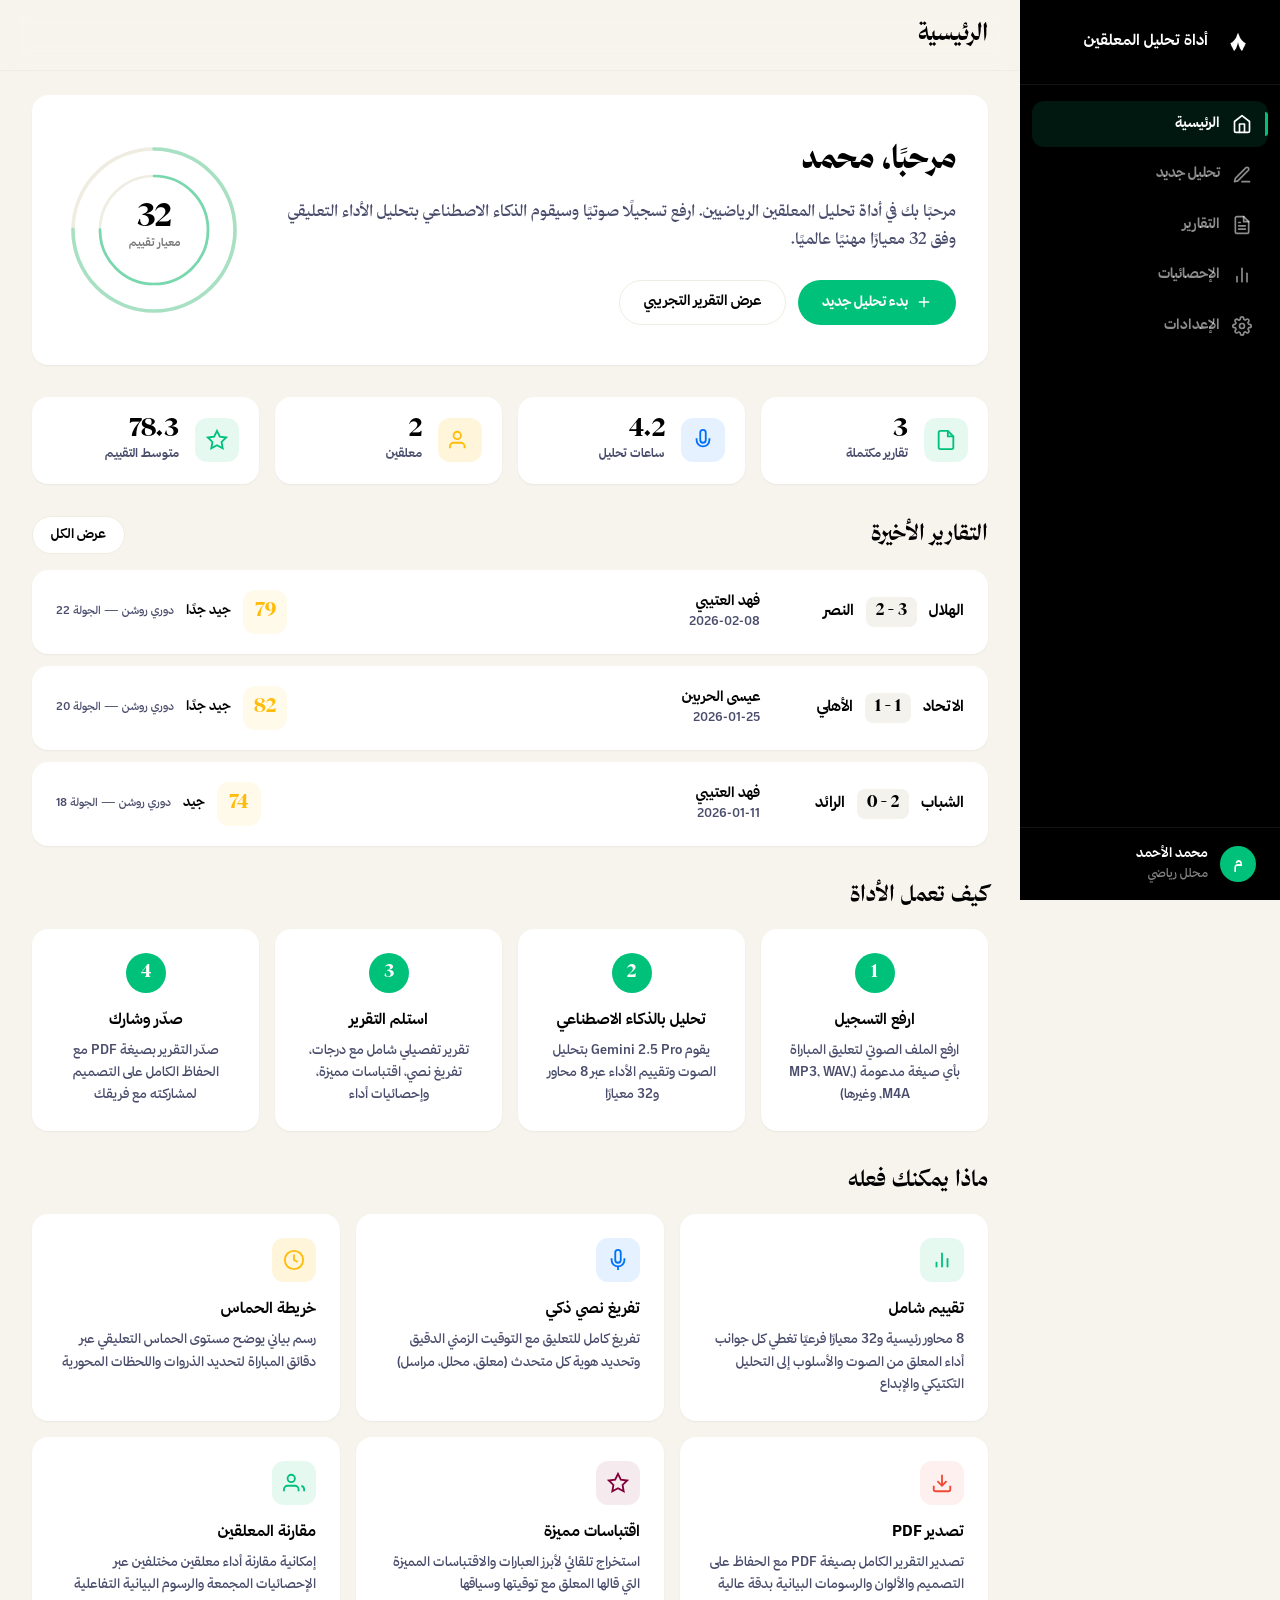
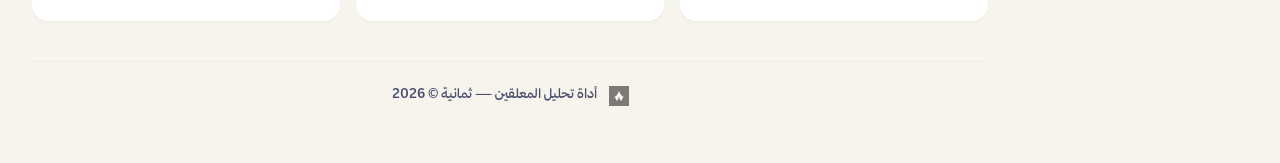
==== commit 024fa793: "Add functional Dashboard, Reports, Statistics, and Settings pages - Dashboard: welcome hero, quick s" ====
--- a/index.html
+++ b/index.html
@@ -55,8 +55,8 @@
         <svg viewBox="0 0 24 24" fill="none" stroke="currentColor" stroke-width="2"><line x1="3" y1="12" x2="21" y2="12"/><line x1="3" y1="6" x2="21" y2="6"/><line x1="3" y1="18" x2="21" y2="18"/></svg>
       </button>
       <div class="top-bar-content">
-        <h1 class="page-title">تحليل جديد</h1>
-        <div class="top-bar-actions" style="display:none;">
+        <h1 class="page-title" id="pageTitle">الرئيسية</h1>
+        <div class="top-bar-actions" id="topBarActions" style="display:none;">
           <button class="btn btn-secondary btn-sm" id="exportPdfBtn" onclick="exportPDF()">
             <svg class="btn-icon" viewBox="0 0 24 24" fill="none" stroke="currentColor" stroke-width="2" stroke-linecap="round" stroke-linejoin="round"><path d="M21 15v4a2 2 0 0 1-2 2H5a2 2 0 0 1-2-2v-4"/><polyline points="7 10 12 15 17 10"/><line x1="12" y1="15" x2="12" y2="3"/></svg>
             <span>تصدير PDF</span>
@@ -69,8 +69,174 @@
       </div>
     </header>
 
+    <!-- ═══════════ VIEW: HOME / DASHBOARD ═══════════ -->
+    <div class="view view-home view-active">
+      <div class="content-scroll">
+        <div class="dashboard-container">
+
+          <!-- Welcome Hero -->
+          <div class="dash-welcome">
+            <div class="dash-welcome-text">
+              <h2 class="dash-welcome-title">مرحبًا، محمد</h2>
+              <p class="dash-welcome-desc">مرحبًا بك في أداة تحليل المعلقين الرياضيين. ارفع تسجيلًا صوتيًا وسيقوم الذكاء الاصطناعي بتحليل الأداء التعليقي وفق 32 معيارًا مهنيًا عالميًا.</p>
+              <div class="dash-welcome-actions">
+                <button class="btn btn-accent" onclick="navigateTo('upload')">
+                  <svg class="btn-icon" viewBox="0 0 24 24" fill="none" stroke="currentColor" stroke-width="2" stroke-linecap="round" stroke-linejoin="round"><line x1="12" y1="5" x2="12" y2="19"/><line x1="5" y1="12" x2="19" y2="12"/></svg>
+                  بدء تحليل جديد
+                </button>
+                <a href="dummy.html" class="btn btn-secondary">عرض التقرير التجريبي</a>
+              </div>
+            </div>
+            <div class="dash-welcome-visual">
+              <svg viewBox="0 0 200 200" fill="none">
+                <circle cx="100" cy="100" r="90" stroke="#EFEDE2" stroke-width="4"/>
+                <circle cx="100" cy="100" r="90" stroke="#00C17A" stroke-width="4" stroke-linecap="round" stroke-dasharray="565.48" stroke-dashoffset="141.37" transform="rotate(-90 100 100)" opacity="0.3"/>
+                <circle cx="100" cy="100" r="60" stroke="#EFEDE2" stroke-width="3"/>
+                <circle cx="100" cy="100" r="60" stroke="#00C17A" stroke-width="3" stroke-linecap="round" stroke-dasharray="376.99" stroke-dashoffset="94.25" transform="rotate(-90 100 100)" opacity="0.5"/>
+                <text x="100" y="95" text-anchor="middle" font-size="36" font-weight="900" fill="#000" font-family="var(--font-display)">32</text>
+                <text x="100" y="118" text-anchor="middle" font-size="12" font-weight="600" fill="#777" font-family="var(--font-ui)">معيار تقييم</text>
+              </svg>
+            </div>
+          </div>
+
+          <!-- Quick Stats Row -->
+          <div class="dash-stats-row">
+            <div class="dash-stat-card">
+              <div class="dash-stat-icon" style="background:rgba(0,193,122,0.1);color:#00C17A;">
+                <svg viewBox="0 0 24 24" fill="none" stroke="currentColor" stroke-width="2"><path d="M14 2H6a2 2 0 0 0-2 2v16a2 2 0 0 0 2 2h12a2 2 0 0 0 2-2V8z"/><polyline points="14 2 14 8 20 8"/></svg>
+              </div>
+              <div class="dash-stat-info">
+                <span class="dash-stat-value">3</span>
+                <span class="dash-stat-label">تقارير مكتملة</span>
+              </div>
+            </div>
+            <div class="dash-stat-card">
+              <div class="dash-stat-icon" style="background:rgba(0,114,249,0.1);color:#0072F9;">
+                <svg viewBox="0 0 24 24" fill="none" stroke="currentColor" stroke-width="2"><path d="M12 1a3 3 0 0 0-3 3v8a3 3 0 0 0 6 0V4a3 3 0 0 0-3-3z"/><path d="M19 10v2a7 7 0 0 1-14 0v-2"/></svg>
+              </div>
+              <div class="dash-stat-info">
+                <span class="dash-stat-value">4.2</span>
+                <span class="dash-stat-label">ساعات تحليل</span>
+              </div>
+            </div>
+            <div class="dash-stat-card">
+              <div class="dash-stat-icon" style="background:rgba(255,188,10,0.15);color:#FFBC0A;">
+                <svg viewBox="0 0 24 24" fill="none" stroke="currentColor" stroke-width="2"><path d="M17 21v-2a4 4 0 0 0-4-4H5a4 4 0 0 0-4 4v2"/><circle cx="9" cy="7" r="4"/></svg>
+              </div>
+              <div class="dash-stat-info">
+                <span class="dash-stat-value">2</span>
+                <span class="dash-stat-label">معلقين</span>
+              </div>
+            </div>
+            <div class="dash-stat-card">
+              <div class="dash-stat-icon" style="background:rgba(0,193,122,0.1);color:#00C17A;">
+                <svg viewBox="0 0 24 24" fill="none" stroke="currentColor" stroke-width="2"><polygon points="12 2 15.09 8.26 22 9.27 17 14.14 18.18 21.02 12 17.77 5.82 21.02 7 14.14 2 9.27 8.91 8.26 12 2"/></svg>
+              </div>
+              <div class="dash-stat-info">
+                <span class="dash-stat-value">78.3</span>
+                <span class="dash-stat-label">متوسط التقييم</span>
+              </div>
+            </div>
+          </div>
+
+          <!-- Recent Reports -->
+          <div class="dash-section">
+            <div class="dash-section-header">
+              <h3 class="dash-section-title">التقارير الأخيرة</h3>
+              <button class="btn btn-secondary btn-sm" onclick="navigateTo('reports')">عرض الكل</button>
+            </div>
+            <div class="dash-reports-list" id="dashRecentReports"></div>
+          </div>
+
+          <!-- How It Works -->
+          <div class="dash-section">
+            <h3 class="dash-section-title">كيف تعمل الأداة</h3>
+            <div class="dash-steps-grid">
+              <div class="dash-step-card">
+                <div class="dash-step-num">1</div>
+                <h4 class="dash-step-title">ارفع التسجيل</h4>
+                <p class="dash-step-desc">ارفع الملف الصوتي لتعليق المباراة بأي صيغة مدعومة (MP3, WAV, M4A, وغيرها)</p>
+              </div>
+              <div class="dash-step-card">
+                <div class="dash-step-num">2</div>
+                <h4 class="dash-step-title">تحليل بالذكاء الاصطناعي</h4>
+                <p class="dash-step-desc">يقوم Gemini 2.5 Pro بتحليل الصوت وتقييم الأداء عبر 8 محاور و32 معيارًا</p>
+              </div>
+              <div class="dash-step-card">
+                <div class="dash-step-num">3</div>
+                <h4 class="dash-step-title">استلم التقرير</h4>
+                <p class="dash-step-desc">تقرير تفصيلي شامل مع درجات، تفريغ نصي، اقتباسات مميزة، وإحصائيات أداء</p>
+              </div>
+              <div class="dash-step-card">
+                <div class="dash-step-num">4</div>
+                <h4 class="dash-step-title">صدّر وشارك</h4>
+                <p class="dash-step-desc">صدّر التقرير بصيغة PDF مع الحفاظ الكامل على التصميم لمشاركته مع فريقك</p>
+              </div>
+            </div>
+          </div>
+
+          <!-- Feature Highlights -->
+          <div class="dash-section">
+            <h3 class="dash-section-title">ماذا يمكنك فعله</h3>
+            <div class="dash-features-grid">
+              <div class="dash-feature-card">
+                <div class="dash-feature-icon" style="background:rgba(0,193,122,0.1);color:#00C17A;">
+                  <svg viewBox="0 0 24 24" fill="none" stroke="currentColor" stroke-width="2"><line x1="18" y1="20" x2="18" y2="10"/><line x1="12" y1="20" x2="12" y2="4"/><line x1="6" y1="20" x2="6" y2="14"/></svg>
+                </div>
+                <h4>تقييم شامل</h4>
+                <p>8 محاور رئيسية و32 معيارًا فرعيًا تغطي كل جوانب أداء المعلق من الصوت والأسلوب إلى التحليل التكتيكي والإبداع</p>
+              </div>
+              <div class="dash-feature-card">
+                <div class="dash-feature-icon" style="background:rgba(0,114,249,0.1);color:#0072F9;">
+                  <svg viewBox="0 0 24 24" fill="none" stroke="currentColor" stroke-width="2"><path d="M12 1a3 3 0 0 0-3 3v8a3 3 0 0 0 6 0V4a3 3 0 0 0-3-3z"/><path d="M19 10v2a7 7 0 0 1-14 0v-2"/><line x1="12" y1="19" x2="12" y2="23"/></svg>
+                </div>
+                <h4>تفريغ نصي ذكي</h4>
+                <p>تفريغ كامل للتعليق مع التوقيت الزمني الدقيق وتحديد هوية كل متحدث (معلق، محلل، مراسل)</p>
+              </div>
+              <div class="dash-feature-card">
+                <div class="dash-feature-icon" style="background:rgba(255,188,10,0.15);color:#FFBC0A;">
+                  <svg viewBox="0 0 24 24" fill="none" stroke="currentColor" stroke-width="2"><circle cx="12" cy="12" r="10"/><polyline points="12 6 12 12 16 14"/></svg>
+                </div>
+                <h4>خريطة الحماس</h4>
+                <p>رسم بياني يوضح مستوى الحماس التعليقي عبر دقائق المباراة لتحديد الذروات واللحظات المحورية</p>
+              </div>
+              <div class="dash-feature-card">
+                <div class="dash-feature-icon" style="background:rgba(242,73,53,0.08);color:#F24935;">
+                  <svg viewBox="0 0 24 24" fill="none" stroke="currentColor" stroke-width="2"><path d="M21 15v4a2 2 0 0 1-2 2H5a2 2 0 0 1-2-2v-4"/><polyline points="7 10 12 15 17 10"/><line x1="12" y1="15" x2="12" y2="3"/></svg>
+                </div>
+                <h4>تصدير PDF</h4>
+                <p>تصدير التقرير الكامل بصيغة PDF مع الحفاظ على التصميم والألوان والرسومات البيانية بدقة عالية</p>
+              </div>
+              <div class="dash-feature-card">
+                <div class="dash-feature-icon" style="background:rgba(130,0,58,0.08);color:#82003A;">
+                  <svg viewBox="0 0 24 24" fill="none" stroke="currentColor" stroke-width="2"><polygon points="12 2 15.09 8.26 22 9.27 17 14.14 18.18 21.02 12 17.77 5.82 21.02 7 14.14 2 9.27 8.91 8.26 12 2"/></svg>
+                </div>
+                <h4>اقتباسات مميزة</h4>
+                <p>استخراج تلقائي لأبرز العبارات والاقتباسات المميزة التي قالها المعلق مع توقيتها وسياقها</p>
+              </div>
+              <div class="dash-feature-card">
+                <div class="dash-feature-icon" style="background:rgba(0,193,122,0.1);color:#00C17A;">
+                  <svg viewBox="0 0 24 24" fill="none" stroke="currentColor" stroke-width="2"><path d="M17 21v-2a4 4 0 0 0-4-4H5a4 4 0 0 0-4 4v2"/><circle cx="9" cy="7" r="4"/><path d="M23 21v-2a4 4 0 0 0-3-3.87"/></svg>
+                </div>
+                <h4>مقارنة المعلقين</h4>
+                <p>إمكانية مقارنة أداء معلقين مختلفين عبر الإحصائيات المجمعة والرسوم البيانية التفاعلية</p>
+              </div>
+            </div>
+          </div>
+
+        </div>
+
+        <footer class="page-footer">
+          <div class="footer-content">
+            <img src="Usable/thamanyah.png" alt="ثمانية" class="footer-logo">
+            <span class="footer-text">أداة تحليل المعلقين — ثمانية &copy; 2026</span>
+          </div>
+        </footer>
+      </div>
+    </div>
+
     <!-- ═══════════ VIEW: UPLOAD ═══════════ -->
-    <div class="view view-upload view-active">
+    <div class="view view-upload">
       <div class="content-scroll">
         <div class="upload-container">
           <div class="upload-hero">
@@ -229,6 +395,14 @@
           <!-- Category Cards (dynamically populated) -->
           <section class="category-cards" id="rCategoryCards"></section>
 
+          <!-- Performance Statistics -->
+          <section class="stats-section">
+            <div class="card stats-card">
+              <h2 class="card-title">احصائيات الأداء</h2>
+              <div class="stats-grid" id="rPerformanceStats"></div>
+            </div>
+          </section>
+
           <!-- Detailed Breakdown -->
           <section class="detail-section">
             <div class="card detail-card">
@@ -244,6 +418,27 @@
             </div>
           </section>
 
+          <!-- Radar Chart + Excitement Timeline -->
+          <section class="two-col-section">
+            <div class="card radar-card">
+              <h2 class="card-title">مخطط الأداء</h2>
+              <div class="radar-container" id="rRadarChart"></div>
+            </div>
+            <div class="card excitement-card" id="rExcitementSection">
+              <h2 class="card-title">خريطة الحماس</h2>
+              <p class="card-subtitle">مستوى الحماس التعليقي عبر دقائق المباراة</p>
+              <div class="excitement-bars" id="rExcitementBars"></div>
+            </div>
+          </section>
+
+          <!-- Notable Quotes -->
+          <section id="rQuotesSection">
+            <div class="card quotes-card">
+              <h2 class="card-title">اقتباسات مميزة</h2>
+              <div class="quotes-grid" id="rNotableQuotes"></div>
+            </div>
+          </section>
+
           <!-- Transcription -->
           <section class="transcription-section" id="rTranscriptionSection" style="display:none;">
             <div class="card transcription-card">
@@ -287,7 +482,365 @@
       </div>
     </div>
 
+    <!-- ═══════════ VIEW: REPORTS LIST ═══════════ -->
+    <div class="view view-reports">
+      <div class="content-scroll">
+        <div class="reports-container">
+
+          <div class="reports-header">
+            <div class="reports-header-text">
+              <h2 class="reports-title">جميع التقارير</h2>
+              <p class="reports-subtitle">جميع تقارير تحليل المعلقين السابقة. يمكنك إعادة فتح أي تقرير أو تصديره بصيغة PDF.</p>
+            </div>
+            <button class="btn btn-accent" onclick="navigateTo('upload')">
+              <svg class="btn-icon" viewBox="0 0 24 24" fill="none" stroke="currentColor" stroke-width="2"><line x1="12" y1="5" x2="12" y2="19"/><line x1="5" y1="12" x2="19" y2="12"/></svg>
+              تحليل جديد
+            </button>
+          </div>
+
+          <!-- Filter Bar -->
+          <div class="reports-filter-bar">
+            <div class="reports-search">
+              <svg class="reports-search-icon" viewBox="0 0 24 24" fill="none" stroke="currentColor" stroke-width="2"><circle cx="11" cy="11" r="8"/><line x1="21" y1="21" x2="16.65" y2="16.65"/></svg>
+              <input type="text" class="reports-search-input" placeholder="ابحث بالمعلق أو الفريق..." id="reportsSearchInput">
+            </div>
+            <div class="reports-filter-group">
+              <select class="reports-select" id="reportsSortSelect">
+                <option value="date-desc">الأحدث أولًا</option>
+                <option value="date-asc">الأقدم أولًا</option>
+                <option value="score-desc">الأعلى تقييمًا</option>
+                <option value="score-asc">الأقل تقييمًا</option>
+              </select>
+            </div>
+          </div>
+
+          <!-- Reports Grid -->
+          <div class="reports-grid" id="reportsGrid"></div>
+
+          <!-- Demo Report Link -->
+          <div class="reports-demo-banner">
+            <div class="reports-demo-text">
+              <h4>التقرير التجريبي</h4>
+              <p>شاهد مثالًا كاملًا لتقرير تحليل المعلق فهد العتيبي في مباراة الهلال والنصر مع كل الميزات والرسوم البيانية</p>
+            </div>
+            <a href="dummy.html" class="btn btn-primary btn-sm">عرض التقرير التجريبي</a>
+          </div>
+
+        </div>
+
+        <footer class="page-footer">
+          <div class="footer-content">
+            <img src="Usable/thamanyah.png" alt="ثمانية" class="footer-logo">
+            <span class="footer-text">أداة تحليل المعلقين — ثمانية &copy; 2026</span>
+          </div>
+        </footer>
+      </div>
+    </div>
+
+    <!-- ═══════════ VIEW: STATISTICS ═══════════ -->
+    <div class="view view-statistics">
+      <div class="content-scroll">
+        <div class="stats-page-container">
+
+          <div class="stats-page-header">
+            <h2 class="stats-page-title">الإحصائيات والتحليلات</h2>
+            <p class="stats-page-subtitle">نظرة شاملة على إحصائيات أداء المعلقين المحللين عبر جميع التقارير. يمكنك تتبع التطور واكتشاف الأنماط ومقارنة الأداء.</p>
+          </div>
+
+          <!-- Summary Cards -->
+          <div class="stats-page-summary">
+            <div class="stats-page-sum-card">
+              <span class="stats-page-sum-value" data-count-target="3">0</span>
+              <span class="stats-page-sum-label">تقارير مكتملة</span>
+              <div class="stats-page-sum-trend up">+2 هذا الشهر</div>
+            </div>
+            <div class="stats-page-sum-card">
+              <span class="stats-page-sum-value" data-count-target="78">0</span>
+              <span class="stats-page-sum-label">متوسط التقييم العام</span>
+              <div class="stats-page-sum-trend up">+3.2 عن الشهر السابق</div>
+            </div>
+            <div class="stats-page-sum-card">
+              <span class="stats-page-sum-value" data-count-target="2">0</span>
+              <span class="stats-page-sum-label">معلقين محللين</span>
+              <div class="stats-page-sum-trend neutral">بدون تغيير</div>
+            </div>
+            <div class="stats-page-sum-card">
+              <span class="stats-page-sum-value" data-count-target="85">0</span>
+              <span class="stats-page-sum-label">أعلى تقييم</span>
+              <div class="stats-page-sum-trend up">فهد العتيبي — تغطية الأحداث</div>
+            </div>
+          </div>
+
+          <!-- Average Scores by Category -->
+          <div class="card stats-page-card">
+            <h3 class="card-title">متوسط الدرجات حسب المحور</h3>
+            <p class="stats-page-card-desc">متوسط درجات جميع المعلقين المحللين في كل محور من محاور التقييم الثمانية</p>
+            <div class="stats-page-bars" id="statsCategoryBars"></div>
+          </div>
+
+          <!-- Commentator Comparison -->
+          <div class="stats-page-two-col">
+            <div class="card stats-page-card">
+              <h3 class="card-title">مقارنة المعلقين</h3>
+              <p class="stats-page-card-desc">مقارنة بين متوسط درجات المعلقين المحللين في كل محور</p>
+              <div class="stats-page-comparison" id="statsComparison"></div>
+            </div>
+            <div class="card stats-page-card">
+              <h3 class="card-title">توزيع الدرجات</h3>
+              <p class="stats-page-card-desc">توزيع درجات المعايير الفرعية عبر جميع التقارير</p>
+              <div class="stats-page-distribution" id="statsDistribution"></div>
+            </div>
+          </div>
+
+          <!-- Top Strengths & Areas for Improvement -->
+          <div class="stats-page-two-col">
+            <div class="card stats-page-card">
+              <h3 class="card-title">أبرز نقاط القوة المشتركة</h3>
+              <div class="stats-page-list" id="statsTopStrengths"></div>
+            </div>
+            <div class="card stats-page-card">
+              <h3 class="card-title">أبرز مجالات التحسين المشتركة</h3>
+              <div class="stats-page-list" id="statsTopImprovements"></div>
+            </div>
+          </div>
+
+          <!-- Performance Trends -->
+          <div class="card stats-page-card">
+            <h3 class="card-title">اتجاه الأداء عبر الوقت</h3>
+            <p class="stats-page-card-desc">تطور متوسط التقييم العام عبر التقارير الأخيرة</p>
+            <div class="stats-page-trend-chart" id="statsTrendChart"></div>
+          </div>
+
+          <!-- Interesting Facts -->
+          <div class="card stats-page-card">
+            <h3 class="card-title">حقائق مثيرة</h3>
+            <div class="stats-page-facts" id="statsFacts"></div>
+          </div>
+
+        </div>
+
+        <footer class="page-footer">
+          <div class="footer-content">
+            <img src="Usable/thamanyah.png" alt="ثمانية" class="footer-logo">
+            <span class="footer-text">أداة تحليل المعلقين — ثمانية &copy; 2026</span>
+          </div>
+        </footer>
+      </div>
+    </div>
+
+    <!-- ═══════════ VIEW: SETTINGS ═══════════ -->
+    <div class="view view-settings">
+      <div class="content-scroll">
+        <div class="settings-container">
+
+          <div class="settings-header">
+            <h2 class="settings-title">الإعدادات</h2>
+            <p class="settings-subtitle">تخصيص إعدادات الأداة ونموذج الذكاء الاصطناعي وتفضيلات التقارير</p>
+          </div>
+
+          <!-- API Configuration -->
+          <div class="card settings-card">
+            <div class="settings-card-header">
+              <div class="settings-card-icon" style="background:rgba(0,193,122,0.1);color:#00C17A;">
+                <svg viewBox="0 0 24 24" fill="none" stroke="currentColor" stroke-width="2" stroke-linecap="round" stroke-linejoin="round"><rect x="3" y="11" width="18" height="11" rx="2" ry="2"/><path d="M7 11V7a5 5 0 0 1 10 0v4"/></svg>
+              </div>
+              <div>
+                <h3 class="settings-card-title">إعدادات API</h3>
+                <p class="settings-card-desc">إعدادات الاتصال بنموذج الذكاء الاصطناعي عبر OpenRouter</p>
+              </div>
+            </div>
+            <div class="settings-fields">
+              <div class="settings-field">
+                <label class="settings-label">مفتاح OpenRouter API</label>
+                <div class="settings-input-group">
+                  <input type="password" class="settings-input" id="settingsApiKey" placeholder="sk-or-v1-..." value="sk-or-v1-••••••••••••••••">
+                  <button class="btn btn-secondary btn-sm" onclick="toggleApiKeyVisibility()">إظهار</button>
+                </div>
+                <span class="settings-hint">يُستخدم للاتصال بنموذج Gemini 2.5 Pro عبر OpenRouter. <a href="https://openrouter.ai/keys" target="_blank" rel="noopener">الحصول على مفتاح</a></span>
+              </div>
+              <div class="settings-field">
+                <label class="settings-label">النموذج</label>
+                <select class="settings-select" id="settingsModel">
+                  <option value="google/gemini-2.5-pro" selected>Gemini 2.5 Pro (موصى به)</option>
+                  <option value="google/gemini-2.0-flash">Gemini 2.0 Flash (أسرع)</option>
+                  <option value="openai/gpt-4o-audio-preview">GPT-4o Audio (بديل)</option>
+                </select>
+                <span class="settings-hint">Gemini 2.5 Pro يوفر أفضل جودة تحليل للتعليقات الرياضية العربية</span>
+              </div>
+              <div class="settings-field">
+                <label class="settings-label">الحد الأقصى لحجم الملف (ميغابايت)</label>
+                <input type="number" class="settings-input settings-input-sm" id="settingsMaxSize" value="200" min="10" max="500">
+                <span class="settings-hint">الحد الأقصى المسموح لحجم الملف الصوتي المرفوع</span>
+              </div>
+            </div>
+          </div>
+
+          <!-- Report Settings -->
+          <div class="card settings-card">
+            <div class="settings-card-header">
+              <div class="settings-card-icon" style="background:rgba(0,114,249,0.1);color:#0072F9;">
+                <svg viewBox="0 0 24 24" fill="none" stroke="currentColor" stroke-width="2" stroke-linecap="round" stroke-linejoin="round"><path d="M14 2H6a2 2 0 0 0-2 2v16a2 2 0 0 0 2 2h12a2 2 0 0 0 2-2V8z"/><polyline points="14 2 14 8 20 8"/><line x1="16" y1="13" x2="8" y2="13"/><line x1="16" y1="17" x2="8" y2="17"/></svg>
+              </div>
+              <div>
+                <h3 class="settings-card-title">إعدادات التقارير</h3>
+                <p class="settings-card-desc">تخصيص محتوى التقارير ومظهرها</p>
+              </div>
+            </div>
+            <div class="settings-fields">
+              <div class="settings-field">
+                <label class="settings-label">عدد المحاور الرئيسية</label>
+                <select class="settings-select" id="settingsCategories">
+                  <option value="6">6 محاور (أساسي)</option>
+                  <option value="8" selected>8 محاور (شامل — موصى به)</option>
+                </select>
+                <span class="settings-hint">عدد محاور التقييم الرئيسية في التقرير. النسخة الشاملة تتضمن المعرفة الرياضية والإبداع والتميز</span>
+              </div>
+              <div class="settings-toggles">
+                <div class="settings-toggle-row">
+                  <div class="settings-toggle-info">
+                    <span class="settings-toggle-label">التفريغ النصي</span>
+                    <span class="settings-toggle-desc">تضمين التفريغ الكامل مع التوقيت في التقرير</span>
+                  </div>
+                  <label class="settings-switch"><input type="checkbox" id="settingsTranscription" checked><span class="settings-slider"></span></label>
+                </div>
+                <div class="settings-toggle-row">
+                  <div class="settings-toggle-info">
+                    <span class="settings-toggle-label">خريطة الحماس</span>
+                    <span class="settings-toggle-desc">رسم بياني لمستوى الحماس عبر المباراة</span>
+                  </div>
+                  <label class="settings-switch"><input type="checkbox" id="settingsExcitement" checked><span class="settings-slider"></span></label>
+                </div>
+                <div class="settings-toggle-row">
+                  <div class="settings-toggle-info">
+                    <span class="settings-toggle-label">الاقتباسات المميزة</span>
+                    <span class="settings-toggle-desc">استخراج أبرز عبارات المعلق مع السياق</span>
+                  </div>
+                  <label class="settings-switch"><input type="checkbox" id="settingsQuotes" checked><span class="settings-slider"></span></label>
+                </div>
+                <div class="settings-toggle-row">
+                  <div class="settings-toggle-info">
+                    <span class="settings-toggle-label">إحصائيات الأداء</span>
+                    <span class="settings-toggle-desc">عدد الكلمات، نسبة الصمت، المفردات الفريدة، إلخ</span>
+                  </div>
+                  <label class="settings-switch"><input type="checkbox" id="settingsPerformance" checked><span class="settings-slider"></span></label>
+                </div>
+                <div class="settings-toggle-row">
+                  <div class="settings-toggle-info">
+                    <span class="settings-toggle-label">مخطط الأداء الشعاعي</span>
+                    <span class="settings-toggle-desc">رسم بياني شعاعي يوضح مستوى كل محور</span>
+                  </div>
+                  <label class="settings-switch"><input type="checkbox" id="settingsRadar" checked><span class="settings-slider"></span></label>
+                </div>
+              </div>
+            </div>
+          </div>
+
+          <!-- PDF Export Settings -->
+          <div class="card settings-card">
+            <div class="settings-card-header">
+              <div class="settings-card-icon" style="background:rgba(242,73,53,0.08);color:#F24935;">
+                <svg viewBox="0 0 24 24" fill="none" stroke="currentColor" stroke-width="2" stroke-linecap="round" stroke-linejoin="round"><path d="M21 15v4a2 2 0 0 1-2 2H5a2 2 0 0 1-2-2v-4"/><polyline points="7 10 12 15 17 10"/><line x1="12" y1="15" x2="12" y2="3"/></svg>
+              </div>
+              <div>
+                <h3 class="settings-card-title">إعدادات التصدير</h3>
+                <p class="settings-card-desc">تخصيص إعدادات تصدير التقرير بصيغة PDF</p>
+              </div>
+            </div>
+            <div class="settings-fields">
+              <div class="settings-field">
+                <label class="settings-label">حجم الصفحة</label>
+                <select class="settings-select" id="settingsPageSize">
+                  <option value="a4" selected>A4 (210 × 297 مم)</option>
+                  <option value="letter">Letter (216 × 279 مم)</option>
+                </select>
+              </div>
+              <div class="settings-field">
+                <label class="settings-label">جودة الصور</label>
+                <select class="settings-select" id="settingsImageQuality">
+                  <option value="0.8">عادية (ملف أصغر)</option>
+                  <option value="0.95" selected>عالية (موصى به)</option>
+                  <option value="1">قصوى (ملف أكبر)</option>
+                </select>
+              </div>
+              <div class="settings-toggles">
+                <div class="settings-toggle-row">
+                  <div class="settings-toggle-info">
+                    <span class="settings-toggle-label">تضمين التفريغ النصي في PDF</span>
+                    <span class="settings-toggle-desc">تضمين النص الكامل للتفريغ (يزيد عدد الصفحات)</span>
+                  </div>
+                  <label class="settings-switch"><input type="checkbox" id="settingsPdfTranscription"><span class="settings-slider"></span></label>
+                </div>
+              </div>
+            </div>
+          </div>
+
+          <!-- User Profile -->
+          <div class="card settings-card">
+            <div class="settings-card-header">
+              <div class="settings-card-icon" style="background:rgba(255,188,10,0.15);color:#FFBC0A;">
+                <svg viewBox="0 0 24 24" fill="none" stroke="currentColor" stroke-width="2" stroke-linecap="round" stroke-linejoin="round"><path d="M20 21v-2a4 4 0 0 0-4-4H8a4 4 0 0 0-4 4v2"/><circle cx="12" cy="7" r="4"/></svg>
+              </div>
+              <div>
+                <h3 class="settings-card-title">الملف الشخصي</h3>
+                <p class="settings-card-desc">معلوماتك الشخصية التي تظهر في الشريط الجانبي</p>
+              </div>
+            </div>
+            <div class="settings-fields">
+              <div class="settings-field">
+                <label class="settings-label">الاسم</label>
+                <input type="text" class="settings-input" id="settingsUserName" value="محمد الأحمد">
+              </div>
+              <div class="settings-field">
+                <label class="settings-label">الدور الوظيفي</label>
+                <input type="text" class="settings-input" id="settingsUserRole" value="محلل رياضي">
+              </div>
+            </div>
+          </div>
+
+          <!-- About Section -->
+          <div class="card settings-card settings-about">
+            <div class="settings-about-logo">
+              <img src="Usable/thamanyah.png" alt="ثمانية" class="settings-about-img">
+            </div>
+            <h3 class="settings-about-title">أداة تحليل المعلقين</h3>
+            <p class="settings-about-version">الإصدار 1.0.0</p>
+            <p class="settings-about-desc">أداة متقدمة لتحليل وتقييم أداء المعلقين الرياضيين باستخدام الذكاء الاصطناعي. مبنية بواسطة فريق ثمانية.</p>
+            <div class="settings-about-tech">
+              <span class="tag tag-green">Gemini 2.5 Pro</span>
+              <span class="tag tag-blue">OpenRouter API</span>
+              <span class="tag tag-amber">html2pdf.js</span>
+            </div>
+          </div>
+
+          <!-- Save Button -->
+          <div class="settings-actions">
+            <button class="btn btn-accent btn-lg" id="saveSettingsBtn" onclick="saveSettings()">
+              <svg class="btn-icon" viewBox="0 0 24 24" fill="none" stroke="currentColor" stroke-width="2" stroke-linecap="round" stroke-linejoin="round"><path d="M19 21H5a2 2 0 0 1-2-2V5a2 2 0 0 1 2-2h11l5 5v11a2 2 0 0 1-2 2z"/><polyline points="17 21 17 13 7 13 7 21"/><polyline points="7 3 7 8 15 8"/></svg>
+              حفظ الإعدادات
+            </button>
+            <button class="btn btn-secondary btn-lg" onclick="resetSettings()">إعادة تعيين</button>
+          </div>
+
+        </div>
+
+        <footer class="page-footer">
+          <div class="footer-content">
+            <img src="Usable/thamanyah.png" alt="ثمانية" class="footer-logo">
+            <span class="footer-text">أداة تحليل المعلقين — ثمانية &copy; 2026</span>
+          </div>
+        </footer>
+      </div>
+    </div>
+
   </main>
+
+  <!-- ═══════════ TOAST NOTIFICATION ═══════════ -->
+  <div class="toast" id="toast">
+    <div class="toast-content">
+      <svg class="toast-icon" viewBox="0 0 24 24" fill="none" stroke="currentColor" stroke-width="2"><path d="M22 11.08V12a10 10 0 1 1-5.93-9.14"/><polyline points="22 4 12 14.01 9 11.01"/></svg>
+      <span class="toast-message" id="toastMessage"></span>
+    </div>
+  </div>
 
   <!-- ═══════════ ERROR MODAL ═══════════ -->
   <div class="error-modal" id="errorModal">
--- a/styles.css
+++ b/styles.css
@@ -611,6 +611,147 @@
 }
 
 /* ════════════════════════════════════════════════════════════════
+   PERFORMANCE STATS
+   ════════════════════════════════════════════════════════════════ */
+.stats-card { padding: var(--space-6); }
+.stats-card .card-title { margin-bottom: var(--space-5); }
+.stats-grid {
+  display: grid; grid-template-columns: repeat(4, 1fr);
+  gap: var(--space-3);
+}
+.stat-card {
+  background: var(--color-off-white);
+  border-radius: var(--radius-md);
+  padding: var(--space-5) var(--space-4);
+  text-align: center;
+  transition: transform 0.2s ease, box-shadow 0.2s ease;
+}
+.stat-card:hover { transform: translateY(-2px); box-shadow: var(--shadow-md); }
+.stat-value {
+  display: block;
+  font-family: var(--font-display); font-weight: 900;
+  font-size: 28px; color: var(--color-black);
+  margin-bottom: var(--space-1);
+}
+.stat-label {
+  font-size: 12px; font-weight: 600;
+  color: var(--color-muted);
+}
+
+/* ════════════════════════════════════════════════════════════════
+   RADAR CHART
+   ════════════════════════════════════════════════════════════════ */
+.radar-card { padding: var(--space-6); }
+.radar-card .card-title { margin-bottom: var(--space-4); }
+.radar-container { display: flex; justify-content: center; padding: var(--space-2); }
+.radar-svg { width: 100%; max-width: 340px; height: auto; }
+.radar-polygon {
+  opacity: 0;
+  animation: radarReveal 1.2s ease-out 0.5s forwards;
+}
+@keyframes radarReveal {
+  from { opacity: 0; transform: scale(0.3); transform-origin: center; }
+  to { opacity: 1; transform: scale(1); }
+}
+
+/* ════════════════════════════════════════════════════════════════
+   EXCITEMENT TIMELINE
+   ════════════════════════════════════════════════════════════════ */
+.excitement-card { padding: var(--space-6); }
+.excitement-card .card-title { margin-bottom: var(--space-1); }
+.card-subtitle { font-size: 13px; color: var(--color-muted); margin-bottom: var(--space-5); font-weight: 500; }
+.excitement-bars {
+  display: flex; align-items: flex-end; gap: 3px;
+  height: 160px; padding-top: var(--space-2);
+}
+.excitement-bar {
+  flex: 1; min-width: 8px;
+  border-radius: 4px 4px 0 0;
+  position: relative;
+  transition: opacity 0.2s ease;
+  animation: barRise 0.8s ease-out backwards;
+}
+.excitement-bar:hover { opacity: 0.8; }
+.excitement-bar:nth-child(1) { animation-delay: 0.05s; }
+.excitement-bar:nth-child(2) { animation-delay: 0.1s; }
+.excitement-bar:nth-child(3) { animation-delay: 0.15s; }
+.excitement-bar:nth-child(4) { animation-delay: 0.2s; }
+.excitement-bar:nth-child(5) { animation-delay: 0.25s; }
+.excitement-bar:nth-child(6) { animation-delay: 0.3s; }
+.excitement-bar:nth-child(7) { animation-delay: 0.35s; }
+.excitement-bar:nth-child(8) { animation-delay: 0.4s; }
+.excitement-bar:nth-child(9) { animation-delay: 0.45s; }
+.excitement-bar:nth-child(10) { animation-delay: 0.5s; }
+.excitement-bar:nth-child(11) { animation-delay: 0.55s; }
+.excitement-bar:nth-child(12) { animation-delay: 0.6s; }
+.excitement-bar:nth-child(13) { animation-delay: 0.65s; }
+.excitement-bar:nth-child(14) { animation-delay: 0.7s; }
+.excitement-bar:nth-child(15) { animation-delay: 0.75s; }
+.excitement-bar:nth-child(16) { animation-delay: 0.8s; }
+.excitement-bar:nth-child(17) { animation-delay: 0.85s; }
+.excitement-bar:nth-child(18) { animation-delay: 0.9s; }
+
+@keyframes barRise {
+  from { height: 0 !important; }
+}
+
+.excitement-label {
+  position: absolute; bottom: -18px;
+  left: 50%; transform: translateX(-50%);
+  font-size: 9px; color: var(--color-muted); font-weight: 600;
+  white-space: nowrap;
+}
+
+/* ════════════════════════════════════════════════════════════════
+   NOTABLE QUOTES
+   ════════════════════════════════════════════════════════════════ */
+.quotes-card { padding: var(--space-6); }
+.quotes-card .card-title { margin-bottom: var(--space-5); }
+.quotes-grid { display: grid; grid-template-columns: repeat(2, 1fr); gap: var(--space-4); }
+
+.quote-card {
+  background: var(--color-off-white);
+  border-radius: var(--radius-md);
+  padding: var(--space-5);
+  position: relative;
+  border-right: 3px solid var(--color-green);
+  transition: transform 0.2s ease;
+}
+.quote-card:hover { transform: translateX(-4px); }
+.quote-mark {
+  font-family: var(--font-display); font-weight: 900;
+  font-size: 48px; color: var(--color-green);
+  opacity: 0.2; line-height: 1;
+  position: absolute; top: 8px; right: 12px;
+}
+.quote-text {
+  font-family: var(--font-body); font-weight: 600;
+  font-size: 15px; line-height: 1.8; color: #333;
+  position: relative; z-index: 1;
+}
+.quote-meta {
+  display: flex; align-items: center; gap: var(--space-3);
+  margin-top: var(--space-3);
+}
+.quote-time {
+  font-weight: 700; font-size: 12px;
+  padding: 2px 8px; border-radius: var(--radius-full);
+  background: rgba(0,193,122,0.1); color: #008A58;
+}
+.quote-context { font-size: 12px; color: var(--color-muted); font-weight: 500; }
+
+/* ════════════════════════════════════════════════════════════════
+   SCROLL REVEAL
+   ════════════════════════════════════════════════════════════════ */
+.reveal {
+  opacity: 0; transform: translateY(24px);
+  transition: opacity 0.7s ease, transform 0.7s ease;
+}
+.reveal.visible {
+  opacity: 1; transform: translateY(0);
+}
+
+/* ════════════════════════════════════════════════════════════════
    FOOTER
    ════════════════════════════════════════════════════════════════ */
 .page-footer { padding: var(--space-6) var(--space-8); border-top: 1px solid var(--color-warm-gray); margin-top: var(--space-4); }
@@ -701,6 +842,8 @@
 
 @media (max-width: 768px) {
   .category-cards { grid-template-columns: 1fr; }
+  .stats-grid { grid-template-columns: repeat(2, 1fr); }
+  .quotes-grid { grid-template-columns: 1fr; }
   .score-hero-main { flex-direction: column; text-align: center; }
   .score-tags { justify-content: center; }
   .match-result { font-size: 32px; }
@@ -730,3 +873,446 @@
   content: ''; position: fixed; inset: 0;
   background: rgba(0,0,0,0.5); z-index: -1;
 }
+
+/* ════════════════════════════════════════════════════════════════
+   TOAST NOTIFICATION
+   ════════════════════════════════════════════════════════════════ */
+.toast {
+  position: fixed; bottom: 24px; left: 50%; transform: translateX(-50%) translateY(20px);
+  z-index: 300; opacity: 0; pointer-events: none;
+  transition: opacity 0.3s ease, transform 0.3s ease;
+}
+.toast.visible { opacity: 1; transform: translateX(-50%) translateY(0); pointer-events: auto; }
+.toast-content {
+  display: flex; align-items: center; gap: var(--space-3);
+  background: var(--color-black); color: var(--color-white);
+  padding: 12px 24px; border-radius: var(--radius-full);
+  box-shadow: var(--shadow-lg); font-size: 14px; font-weight: 600;
+}
+.toast-icon { width: 20px; height: 20px; color: var(--color-green); flex-shrink: 0; }
+
+/* ════════════════════════════════════════════════════════════════
+   DASHBOARD / HOME VIEW
+   ════════════════════════════════════════════════════════════════ */
+.dashboard-container {
+  display: flex; flex-direction: column; gap: var(--space-8);
+  max-width: 1100px; width: 100%; margin: 0 auto;
+}
+
+/* Welcome Hero */
+.dash-welcome {
+  display: flex; align-items: center; gap: var(--space-10);
+  background: var(--color-white); border-radius: var(--radius-lg);
+  padding: var(--space-10) var(--space-8);
+  box-shadow: var(--shadow-sm);
+  animation: fadeInUp 0.5s ease-out;
+}
+.dash-welcome-text { flex: 1; }
+.dash-welcome-title {
+  font-family: var(--font-display); font-weight: 900;
+  font-size: 32px; margin-bottom: var(--space-3);
+}
+.dash-welcome-desc {
+  font-family: var(--font-body); font-weight: 500;
+  font-size: 16px; color: var(--color-muted); line-height: 1.8;
+  margin-bottom: var(--space-6);
+}
+.dash-welcome-actions { display: flex; gap: var(--space-3); flex-wrap: wrap; }
+.dash-welcome-visual { flex-shrink: 0; width: 180px; height: 180px; }
+.dash-welcome-visual svg { width: 100%; height: 100%; }
+
+/* Quick Stats Row */
+.dash-stats-row { display: grid; grid-template-columns: repeat(4, 1fr); gap: var(--space-4); }
+.dash-stat-card {
+  background: var(--color-white); border-radius: var(--radius-lg);
+  padding: var(--space-5); box-shadow: var(--shadow-sm);
+  display: flex; align-items: center; gap: var(--space-4);
+  transition: transform 0.2s ease, box-shadow 0.2s ease;
+  animation: fadeInUp 0.5s ease-out backwards;
+}
+.dash-stat-card:nth-child(1) { animation-delay: 0.05s; }
+.dash-stat-card:nth-child(2) { animation-delay: 0.1s; }
+.dash-stat-card:nth-child(3) { animation-delay: 0.15s; }
+.dash-stat-card:nth-child(4) { animation-delay: 0.2s; }
+.dash-stat-card:hover { transform: translateY(-2px); box-shadow: var(--shadow-md); }
+.dash-stat-icon {
+  width: 44px; height: 44px; border-radius: var(--radius-md);
+  display: flex; align-items: center; justify-content: center; flex-shrink: 0;
+}
+.dash-stat-icon svg { width: 22px; height: 22px; }
+.dash-stat-info { display: flex; flex-direction: column; }
+.dash-stat-value { font-family: var(--font-display); font-weight: 900; font-size: 26px; line-height: 1; }
+.dash-stat-label { font-size: 12px; font-weight: 600; color: var(--color-muted); margin-top: 2px; }
+
+/* Dashboard Sections */
+.dash-section { display: flex; flex-direction: column; gap: var(--space-4); }
+.dash-section-header { display: flex; align-items: center; justify-content: space-between; }
+.dash-section-title { font-family: var(--font-display); font-weight: 700; font-size: 22px; }
+
+/* Recent Reports Cards */
+.dash-reports-list { display: flex; flex-direction: column; gap: var(--space-3); }
+.dash-report-card {
+  background: var(--color-white); border-radius: var(--radius-lg);
+  padding: var(--space-5) var(--space-6); box-shadow: var(--shadow-sm);
+  display: flex; align-items: center; gap: var(--space-6);
+  cursor: pointer; transition: all 0.2s ease;
+}
+.dash-report-card:hover { box-shadow: var(--shadow-md); transform: translateY(-1px); }
+.dash-report-teams { display: flex; align-items: center; gap: var(--space-3); min-width: 180px; }
+.dash-report-team { font-weight: 700; font-size: 15px; }
+.dash-report-vs {
+  font-family: var(--font-display); font-weight: 900; font-size: 16px;
+  padding: 2px 10px; background: var(--color-cream); border-radius: var(--radius-sm);
+}
+.dash-report-meta { display: flex; flex-direction: column; flex: 1; }
+.dash-report-commentator { font-weight: 700; font-size: 14px; }
+.dash-report-date { font-size: 12px; color: var(--color-muted); }
+.dash-report-score-row { display: flex; align-items: center; gap: var(--space-3); }
+.dash-report-score {
+  width: 44px; height: 44px; border-radius: var(--radius-md);
+  display: flex; align-items: center; justify-content: center;
+  font-family: var(--font-display); font-weight: 900; font-size: 20px;
+}
+.dash-report-rating { font-weight: 700; font-size: 13px; }
+.dash-report-comp { font-size: 11px; color: var(--color-muted); }
+
+/* Steps Grid */
+.dash-steps-grid { display: grid; grid-template-columns: repeat(4, 1fr); gap: var(--space-4); }
+.dash-step-card {
+  background: var(--color-white); border-radius: var(--radius-lg);
+  padding: var(--space-6); box-shadow: var(--shadow-sm);
+  text-align: center; position: relative;
+  transition: transform 0.2s ease;
+}
+.dash-step-card:hover { transform: translateY(-2px); }
+.dash-step-num {
+  width: 40px; height: 40px; border-radius: var(--radius-full);
+  background: var(--color-green); color: var(--color-white);
+  display: flex; align-items: center; justify-content: center;
+  font-family: var(--font-display); font-weight: 900; font-size: 18px;
+  margin: 0 auto var(--space-4);
+}
+.dash-step-title { font-weight: 700; font-size: 15px; margin-bottom: var(--space-2); }
+.dash-step-desc { font-size: 13px; color: var(--color-muted); line-height: 1.7; font-weight: 500; }
+
+/* Feature Cards */
+.dash-features-grid { display: grid; grid-template-columns: repeat(3, 1fr); gap: var(--space-4); }
+.dash-feature-card {
+  background: var(--color-white); border-radius: var(--radius-lg);
+  padding: var(--space-6); box-shadow: var(--shadow-sm);
+  transition: transform 0.2s ease, box-shadow 0.2s ease;
+}
+.dash-feature-card:hover { transform: translateY(-2px); box-shadow: var(--shadow-md); }
+.dash-feature-icon {
+  width: 44px; height: 44px; border-radius: var(--radius-md);
+  display: flex; align-items: center; justify-content: center;
+  margin-bottom: var(--space-4);
+}
+.dash-feature-icon svg { width: 22px; height: 22px; }
+.dash-feature-card h4 { font-weight: 700; font-size: 15px; margin-bottom: var(--space-2); }
+.dash-feature-card p { font-size: 13px; color: var(--color-muted); line-height: 1.7; font-weight: 500; }
+
+/* ════════════════════════════════════════════════════════════════
+   REPORTS LIST VIEW
+   ════════════════════════════════════════════════════════════════ */
+.reports-container { display: flex; flex-direction: column; gap: var(--space-6); max-width: 1100px; width: 100%; margin: 0 auto; }
+.reports-header { display: flex; align-items: flex-start; justify-content: space-between; gap: var(--space-4); }
+.reports-header-text { flex: 1; }
+.reports-title { font-family: var(--font-display); font-weight: 900; font-size: 28px; margin-bottom: var(--space-2); }
+.reports-subtitle { font-family: var(--font-body); font-size: 15px; color: var(--color-muted); line-height: 1.7; font-weight: 500; }
+
+.reports-filter-bar {
+  display: flex; align-items: center; gap: var(--space-3); flex-wrap: wrap;
+}
+.reports-search {
+  flex: 1; min-width: 240px; position: relative;
+}
+.reports-search-icon {
+  position: absolute; right: 14px; top: 50%; transform: translateY(-50%);
+  width: 18px; height: 18px; color: var(--color-muted); pointer-events: none;
+}
+.reports-search-input {
+  width: 100%; padding: 10px 44px 10px 16px;
+  border: 1px solid var(--color-warm-gray); border-radius: var(--radius-full);
+  font-family: var(--font-ui); font-size: 14px; font-weight: 500;
+  background: var(--color-white); transition: border-color 0.2s ease;
+}
+.reports-search-input:focus { outline: none; border-color: var(--color-green); box-shadow: 0 0 0 3px rgba(0,193,122,0.1); }
+
+.reports-select {
+  padding: 10px 16px; border: 1px solid var(--color-warm-gray);
+  border-radius: var(--radius-full); font-family: var(--font-ui);
+  font-size: 13px; font-weight: 600; background: var(--color-white);
+  cursor: pointer;
+}
+.reports-select:focus { outline: none; border-color: var(--color-green); }
+.reports-filter-group { display: flex; gap: var(--space-2); }
+
+.reports-grid { display: flex; flex-direction: column; gap: var(--space-4); }
+.reports-empty { text-align: center; padding: var(--space-12); color: var(--color-muted); font-size: 15px; }
+
+.report-list-card {
+  background: var(--color-white); border-radius: var(--radius-lg);
+  padding: var(--space-6); box-shadow: var(--shadow-sm);
+  cursor: pointer; transition: all 0.2s ease;
+  display: flex; flex-direction: column; gap: var(--space-4);
+}
+.report-list-card:hover { box-shadow: var(--shadow-md); transform: translateY(-2px); }
+
+.report-list-top { display: flex; align-items: flex-start; justify-content: space-between; gap: var(--space-4); }
+.report-list-match { display: flex; flex-direction: column; }
+.report-list-teams { font-family: var(--font-display); font-weight: 900; font-size: 20px; }
+.report-list-comp { font-size: 13px; color: var(--color-muted); font-weight: 500; }
+
+.report-list-overall {
+  display: flex; align-items: baseline; gap: 2px;
+  padding: 8px 16px; border-radius: var(--radius-lg); flex-shrink: 0;
+}
+.report-list-overall-num { font-family: var(--font-display); font-weight: 900; font-size: 28px; }
+.report-list-overall-max { font-size: 12px; font-weight: 600; opacity: 0.6; }
+
+.report-list-info { display: flex; align-items: center; justify-content: space-between; }
+.report-list-commentator { display: flex; align-items: center; gap: var(--space-3); }
+.report-list-avatar {
+  width: 36px; height: 36px; border-radius: var(--radius-full);
+  background: var(--color-green); color: var(--color-white);
+  display: flex; align-items: center; justify-content: center;
+  font-weight: 700; font-size: 14px;
+}
+.report-list-name { font-weight: 700; font-size: 14px; display: block; }
+.report-list-channel { font-size: 12px; color: var(--color-muted); display: block; }
+
+.report-list-cats { display: flex; flex-direction: column; gap: var(--space-2); }
+.report-list-cat-bar { display: flex; align-items: center; gap: var(--space-3); }
+.report-list-cat-name { font-size: 12px; font-weight: 600; color: var(--color-muted); min-width: 60px; text-align: left; }
+.report-list-cat-track { flex: 1; height: 6px; background: var(--color-warm-gray); border-radius: var(--radius-full); overflow: hidden; }
+.report-list-cat-fill { height: 100%; border-radius: var(--radius-full); transition: width 0.8s ease; }
+.report-list-cat-score { font-size: 12px; font-weight: 700; min-width: 24px; }
+
+.report-list-footer { display: flex; gap: var(--space-3); flex-wrap: wrap; }
+
+/* Demo Banner */
+.reports-demo-banner {
+  background: linear-gradient(135deg, var(--color-black), var(--color-charcoal));
+  border-radius: var(--radius-lg); padding: var(--space-6) var(--space-8);
+  display: flex; align-items: center; justify-content: space-between; gap: var(--space-4);
+  color: var(--color-white);
+}
+.reports-demo-text h4 { font-family: var(--font-display); font-weight: 700; font-size: 18px; margin-bottom: var(--space-1); }
+.reports-demo-text p { font-size: 13px; color: rgba(255,255,255,0.6); line-height: 1.6; font-weight: 500; }
+
+/* ════════════════════════════════════════════════════════════════
+   STATISTICS PAGE
+   ════════════════════════════════════════════════════════════════ */
+.stats-page-container { display: flex; flex-direction: column; gap: var(--space-6); max-width: 1100px; width: 100%; margin: 0 auto; }
+.stats-page-header { margin-bottom: var(--space-2); }
+.stats-page-title { font-family: var(--font-display); font-weight: 900; font-size: 28px; margin-bottom: var(--space-2); }
+.stats-page-subtitle { font-family: var(--font-body); font-size: 15px; color: var(--color-muted); line-height: 1.7; font-weight: 500; }
+
+/* Summary Cards */
+.stats-page-summary { display: grid; grid-template-columns: repeat(4, 1fr); gap: var(--space-4); }
+.stats-page-sum-card {
+  background: var(--color-white); border-radius: var(--radius-lg);
+  padding: var(--space-5) var(--space-6); box-shadow: var(--shadow-sm);
+  text-align: center;
+}
+.stats-page-sum-value {
+  display: block; font-family: var(--font-display); font-weight: 900;
+  font-size: 36px; color: var(--color-black);
+}
+.stats-page-sum-label { display: block; font-size: 13px; font-weight: 600; color: var(--color-muted); margin-top: var(--space-1); }
+.stats-page-sum-trend {
+  display: inline-block; margin-top: var(--space-2);
+  font-size: 11px; font-weight: 700; padding: 2px 10px;
+  border-radius: var(--radius-full);
+}
+.stats-page-sum-trend.up { background: rgba(0,193,122,0.1); color: #008A58; }
+.stats-page-sum-trend.neutral { background: var(--color-cream); color: var(--color-muted); }
+
+.stats-page-card { padding: var(--space-6); }
+.stats-page-card .card-title { margin-bottom: var(--space-2); }
+.stats-page-card-desc { font-size: 13px; color: var(--color-muted); margin-bottom: var(--space-5); font-weight: 500; }
+
+.stats-page-two-col { display: grid; grid-template-columns: 1fr 1fr; gap: var(--space-4); align-items: start; }
+
+/* Category Average Bars */
+.stats-page-bars { display: flex; flex-direction: column; gap: var(--space-3); }
+.stats-bar-row { display: flex; align-items: center; gap: var(--space-3); }
+.stats-bar-label { font-size: 13px; font-weight: 600; min-width: 140px; text-align: left; }
+.stats-bar-track { flex: 1; height: 10px; background: var(--color-warm-gray); border-radius: var(--radius-full); overflow: hidden; }
+.stats-bar-fill { height: 100%; border-radius: var(--radius-full); transition: width 1s ease; }
+.stats-bar-value { font-family: var(--font-display); font-weight: 900; font-size: 16px; min-width: 32px; }
+
+/* Comparison */
+.stats-comparison-legend { display: flex; gap: var(--space-4); margin-bottom: var(--space-5); flex-wrap: wrap; }
+.stats-legend-item { display: flex; align-items: center; gap: var(--space-2); font-size: 12px; font-weight: 600; }
+.stats-legend-dot { width: 10px; height: 10px; border-radius: var(--radius-full); }
+.stats-comparison-bars { display: flex; flex-direction: column; gap: var(--space-4); }
+.stats-comp-row { display: flex; align-items: center; gap: var(--space-3); }
+.stats-comp-label { font-size: 12px; font-weight: 600; min-width: 60px; color: var(--color-muted); text-align: left; }
+.stats-comp-bars-group { flex: 1; display: flex; flex-direction: column; gap: 3px; }
+.stats-comp-bar {
+  height: 14px; border-radius: var(--radius-full);
+  display: flex; align-items: center; justify-content: flex-end;
+  padding-left: 6px; transition: width 0.8s ease;
+  min-width: 24px;
+}
+.stats-comp-bar-val { font-size: 9px; font-weight: 700; color: var(--color-white); }
+
+/* Distribution */
+.stats-dist-bars { display: flex; align-items: flex-end; justify-content: center; gap: var(--space-4); height: 160px; }
+.stats-dist-item { display: flex; flex-direction: column; align-items: center; gap: var(--space-1); flex: 1; height: 100%; }
+.stats-dist-bar-wrap { flex: 1; width: 100%; display: flex; align-items: flex-end; }
+.stats-dist-bar { width: 100%; border-radius: 6px 6px 0 0; min-height: 4px; transition: height 0.8s ease; }
+.stats-dist-count { font-family: var(--font-display); font-weight: 900; font-size: 18px; }
+.stats-dist-label { font-size: 10px; font-weight: 600; color: var(--color-muted); }
+
+/* Strengths/Improvements Lists */
+.stats-page-list { display: flex; flex-direction: column; gap: var(--space-3); }
+.stats-list-item { display: flex; align-items: flex-start; gap: var(--space-3); }
+.stats-list-content { display: flex; flex-direction: column; }
+.stats-list-text { font-size: 14px; font-weight: 600; }
+.stats-list-meta { font-size: 11px; color: var(--color-muted); margin-top: 2px; }
+
+/* Trend Chart */
+.stats-trend-wrap { position: relative; padding-bottom: 60px; }
+.stats-trend-svg { width: 100%; height: 200px; }
+.stats-trend-labels { display: flex; justify-content: space-between; margin-top: var(--space-3); position: relative; }
+.stats-trend-point { display: flex; flex-direction: column; align-items: center; text-align: center; }
+.stats-trend-score { font-family: var(--font-display); font-weight: 900; font-size: 18px; color: var(--color-green); }
+.stats-trend-match { font-size: 11px; font-weight: 600; color: var(--color-black); }
+.stats-trend-date { font-size: 10px; color: var(--color-muted); }
+
+/* Facts */
+.stats-page-facts { display: grid; grid-template-columns: repeat(2, 1fr); gap: var(--space-3); }
+.stats-fact-card {
+  display: flex; align-items: flex-start; gap: var(--space-3);
+  padding: var(--space-4); background: var(--color-off-white);
+  border-radius: var(--radius-md); transition: transform 0.2s ease;
+}
+.stats-fact-card:hover { transform: translateX(-4px); }
+.stats-fact-icon { font-size: 24px; flex-shrink: 0; }
+.stats-fact-text { font-size: 13px; font-weight: 500; color: #333; line-height: 1.7; }
+
+/* ════════════════════════════════════════════════════════════════
+   SETTINGS PAGE
+   ════════════════════════════════════════════════════════════════ */
+.settings-container { display: flex; flex-direction: column; gap: var(--space-5); max-width: 800px; width: 100%; margin: 0 auto; }
+.settings-header { margin-bottom: var(--space-2); }
+.settings-title { font-family: var(--font-display); font-weight: 900; font-size: 28px; margin-bottom: var(--space-2); }
+.settings-subtitle { font-family: var(--font-body); font-size: 15px; color: var(--color-muted); line-height: 1.7; font-weight: 500; }
+
+.settings-card { padding: var(--space-6); }
+.settings-card-header { display: flex; align-items: center; gap: var(--space-4); margin-bottom: var(--space-6); }
+.settings-card-icon {
+  width: 44px; height: 44px; border-radius: var(--radius-md);
+  display: flex; align-items: center; justify-content: center; flex-shrink: 0;
+}
+.settings-card-icon svg { width: 22px; height: 22px; }
+.settings-card-title { font-weight: 700; font-size: 17px; margin-bottom: 2px; }
+.settings-card-desc { font-size: 13px; color: var(--color-muted); font-weight: 500; }
+
+.settings-fields { display: flex; flex-direction: column; gap: var(--space-5); }
+.settings-field { display: flex; flex-direction: column; gap: var(--space-2); }
+.settings-label { font-size: 14px; font-weight: 700; }
+.settings-input {
+  padding: 10px 16px; border: 1px solid var(--color-warm-gray);
+  border-radius: var(--radius-md); font-family: var(--font-ui);
+  font-size: 14px; font-weight: 500; background: var(--color-white);
+  transition: border-color 0.2s ease;
+}
+.settings-input:focus { outline: none; border-color: var(--color-green); box-shadow: 0 0 0 3px rgba(0,193,122,0.1); }
+.settings-input-sm { max-width: 140px; }
+.settings-input-group { display: flex; gap: var(--space-2); align-items: center; }
+.settings-input-group .settings-input { flex: 1; }
+.settings-hint { font-size: 12px; color: var(--color-muted); font-weight: 500; line-height: 1.5; }
+.settings-hint a { color: var(--color-green); text-decoration: underline; }
+
+.settings-select {
+  padding: 10px 16px; border: 1px solid var(--color-warm-gray);
+  border-radius: var(--radius-md); font-family: var(--font-ui);
+  font-size: 14px; font-weight: 500; background: var(--color-white);
+  cursor: pointer;
+}
+.settings-select:focus { outline: none; border-color: var(--color-green); }
+
+/* Toggle Switches */
+.settings-toggles { display: flex; flex-direction: column; gap: 0; }
+.settings-toggle-row {
+  display: flex; align-items: center; justify-content: space-between;
+  padding: var(--space-4) 0;
+  border-bottom: 1px solid var(--color-warm-gray);
+}
+.settings-toggle-row:last-child { border-bottom: none; }
+.settings-toggle-info { display: flex; flex-direction: column; flex: 1; padding-left: var(--space-4); }
+.settings-toggle-label { font-size: 14px; font-weight: 700; }
+.settings-toggle-desc { font-size: 12px; color: var(--color-muted); font-weight: 500; }
+
+.settings-switch {
+  position: relative; display: inline-block;
+  width: 48px; height: 26px; flex-shrink: 0;
+}
+.settings-switch input { opacity: 0; width: 0; height: 0; }
+.settings-slider {
+  position: absolute; cursor: pointer;
+  top: 0; left: 0; right: 0; bottom: 0;
+  background: var(--color-warm-gray);
+  border-radius: var(--radius-full);
+  transition: 0.3s;
+}
+.settings-slider::before {
+  content: ''; position: absolute;
+  height: 20px; width: 20px;
+  left: 3px; bottom: 3px;
+  background: var(--color-white);
+  border-radius: var(--radius-full);
+  transition: 0.3s;
+  box-shadow: var(--shadow-sm);
+}
+.settings-switch input:checked + .settings-slider { background: var(--color-green); }
+.settings-switch input:checked + .settings-slider::before { transform: translateX(22px); }
+
+/* About Section */
+.settings-about { text-align: center; padding: var(--space-8); }
+.settings-about-logo { margin-bottom: var(--space-4); }
+.settings-about-img { width: 56px; height: 56px; }
+.settings-about-title { font-family: var(--font-display); font-weight: 700; font-size: 20px; margin-bottom: var(--space-1); }
+.settings-about-version { font-size: 13px; color: var(--color-muted); margin-bottom: var(--space-3); font-weight: 500; }
+.settings-about-desc { font-family: var(--font-body); font-size: 14px; color: #555; line-height: 1.7; margin-bottom: var(--space-4); font-weight: 500; }
+.settings-about-tech { display: flex; justify-content: center; gap: var(--space-2); flex-wrap: wrap; }
+
+.settings-actions { display: flex; gap: var(--space-3); justify-content: center; padding: var(--space-4) 0; }
+
+/* ════════════════════════════════════════════════════════════════
+   RESPONSIVE — NEW PAGES
+   ════════════════════════════════════════════════════════════════ */
+@media (max-width: 1024px) {
+  .dash-stats-row { grid-template-columns: repeat(2, 1fr); }
+  .dash-steps-grid { grid-template-columns: repeat(2, 1fr); }
+  .dash-features-grid { grid-template-columns: repeat(2, 1fr); }
+  .stats-page-summary { grid-template-columns: repeat(2, 1fr); }
+  .stats-page-two-col { grid-template-columns: 1fr; }
+  .stats-page-facts { grid-template-columns: 1fr; }
+}
+
+@media (max-width: 768px) {
+  .dash-welcome { flex-direction: column; text-align: center; padding: var(--space-6); }
+  .dash-welcome-actions { justify-content: center; }
+  .dash-welcome-visual { width: 140px; height: 140px; }
+  .dash-stats-row { grid-template-columns: 1fr 1fr; }
+  .dash-steps-grid { grid-template-columns: 1fr; }
+  .dash-features-grid { grid-template-columns: 1fr; }
+  .dash-report-card { flex-direction: column; align-items: flex-start; gap: var(--space-3); }
+  .reports-header { flex-direction: column; }
+  .reports-filter-bar { flex-direction: column; }
+  .reports-search { min-width: 0; width: 100%; }
+  .report-list-top { flex-direction: column; }
+  .stats-page-summary { grid-template-columns: 1fr; }
+  .stats-bar-label { min-width: 80px; font-size: 11px; }
+  .reports-demo-banner { flex-direction: column; text-align: center; }
+}
+
+@media (max-width: 480px) {
+  .dash-stats-row { grid-template-columns: 1fr; }
+  .dash-welcome-title { font-size: 24px; }
+}
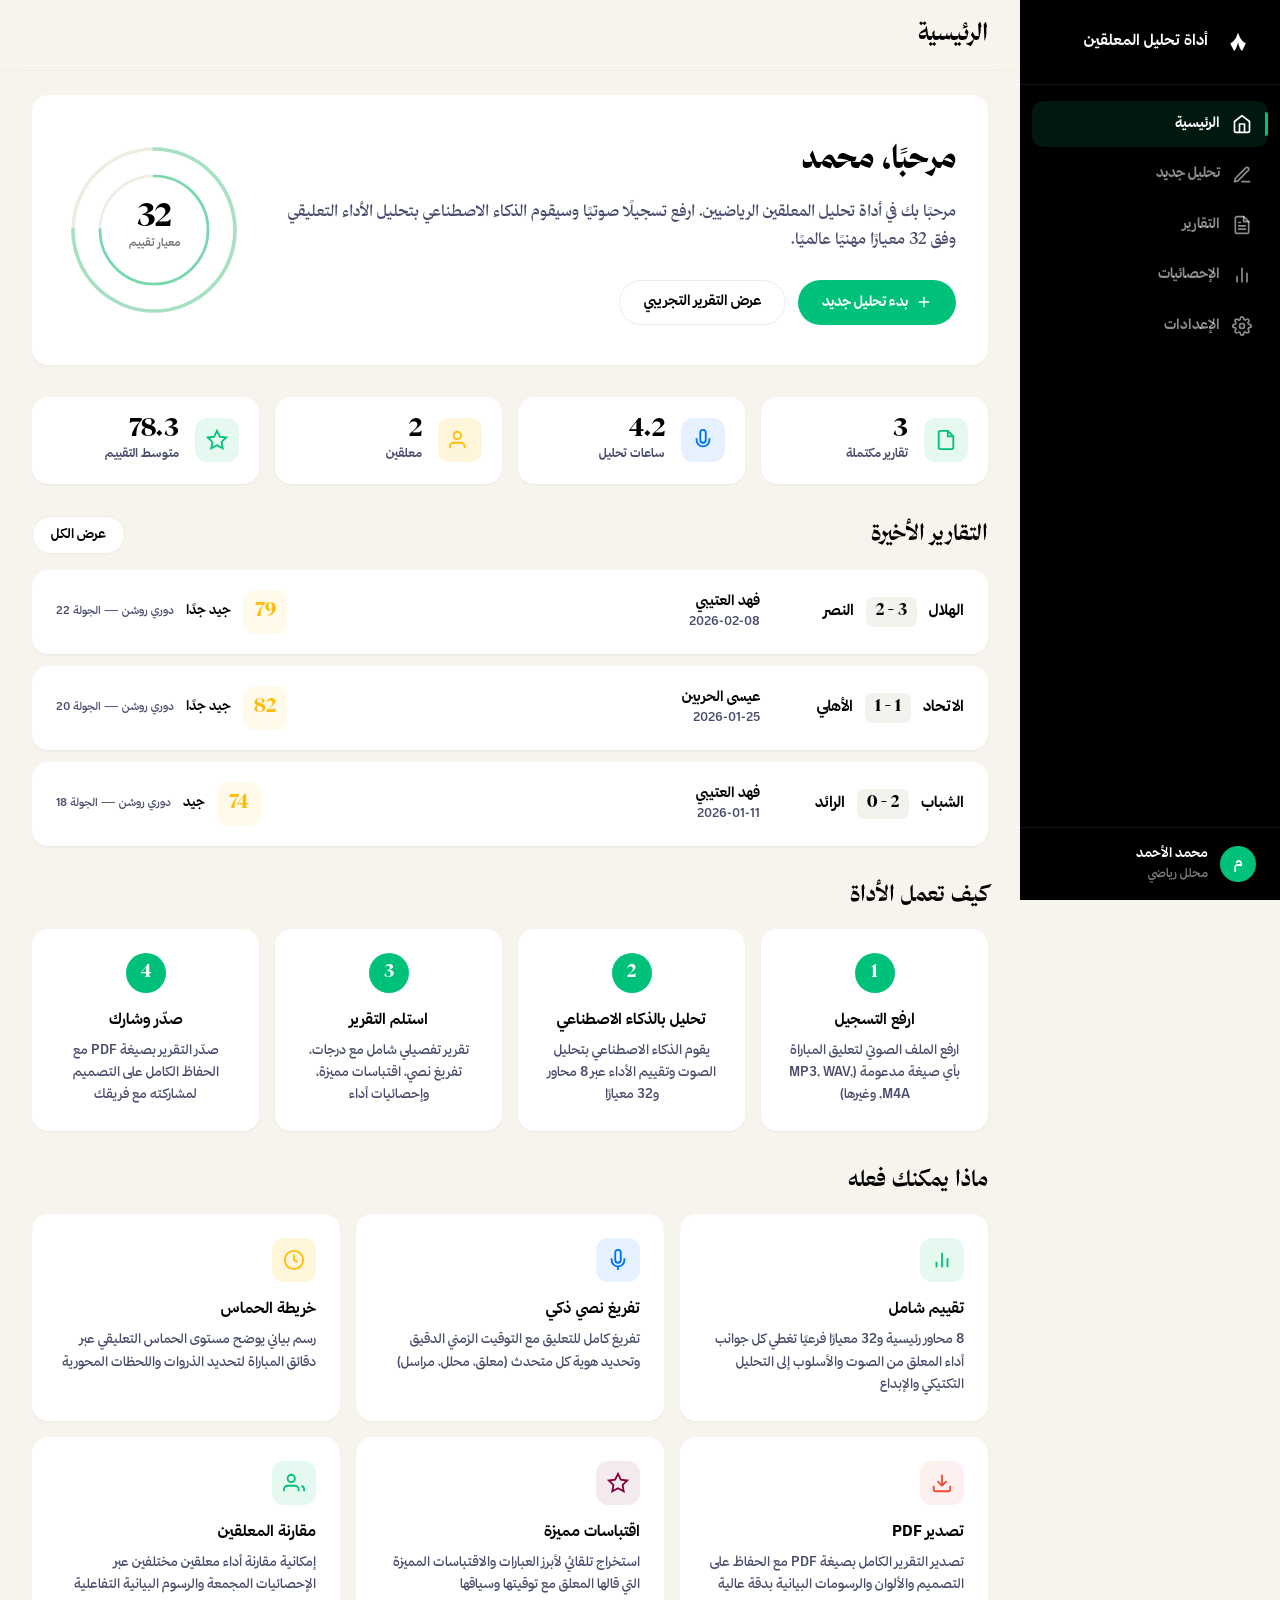
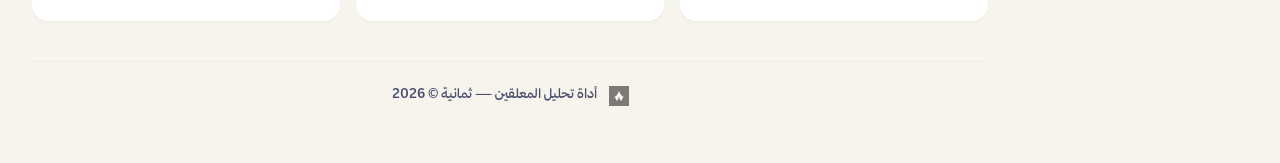
==== commit e255009d: "Remove API keys visibility and service names from settings - Remove entire API Configuration card (A" ====
--- a/index.html
+++ b/index.html
@@ -160,7 +160,7 @@
               <div class="dash-step-card">
                 <div class="dash-step-num">2</div>
                 <h4 class="dash-step-title">تحليل بالذكاء الاصطناعي</h4>
-                <p class="dash-step-desc">يقوم Gemini 2.5 Pro بتحليل الصوت وتقييم الأداء عبر 8 محاور و32 معيارًا</p>
+                <p class="dash-step-desc">يقوم الذكاء الاصطناعي بتحليل الصوت وتقييم الأداء عبر 8 محاور و32 معيارًا</p>
               </div>
               <div class="dash-step-card">
                 <div class="dash-step-num">3</div>
@@ -635,38 +635,21 @@
 
           <div class="settings-header">
             <h2 class="settings-title">الإعدادات</h2>
-            <p class="settings-subtitle">تخصيص إعدادات الأداة ونموذج الذكاء الاصطناعي وتفضيلات التقارير</p>
-          </div>
-
-          <!-- API Configuration -->
+            <p class="settings-subtitle">تخصيص إعدادات الأداة وتفضيلات التقارير</p>
+          </div>
+
+          <!-- General Settings -->
           <div class="card settings-card">
             <div class="settings-card-header">
               <div class="settings-card-icon" style="background:rgba(0,193,122,0.1);color:#00C17A;">
-                <svg viewBox="0 0 24 24" fill="none" stroke="currentColor" stroke-width="2" stroke-linecap="round" stroke-linejoin="round"><rect x="3" y="11" width="18" height="11" rx="2" ry="2"/><path d="M7 11V7a5 5 0 0 1 10 0v4"/></svg>
+                <svg viewBox="0 0 24 24" fill="none" stroke="currentColor" stroke-width="2" stroke-linecap="round" stroke-linejoin="round"><circle cx="12" cy="12" r="3"/><path d="M19.4 15a1.65 1.65 0 0 0 .33 1.82l.06.06a2 2 0 0 1 0 2.83 2 2 0 0 1-2.83 0l-.06-.06a1.65 1.65 0 0 0-1.82-.33 1.65 1.65 0 0 0-1 1.51V21a2 2 0 0 1-4 0v-.09A1.65 1.65 0 0 0 9 19.4a1.65 1.65 0 0 0-1.82.33l-.06.06a2 2 0 0 1-2.83 0 2 2 0 0 1 0-2.83l.06-.06A1.65 1.65 0 0 0 4.68 15a1.65 1.65 0 0 0-1.51-1H3a2 2 0 0 1 0-4h.09A1.65 1.65 0 0 0 4.6 9a1.65 1.65 0 0 0-.33-1.82l-.06-.06a2 2 0 0 1 0-2.83 2 2 0 0 1 2.83 0l.06.06A1.65 1.65 0 0 0 9 4.68a1.65 1.65 0 0 0 1-1.51V3a2 2 0 0 1 4 0v.09a1.65 1.65 0 0 0 1 1.51 1.65 1.65 0 0 0 1.82-.33l.06-.06a2 2 0 0 1 2.83 0 2 2 0 0 1 0 2.83l-.06.06a1.65 1.65 0 0 0-.33 1.82V9a1.65 1.65 0 0 0 1.51 1H21a2 2 0 0 1 0 4h-.09a1.65 1.65 0 0 0-1.51 1z"/></svg>
               </div>
               <div>
-                <h3 class="settings-card-title">إعدادات API</h3>
-                <p class="settings-card-desc">إعدادات الاتصال بنموذج الذكاء الاصطناعي عبر OpenRouter</p>
+                <h3 class="settings-card-title">إعدادات عامة</h3>
+                <p class="settings-card-desc">إعدادات التحليل العامة</p>
               </div>
             </div>
             <div class="settings-fields">
-              <div class="settings-field">
-                <label class="settings-label">مفتاح OpenRouter API</label>
-                <div class="settings-input-group">
-                  <input type="password" class="settings-input" id="settingsApiKey" placeholder="sk-or-v1-..." value="sk-or-v1-••••••••••••••••">
-                  <button class="btn btn-secondary btn-sm" onclick="toggleApiKeyVisibility()">إظهار</button>
-                </div>
-                <span class="settings-hint">يُستخدم للاتصال بنموذج Gemini 2.5 Pro عبر OpenRouter. <a href="https://openrouter.ai/keys" target="_blank" rel="noopener">الحصول على مفتاح</a></span>
-              </div>
-              <div class="settings-field">
-                <label class="settings-label">النموذج</label>
-                <select class="settings-select" id="settingsModel">
-                  <option value="google/gemini-2.5-pro" selected>Gemini 2.5 Pro (موصى به)</option>
-                  <option value="google/gemini-2.0-flash">Gemini 2.0 Flash (أسرع)</option>
-                  <option value="openai/gpt-4o-audio-preview">GPT-4o Audio (بديل)</option>
-                </select>
-                <span class="settings-hint">Gemini 2.5 Pro يوفر أفضل جودة تحليل للتعليقات الرياضية العربية</span>
-              </div>
               <div class="settings-field">
                 <label class="settings-label">الحد الأقصى لحجم الملف (ميغابايت)</label>
                 <input type="number" class="settings-input settings-input-sm" id="settingsMaxSize" value="200" min="10" max="500">
@@ -806,9 +789,9 @@
             <p class="settings-about-version">الإصدار 1.0.0</p>
             <p class="settings-about-desc">أداة متقدمة لتحليل وتقييم أداء المعلقين الرياضيين باستخدام الذكاء الاصطناعي. مبنية بواسطة فريق ثمانية.</p>
             <div class="settings-about-tech">
-              <span class="tag tag-green">Gemini 2.5 Pro</span>
-              <span class="tag tag-blue">OpenRouter API</span>
-              <span class="tag tag-amber">html2pdf.js</span>
+              <span class="tag tag-green">ذكاء اصطناعي</span>
+              <span class="tag tag-blue">تحليل صوتي</span>
+              <span class="tag tag-amber">تصدير PDF</span>
             </div>
           </div>
 
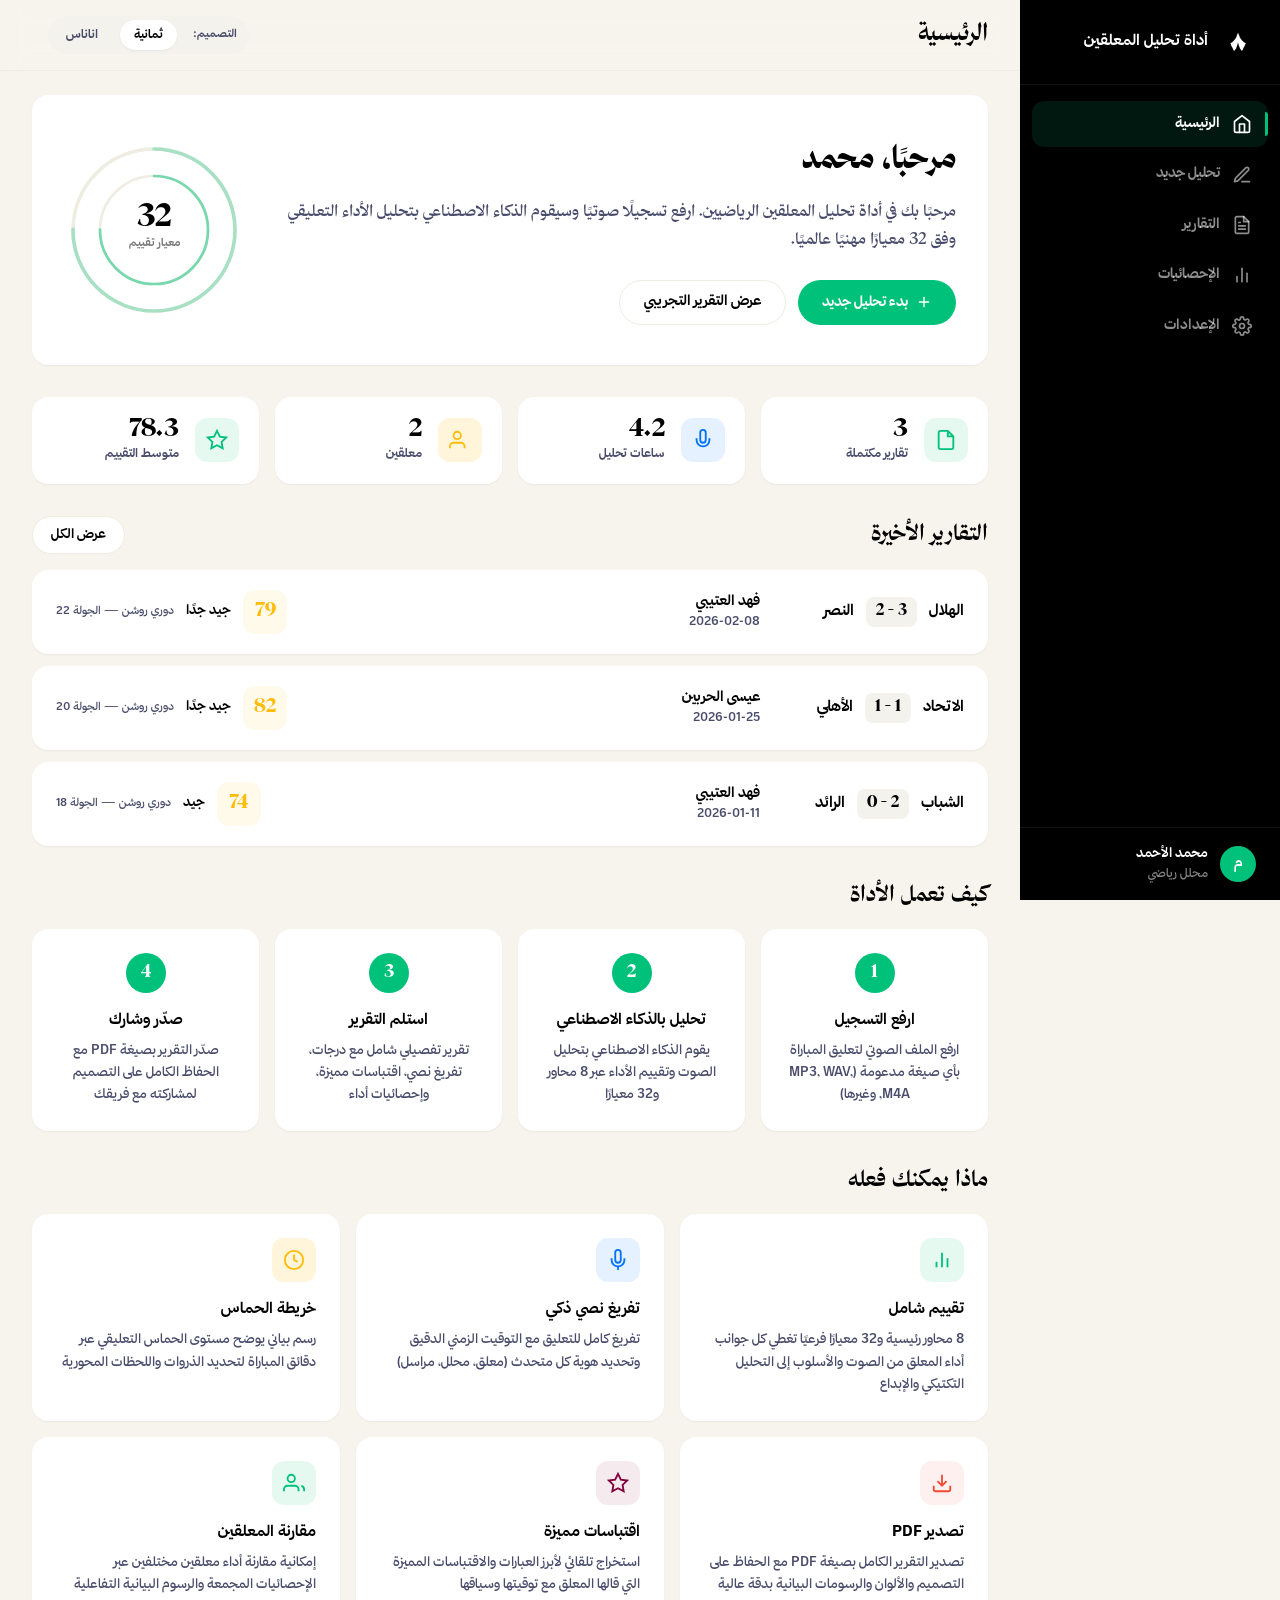
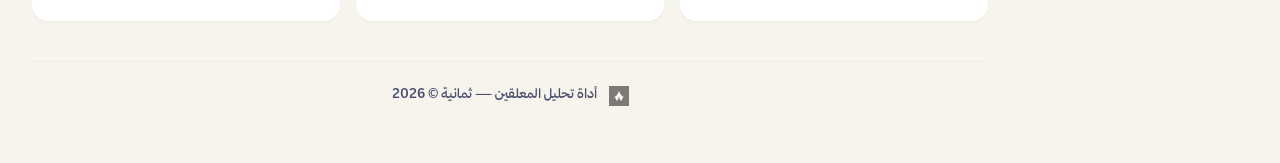
==== commit 7c9f6244: "Add theme switcher between Thmanyah and Ananas designs Implement a visible design switcher in the to" ====
--- a/index.html
+++ b/index.html
@@ -56,6 +56,11 @@
       </button>
       <div class="top-bar-content">
         <h1 class="page-title" id="pageTitle">الرئيسية</h1>
+        <div class="theme-switcher" id="themeSwitcher">
+          <span class="theme-switcher-label">التصميم:</span>
+          <button class="theme-switcher-btn active" data-theme="default" onclick="switchTheme('default')">ثمانية</button>
+          <button class="theme-switcher-btn" data-theme="ananas" onclick="switchTheme('ananas')">اناناس</button>
+        </div>
         <div class="top-bar-actions" id="topBarActions" style="display:none;">
           <button class="btn btn-secondary btn-sm" id="exportPdfBtn" onclick="exportPDF()">
             <svg class="btn-icon" viewBox="0 0 24 24" fill="none" stroke="currentColor" stroke-width="2" stroke-linecap="round" stroke-linejoin="round"><path d="M21 15v4a2 2 0 0 1-2 2H5a2 2 0 0 1-2-2v-4"/><polyline points="7 10 12 15 17 10"/><line x1="12" y1="15" x2="12" y2="3"/></svg>
--- a/styles.css
+++ b/styles.css
@@ -50,6 +50,253 @@
   --sidebar-width: 260px;
 }
 
+/* ══════════════════════════════════════════════════════════════════
+   ANANAS THEME OVERRIDE
+   When body.theme-ananas is applied, the entire app switches to the
+   Ananas design identity (orange accent, semantic rating colors, etc.)
+   ══════════════════════════════════════════════════════════════════ */
+body.theme-ananas {
+  --color-green: #EF4632;
+  --color-green-light: #FDECEA;
+  --color-green-pale: #FDECEA;
+  --color-blue: #006BFF;
+  --color-red: #8B1A1A;
+  --color-amber: #FFD04A;
+  --color-peach: #FF8C68;
+  --color-off-white: #FAFAFA;
+  --color-cream: #F4EEE8;
+  --color-warm-gray: #E8E4DE;
+
+  --ananas-prime: #EF4632;
+  --ananas-pride: #0D7544;
+  --ananas-good: #00BC60;
+  --ananas-yellow: #FFD04A;
+  --ananas-red: #EF4632;
+  --ananas-danger: #8B1A1A;
+}
+
+/* Sidebar accent color → Prime Orange */
+body.theme-ananas .nav-item.active,
+body.theme-ananas .nav-item.selected {
+  background: rgba(239, 70, 50, 0.12);
+}
+body.theme-ananas .nav-item.active::before,
+body.theme-ananas .nav-item.selected::before {
+  background: var(--ananas-prime);
+}
+
+/* User avatar */
+body.theme-ananas .user-avatar {
+  background: var(--ananas-prime);
+}
+
+/* Buttons */
+body.theme-ananas .btn-accent {
+  background: var(--ananas-prime);
+}
+body.theme-ananas .btn-accent:hover {
+  background: #D83C2A;
+}
+
+/* Upload zone hover → orange accent */
+body.theme-ananas .upload-drop-zone:hover,
+body.theme-ananas .upload-drop-zone.drag-over {
+  border-color: var(--ananas-prime);
+  background: rgba(239, 70, 50, 0.03);
+  box-shadow: 0 0 0 4px rgba(239, 70, 50, 0.1);
+}
+body.theme-ananas .upload-hero-icon {
+  background: rgba(239, 70, 50, 0.1);
+  color: var(--ananas-prime);
+}
+body.theme-ananas .upload-drop-zone:hover .drop-zone-icon,
+body.theme-ananas .upload-drop-zone.drag-over .drop-zone-icon {
+  background: rgba(239, 70, 50, 0.1);
+  color: var(--ananas-prime);
+}
+
+/* File info card icon */
+body.theme-ananas .file-info-icon {
+  background: rgba(239, 70, 50, 0.1);
+  color: var(--ananas-prime);
+}
+body.theme-ananas .file-info-remove:hover {
+  background: rgba(139, 26, 26, 0.08);
+  color: var(--ananas-danger);
+}
+
+/* Loading view → orange pulse */
+body.theme-ananas .loading-pulse-ring {
+  border-color: rgba(239, 70, 50, 0.2);
+}
+body.theme-ananas .loading-icon {
+  background: rgba(239, 70, 50, 0.1);
+  color: var(--ananas-prime);
+}
+body.theme-ananas .loading-progress-fill {
+  background: var(--ananas-prime);
+}
+body.theme-ananas .loading-step.active {
+  color: var(--ananas-prime);
+}
+body.theme-ananas .loading-step.active .step-dot {
+  background: var(--ananas-prime);
+  box-shadow: 0 0 0 4px rgba(239, 70, 50, 0.2);
+}
+
+/* Match banner — team gradients */
+body.theme-ananas .team-a {
+  background: linear-gradient(135deg, #EF4632, #D83C2A);
+}
+body.theme-ananas .team-b {
+  background: linear-gradient(135deg, #006BFF, #0058C4);
+}
+
+/* Commentator avatar */
+body.theme-ananas .commentator-avatar {
+  background: var(--ananas-prime);
+}
+
+/* Score tags */
+body.theme-ananas .tag-green {
+  background: rgba(0, 188, 96, 0.1);
+  color: #007A3D;
+}
+
+/* Highlight */
+body.theme-ananas .highlight-green {
+  background-color: var(--color-green-light);
+  color: #B5301E;
+}
+
+/* Score badges */
+body.theme-ananas .score-excellent {
+  background: rgba(0, 188, 96, 0.12);
+  color: #007A3D;
+}
+body.theme-ananas .score-good {
+  background: rgba(0, 188, 96, 0.08);
+  color: #006B42;
+}
+body.theme-ananas .score-average {
+  background: rgba(255, 208, 74, 0.2);
+  color: #8B6600;
+}
+body.theme-ananas .score-below-avg {
+  background: rgba(239, 70, 50, 0.12);
+  color: #993D26;
+}
+
+/* Badge colors */
+body.theme-ananas .badge-green {
+  background: rgba(0, 188, 96, 0.12);
+  color: #007A3D;
+}
+body.theme-ananas .badge-red {
+  background: rgba(139, 26, 26, 0.1);
+  color: #8B1A1A;
+}
+
+/* Strength / Improvement icons */
+body.theme-ananas .strength-icon {
+  background: rgba(0, 188, 96, 0.12);
+  color: #00BC60;
+}
+
+/* Quote card → orange accent border */
+body.theme-ananas .quote-card {
+  border-right-color: var(--ananas-prime);
+}
+body.theme-ananas .quote-mark {
+  color: var(--ananas-prime);
+}
+body.theme-ananas .quote-time {
+  background: rgba(239, 70, 50, 0.1);
+  color: #B5301E;
+}
+
+/* Dashboard step numbers */
+body.theme-ananas .dash-step-num {
+  background: var(--ananas-prime);
+}
+
+/* Report list avatar */
+body.theme-ananas .report-list-avatar {
+  background: var(--ananas-prime);
+}
+
+/* Focus rings → orange */
+body.theme-ananas .settings-input:focus,
+body.theme-ananas .reports-search-input:focus,
+body.theme-ananas .settings-select:focus {
+  border-color: var(--ananas-prime);
+  box-shadow: 0 0 0 3px rgba(239, 70, 50, 0.1);
+}
+
+/* Toggle switch → orange */
+body.theme-ananas .settings-switch input:checked + .settings-slider {
+  background: var(--ananas-prime);
+}
+
+/* Toast icon */
+body.theme-ananas .toast-icon {
+  color: var(--ananas-prime);
+}
+
+/* Stats trend score color */
+body.theme-ananas .stats-trend-score {
+  color: var(--ananas-prime);
+}
+body.theme-ananas .stats-page-sum-trend.up {
+  background: rgba(0, 188, 96, 0.1);
+  color: #007A3D;
+}
+
+/* Demo banner */
+body.theme-ananas .reports-demo-banner {
+  background: linear-gradient(135deg, #EF4632, #8B1A1A);
+}
+
+/* ── Theme Switcher ── */
+.theme-switcher {
+  display: flex;
+  align-items: center;
+  gap: var(--space-2);
+  margin-left: var(--space-4);
+  padding: 4px;
+  background: var(--color-cream);
+  border-radius: var(--radius-full);
+  position: relative;
+}
+.theme-switcher-label {
+  font-size: 11px;
+  font-weight: 700;
+  color: var(--color-muted);
+  padding: 0 var(--space-2);
+  white-space: nowrap;
+}
+.theme-switcher-btn {
+  padding: 6px 14px;
+  border-radius: var(--radius-full);
+  font-size: 12px;
+  font-weight: 700;
+  color: var(--color-muted);
+  background: transparent;
+  transition: all 0.25s ease;
+  white-space: nowrap;
+  font-family: var(--font-ui);
+  cursor: pointer;
+}
+.theme-switcher-btn.active {
+  background: var(--color-white);
+  color: var(--color-black);
+  box-shadow: var(--shadow-sm);
+}
+body.theme-ananas .theme-switcher-btn.active {
+  background: var(--color-white);
+  color: var(--color-black);
+}
+
 /* ── Reset ── */
 *,*::before,*::after { box-sizing: border-box; margin: 0; padding: 0; }
 html { font-size: 16px; -webkit-font-smoothing: antialiased; -moz-osx-font-smoothing: grayscale; }
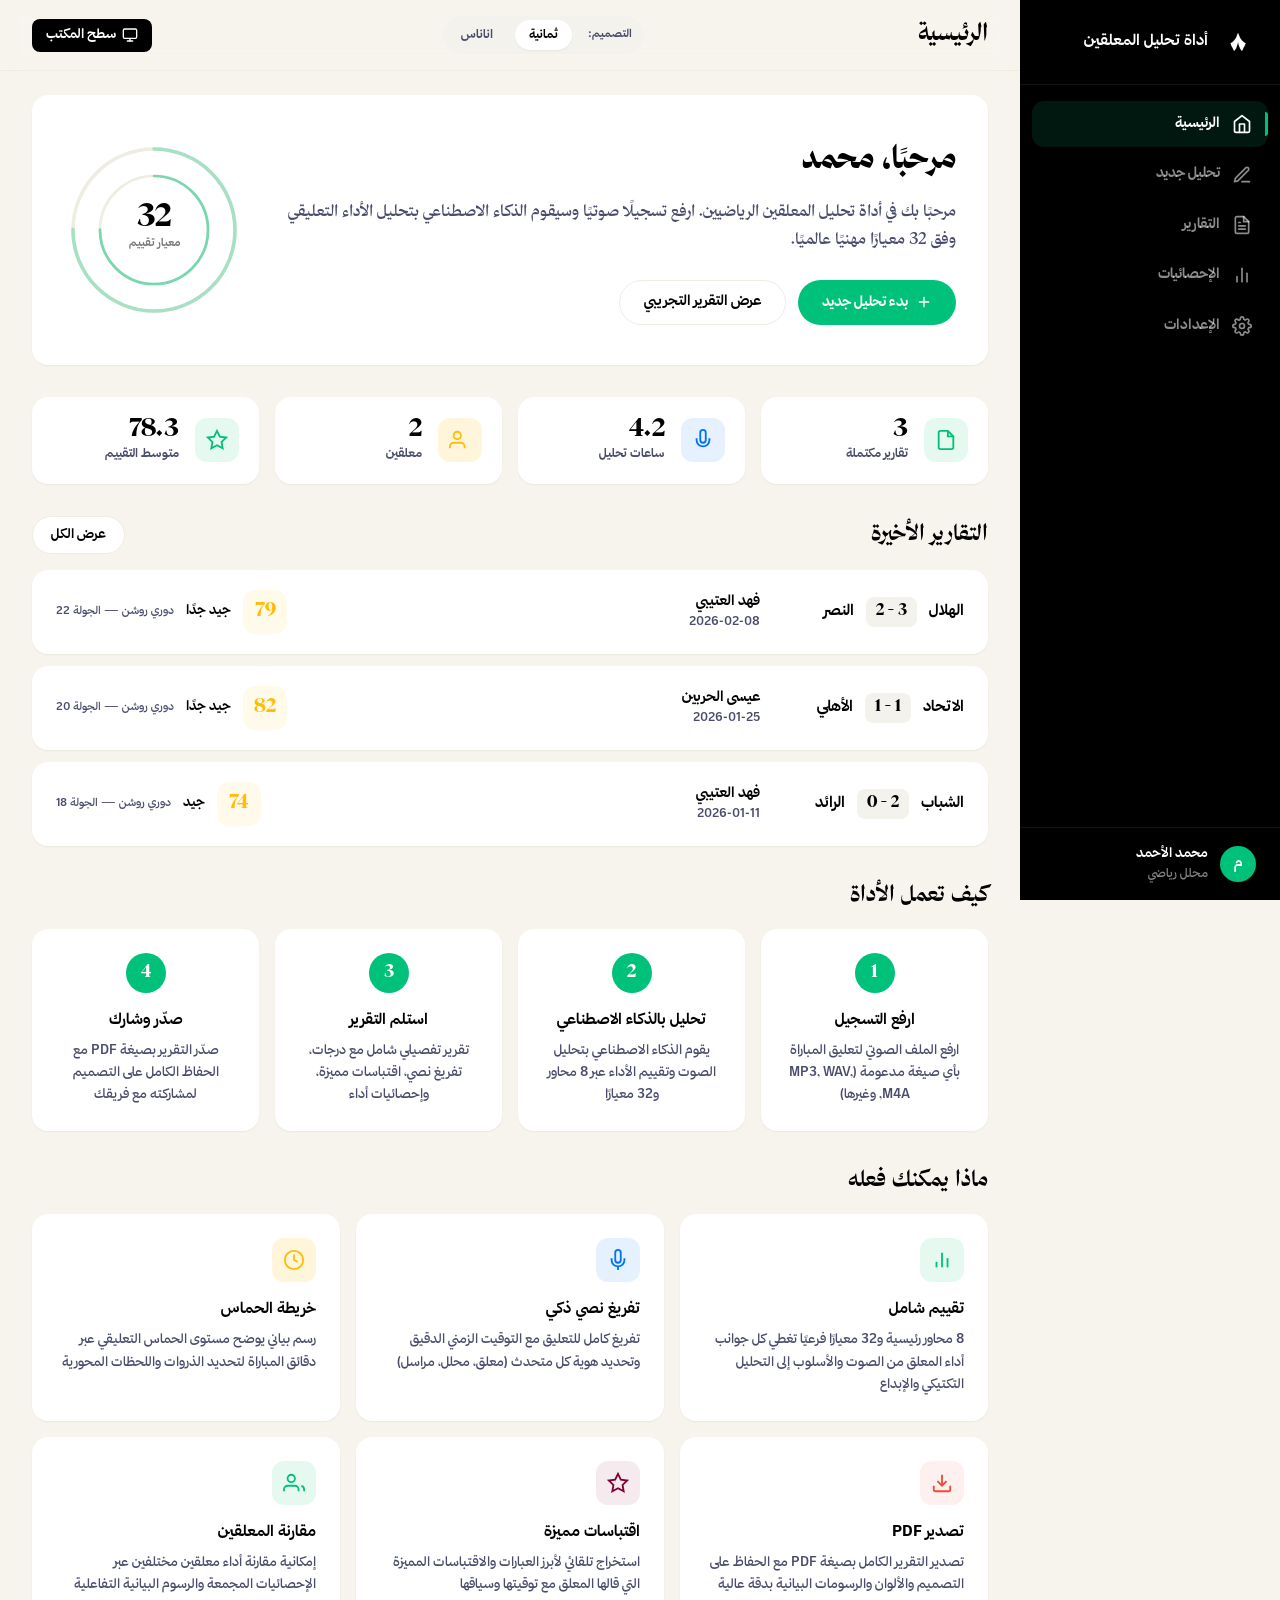
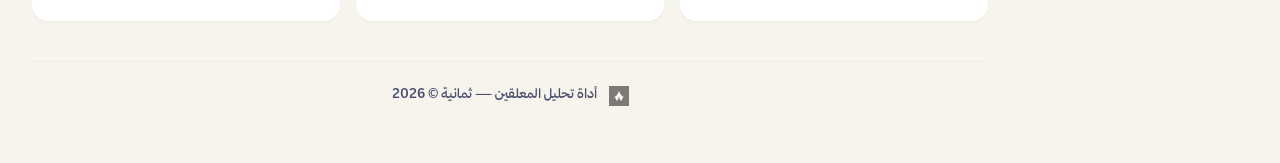
==== commit f389af19: "Add desktop mode link button to main app for easy navigation to desktop.html https://claude.ai/code/" ====
--- a/index.html
+++ b/index.html
@@ -61,6 +61,10 @@
           <button class="theme-switcher-btn active" data-theme="default" onclick="switchTheme('default')">ثمانية</button>
           <button class="theme-switcher-btn" data-theme="ananas" onclick="switchTheme('ananas')">اناناس</button>
         </div>
+        <a href="desktop.html" class="desktop-mode-btn" title="وضع سطح المكتب">
+          <svg viewBox="0 0 24 24" fill="none" stroke="currentColor" stroke-width="2" stroke-linecap="round" stroke-linejoin="round" width="16" height="16"><rect x="2" y="3" width="20" height="14" rx="2" ry="2"/><line x1="8" y1="21" x2="16" y2="21"/><line x1="12" y1="17" x2="12" y2="21"/></svg>
+          <span>سطح المكتب</span>
+        </a>
         <div class="top-bar-actions" id="topBarActions" style="display:none;">
           <button class="btn btn-secondary btn-sm" id="exportPdfBtn" onclick="exportPDF()">
             <svg class="btn-icon" viewBox="0 0 24 24" fill="none" stroke="currentColor" stroke-width="2" stroke-linecap="round" stroke-linejoin="round"><path d="M21 15v4a2 2 0 0 1-2 2H5a2 2 0 0 1-2-2v-4"/><polyline points="7 10 12 15 17 10"/><line x1="12" y1="15" x2="12" y2="3"/></svg>
--- a/styles.css
+++ b/styles.css
@@ -52,10 +52,12 @@
 
 /* ══════════════════════════════════════════════════════════════════
    ANANAS THEME OVERRIDE
-   When body.theme-ananas is applied, the entire app switches to the
-   Ananas design identity (orange accent, semantic rating colors, etc.)
+   Dramatic visual identity switch: white sidebar, pure white bg,
+   orange-red accent (#EF4632), 5-level Ananas rating system,
+   tinted criteria rows, and distinctive card styling.
    ══════════════════════════════════════════════════════════════════ */
 body.theme-ananas {
+  /* Override ALL core design tokens */
   --color-green: #EF4632;
   --color-green-light: #FDECEA;
   --color-green-pale: #FDECEA;
@@ -65,7 +67,10 @@
   --color-peach: #FF8C68;
   --color-off-white: #FAFAFA;
   --color-cream: #F4EEE8;
-  --color-warm-gray: #E8E4DE;
+  --color-warm-gray: #E0DDD6;
+  --color-dark-slate: #1A1A3A;
+  --color-charcoal: #272939;
+  --color-muted: #424360;
 
   --ananas-prime: #EF4632;
   --ananas-pride: #0D7544;
@@ -73,64 +78,125 @@
   --ananas-yellow: #FFD04A;
   --ananas-red: #EF4632;
   --ananas-danger: #8B1A1A;
-}
-
-/* Sidebar accent color → Prime Orange */
+
+  /* More generous whitespace */
+  --shadow-sm: 0 2px 8px rgba(0,0,0,0.06);
+  --shadow-md: 0 4px 16px rgba(0,0,0,0.08);
+
+  background: #FAFAFA;
+}
+
+/* ─── SIDEBAR: White instead of black ─── */
+body.theme-ananas .sidebar {
+  background: #FFFFFF;
+  color: var(--color-black);
+  border-left: 1px solid #E8E4DE;
+  box-shadow: -2px 0 12px rgba(0,0,0,0.04);
+}
+body.theme-ananas .sidebar-header {
+  border-bottom: 1px solid #E8E4DE;
+}
+body.theme-ananas .sidebar-brand {
+  color: var(--color-black);
+}
+body.theme-ananas .sidebar-footer {
+  border-top: 1px solid #E8E4DE;
+}
+body.theme-ananas .nav-item {
+  color: #6B6B8A;
+}
+body.theme-ananas .nav-item:hover {
+  color: var(--color-black);
+  background: rgba(239,70,50,0.05);
+}
 body.theme-ananas .nav-item.active,
 body.theme-ananas .nav-item.selected {
-  background: rgba(239, 70, 50, 0.12);
+  color: var(--ananas-prime);
+  background: rgba(239,70,50,0.08);
 }
 body.theme-ananas .nav-item.active::before,
 body.theme-ananas .nav-item.selected::before {
   background: var(--ananas-prime);
 }
-
-/* User avatar */
+body.theme-ananas .user-name {
+  color: var(--color-black);
+}
+body.theme-ananas .user-role {
+  color: #6B6B8A;
+}
 body.theme-ananas .user-avatar {
   background: var(--ananas-prime);
-}
-
-/* Buttons */
+  color: #FFFFFF;
+}
+
+/* ─── TOP BAR: clean white, no blur ─── */
+body.theme-ananas .top-bar {
+  background: #FFFFFF;
+  backdrop-filter: none;
+  border-bottom: 1px solid #E8E4DE;
+}
+
+/* ─── BUTTONS ─── */
+body.theme-ananas .btn-primary {
+  background: var(--color-black);
+  color: #FFFFFF;
+}
 body.theme-ananas .btn-accent {
   background: var(--ananas-prime);
 }
 body.theme-ananas .btn-accent:hover {
   background: #D83C2A;
 }
-
-/* Upload zone hover → orange accent */
+body.theme-ananas .tab.active {
+  background: var(--ananas-prime);
+  color: #FFFFFF;
+}
+
+/* ─── CARDS: no border, stronger radius, Ananas shadow ─── */
+body.theme-ananas .card {
+  border: none;
+  border-radius: 16px;
+  box-shadow: 0 2px 8px rgba(0,0,0,0.06);
+}
+body.theme-ananas .card:hover {
+  box-shadow: 0 4px 16px rgba(0,0,0,0.08);
+}
+
+/* ─── UPLOAD VIEW ─── */
+body.theme-ananas .upload-hero-icon {
+  background: rgba(239,70,50,0.1);
+  color: var(--ananas-prime);
+}
+body.theme-ananas .upload-drop-zone {
+  border-color: #E0DDD6;
+  border-radius: 16px;
+}
 body.theme-ananas .upload-drop-zone:hover,
 body.theme-ananas .upload-drop-zone.drag-over {
   border-color: var(--ananas-prime);
-  background: rgba(239, 70, 50, 0.03);
-  box-shadow: 0 0 0 4px rgba(239, 70, 50, 0.1);
-}
-body.theme-ananas .upload-hero-icon {
-  background: rgba(239, 70, 50, 0.1);
-  color: var(--ananas-prime);
+  background: rgba(239,70,50,0.03);
+  box-shadow: 0 0 0 4px rgba(239,70,50,0.1);
 }
 body.theme-ananas .upload-drop-zone:hover .drop-zone-icon,
 body.theme-ananas .upload-drop-zone.drag-over .drop-zone-icon {
-  background: rgba(239, 70, 50, 0.1);
+  background: rgba(239,70,50,0.1);
   color: var(--ananas-prime);
 }
-
-/* File info card icon */
 body.theme-ananas .file-info-icon {
-  background: rgba(239, 70, 50, 0.1);
+  background: rgba(239,70,50,0.1);
   color: var(--ananas-prime);
 }
 body.theme-ananas .file-info-remove:hover {
-  background: rgba(139, 26, 26, 0.08);
-  color: var(--ananas-danger);
-}
-
-/* Loading view → orange pulse */
+  background: rgba(139,26,26,0.08);
+  color: #8B1A1A;
+}
+
+/* ─── LOADING VIEW ─── */
 body.theme-ananas .loading-pulse-ring {
-  border-color: rgba(239, 70, 50, 0.2);
+  border-color: rgba(239,70,50,0.2);
 }
 body.theme-ananas .loading-icon {
-  background: rgba(239, 70, 50, 0.1);
+  background: rgba(239,70,50,0.1);
   color: var(--ananas-prime);
 }
 body.theme-ananas .loading-progress-fill {
@@ -141,120 +207,303 @@
 }
 body.theme-ananas .loading-step.active .step-dot {
   background: var(--ananas-prime);
-  box-shadow: 0 0 0 4px rgba(239, 70, 50, 0.2);
-}
-
-/* Match banner — team gradients */
+  box-shadow: 0 0 0 4px rgba(239,70,50,0.2);
+}
+
+/* ═══════════════════════════════════════════════
+   REPORT VIEW — The most visible change area
+   ═══════════════════════════════════════════════ */
+
+/* Match Banner → Deep Ananas dark (#1A1A3A) instead of pure black */
+body.theme-ananas .match-banner {
+  background: linear-gradient(135deg, #1A1A3A 0%, #272939 100%);
+  border-radius: 20px;
+}
 body.theme-ananas .team-a {
   background: linear-gradient(135deg, #EF4632, #D83C2A);
 }
 body.theme-ananas .team-b {
   background: linear-gradient(135deg, #006BFF, #0058C4);
 }
-
-/* Commentator avatar */
 body.theme-ananas .commentator-avatar {
   background: var(--ananas-prime);
 }
 
+/* Score Hero — distinctive orange ring & styling */
+body.theme-ananas .score-hero {
+  border-radius: 20px;
+  border: 1px solid rgba(239,70,50,0.12);
+}
+body.theme-ananas .score-ring-fill {
+  stroke: var(--ananas-prime) !important;
+}
+
+/* Category cards — add left accent stripe */
+body.theme-ananas .score-card {
+  border-radius: 16px;
+  position: relative;
+  overflow: hidden;
+}
+body.theme-ananas .score-card::after {
+  content: '';
+  position: absolute;
+  top: 0;
+  right: 0;
+  width: 4px;
+  height: 100%;
+  background: var(--ananas-prime);
+  border-radius: 0 16px 16px 0;
+}
+
 /* Score tags */
 body.theme-ananas .tag-green {
-  background: rgba(0, 188, 96, 0.1);
+  background: rgba(0,188,96,0.1);
   color: #007A3D;
+}
+body.theme-ananas .tag-amber {
+  background: rgba(255,208,74,0.15);
+  color: #8B6600;
+}
+body.theme-ananas .tag-blue {
+  background: rgba(0,107,255,0.1);
+  color: #004EB5;
 }
 
 /* Highlight */
 body.theme-ananas .highlight-green {
-  background-color: var(--color-green-light);
+  background-color: #FDECEA;
   color: #B5301E;
 }
 
-/* Score badges */
+/* Score badges — Ananas 5-level rating colors */
 body.theme-ananas .score-excellent {
-  background: rgba(0, 188, 96, 0.12);
+  background: rgba(13,117,68,0.12);
+  color: #0D7544;
+}
+body.theme-ananas .score-good {
+  background: rgba(0,188,96,0.1);
   color: #007A3D;
 }
-body.theme-ananas .score-good {
-  background: rgba(0, 188, 96, 0.08);
-  color: #006B42;
-}
 body.theme-ananas .score-average {
-  background: rgba(255, 208, 74, 0.2);
+  background: rgba(255,208,74,0.2);
   color: #8B6600;
 }
 body.theme-ananas .score-below-avg {
-  background: rgba(239, 70, 50, 0.12);
-  color: #993D26;
+  background: rgba(239,70,50,0.12);
+  color: #B5301E;
+}
+
+/* Ananas distinctive: criteria rows get tinted backgrounds by score */
+body.theme-ananas .criteria-item {
+  padding: var(--space-4);
+  border-radius: 12px;
+  transition: background 0.3s ease;
 }
 
 /* Badge colors */
 body.theme-ananas .badge-green {
-  background: rgba(0, 188, 96, 0.12);
+  background: rgba(0,188,96,0.12);
   color: #007A3D;
 }
+body.theme-ananas .badge-amber {
+  background: rgba(255,208,74,0.15);
+  color: #8B6600;
+}
 body.theme-ananas .badge-red {
-  background: rgba(139, 26, 26, 0.1);
+  background: rgba(139,26,26,0.1);
   color: #8B1A1A;
 }
 
 /* Strength / Improvement icons */
 body.theme-ananas .strength-icon {
-  background: rgba(0, 188, 96, 0.12);
+  background: rgba(0,188,96,0.12);
   color: #00BC60;
 }
-
-/* Quote card → orange accent border */
+body.theme-ananas .improvement-icon {
+  background: rgba(239,70,50,0.1);
+  color: var(--ananas-prime);
+}
+
+/* Detailed breakdown card */
+body.theme-ananas .detail-card {
+  border-radius: 20px;
+}
+body.theme-ananas .criteria-group-title {
+  border-bottom-color: #E8E4DE;
+}
+
+/* Transcription */
+body.theme-ananas .transcript-entry:nth-child(odd) {
+  background: #F4EEE8;
+}
+body.theme-ananas .transcription-content::after {
+  background: linear-gradient(transparent, #FFFFFF);
+}
+
+/* Moments timeline */
+body.theme-ananas .moment-time {
+  background: rgba(239,70,50,0.08);
+  color: var(--ananas-prime);
+}
+body.theme-ananas .moment.has-line::before {
+  background: rgba(239,70,50,0.15);
+}
+
+/* Quote card → orange accent border + distinctive style */
 body.theme-ananas .quote-card {
-  border-right-color: var(--ananas-prime);
+  border-right: 4px solid var(--ananas-prime);
+  background: #FFFFFF;
+  border-radius: 12px;
 }
 body.theme-ananas .quote-mark {
   color: var(--ananas-prime);
 }
 body.theme-ananas .quote-time {
-  background: rgba(239, 70, 50, 0.1);
+  background: rgba(239,70,50,0.1);
   color: #B5301E;
 }
 
-/* Dashboard step numbers */
+/* Performance stats */
+body.theme-ananas .stat-card {
+  background: #FFFFFF;
+  border: 1px solid #E8E4DE;
+  border-radius: 12px;
+}
+body.theme-ananas .stat-card:hover {
+  border-color: var(--ananas-prime);
+}
+
+/* Radar chart */
+body.theme-ananas .radar-card,
+body.theme-ananas .excitement-card {
+  border-radius: 20px;
+}
+
+/* Excitement bars → use Ananas palette */
+body.theme-ananas .quotes-card,
+body.theme-ananas .moments-card,
+body.theme-ananas .strengths-card,
+body.theme-ananas .improvements-card,
+body.theme-ananas .stats-card,
+body.theme-ananas .transcription-card {
+  border-radius: 20px;
+}
+
+/* ─── DASHBOARD ─── */
+body.theme-ananas .dash-welcome {
+  border-radius: 20px;
+  border: 1px solid #E8E4DE;
+  box-shadow: none;
+}
+body.theme-ananas .dash-stat-card {
+  border-radius: 16px;
+  border: 1px solid #E8E4DE;
+  box-shadow: none;
+}
+body.theme-ananas .dash-stat-card:hover {
+  border-color: var(--ananas-prime);
+  box-shadow: 0 4px 16px rgba(239,70,50,0.08);
+}
 body.theme-ananas .dash-step-num {
   background: var(--ananas-prime);
 }
-
-/* Report list avatar */
+body.theme-ananas .dash-step-card {
+  border-radius: 16px;
+}
+body.theme-ananas .dash-feature-card {
+  border-radius: 16px;
+  border: 1px solid #E8E4DE;
+  box-shadow: none;
+}
+body.theme-ananas .dash-feature-card:hover {
+  border-color: var(--ananas-prime);
+}
+body.theme-ananas .dash-report-card {
+  border-radius: 16px;
+  border: 1px solid #E8E4DE;
+  box-shadow: none;
+}
+body.theme-ananas .dash-report-card:hover {
+  border-color: var(--ananas-prime);
+}
+
+/* ─── REPORTS LIST ─── */
+body.theme-ananas .report-list-card {
+  border-radius: 16px;
+  border: 1px solid #E8E4DE;
+  box-shadow: none;
+}
+body.theme-ananas .report-list-card:hover {
+  border-color: var(--ananas-prime);
+}
 body.theme-ananas .report-list-avatar {
   background: var(--ananas-prime);
 }
-
-/* Focus rings → orange */
+body.theme-ananas .reports-demo-banner {
+  background: linear-gradient(135deg, #1A1A3A, #272939);
+  border-radius: 20px;
+}
+
+/* ─── STATISTICS ─── */
+body.theme-ananas .stats-page-sum-card {
+  border-radius: 16px;
+  border: 1px solid #E8E4DE;
+  box-shadow: none;
+}
+body.theme-ananas .stats-page-card {
+  border-radius: 20px;
+}
+body.theme-ananas .stats-trend-score {
+  color: var(--ananas-prime);
+}
+body.theme-ananas .stats-page-sum-trend.up {
+  background: rgba(0,188,96,0.1);
+  color: #007A3D;
+}
+body.theme-ananas .stats-fact-card {
+  background: #FFFFFF;
+  border: 1px solid #E8E4DE;
+  border-radius: 12px;
+}
+body.theme-ananas .stats-fact-card:hover {
+  border-color: var(--ananas-prime);
+  transform: translateX(-4px);
+}
+
+/* ─── SETTINGS ─── */
+body.theme-ananas .settings-card {
+  border-radius: 20px;
+}
 body.theme-ananas .settings-input:focus,
 body.theme-ananas .reports-search-input:focus,
 body.theme-ananas .settings-select:focus {
   border-color: var(--ananas-prime);
-  box-shadow: 0 0 0 3px rgba(239, 70, 50, 0.1);
-}
-
-/* Toggle switch → orange */
+  box-shadow: 0 0 0 3px rgba(239,70,50,0.1);
+}
 body.theme-ananas .settings-switch input:checked + .settings-slider {
   background: var(--ananas-prime);
 }
 
-/* Toast icon */
+/* ─── TOAST ─── */
+body.theme-ananas .toast-content {
+  background: #1A1A3A;
+}
 body.theme-ananas .toast-icon {
   color: var(--ananas-prime);
 }
 
-/* Stats trend score color */
-body.theme-ananas .stats-trend-score {
+/* ─── ERROR MODAL ─── */
+body.theme-ananas .error-modal-content {
+  border-radius: 20px;
+}
+body.theme-ananas .error-modal-icon {
+  background: rgba(239,70,50,0.1);
   color: var(--ananas-prime);
 }
-body.theme-ananas .stats-page-sum-trend.up {
-  background: rgba(0, 188, 96, 0.1);
-  color: #007A3D;
-}
-
-/* Demo banner */
-body.theme-ananas .reports-demo-banner {
-  background: linear-gradient(135deg, #EF4632, #8B1A1A);
+
+/* ─── PAGE FOOTER ─── */
+body.theme-ananas .page-footer {
+  border-top-color: #E8E4DE;
 }
 
 /* ── Theme Switcher ── */
@@ -292,9 +541,50 @@
   color: var(--color-black);
   box-shadow: var(--shadow-sm);
 }
+body.theme-ananas .theme-switcher {
+  background: #F4EEE8;
+}
 body.theme-ananas .theme-switcher-btn.active {
-  background: var(--color-white);
+  background: #FFFFFF;
   color: var(--color-black);
+}
+/* Ananas active switcher button gets a small orange indicator dot */
+body.theme-ananas .theme-switcher-btn[data-theme="ananas"].active::before {
+  content: '';
+  display: inline-block;
+  width: 6px;
+  height: 6px;
+  border-radius: 50%;
+  background: #EF4632;
+  margin-left: 4px;
+}
+
+/* ── Desktop Mode Button ── */
+.desktop-mode-btn {
+  display: inline-flex;
+  align-items: center;
+  gap: 6px;
+  padding: 6px 14px;
+  background: #000;
+  color: #fff;
+  font-family: inherit;
+  font-size: 13px;
+  font-weight: 600;
+  border-radius: 8px;
+  text-decoration: none;
+  transition: background 0.2s, transform 0.15s;
+  white-space: nowrap;
+}
+.desktop-mode-btn:hover {
+  background: #222;
+  transform: translateY(-1px);
+}
+.desktop-mode-btn svg { flex-shrink: 0; }
+body.theme-ananas .desktop-mode-btn {
+  background: #EF4632;
+}
+body.theme-ananas .desktop-mode-btn:hover {
+  background: #D83A28;
 }
 
 /* ── Reset ── */
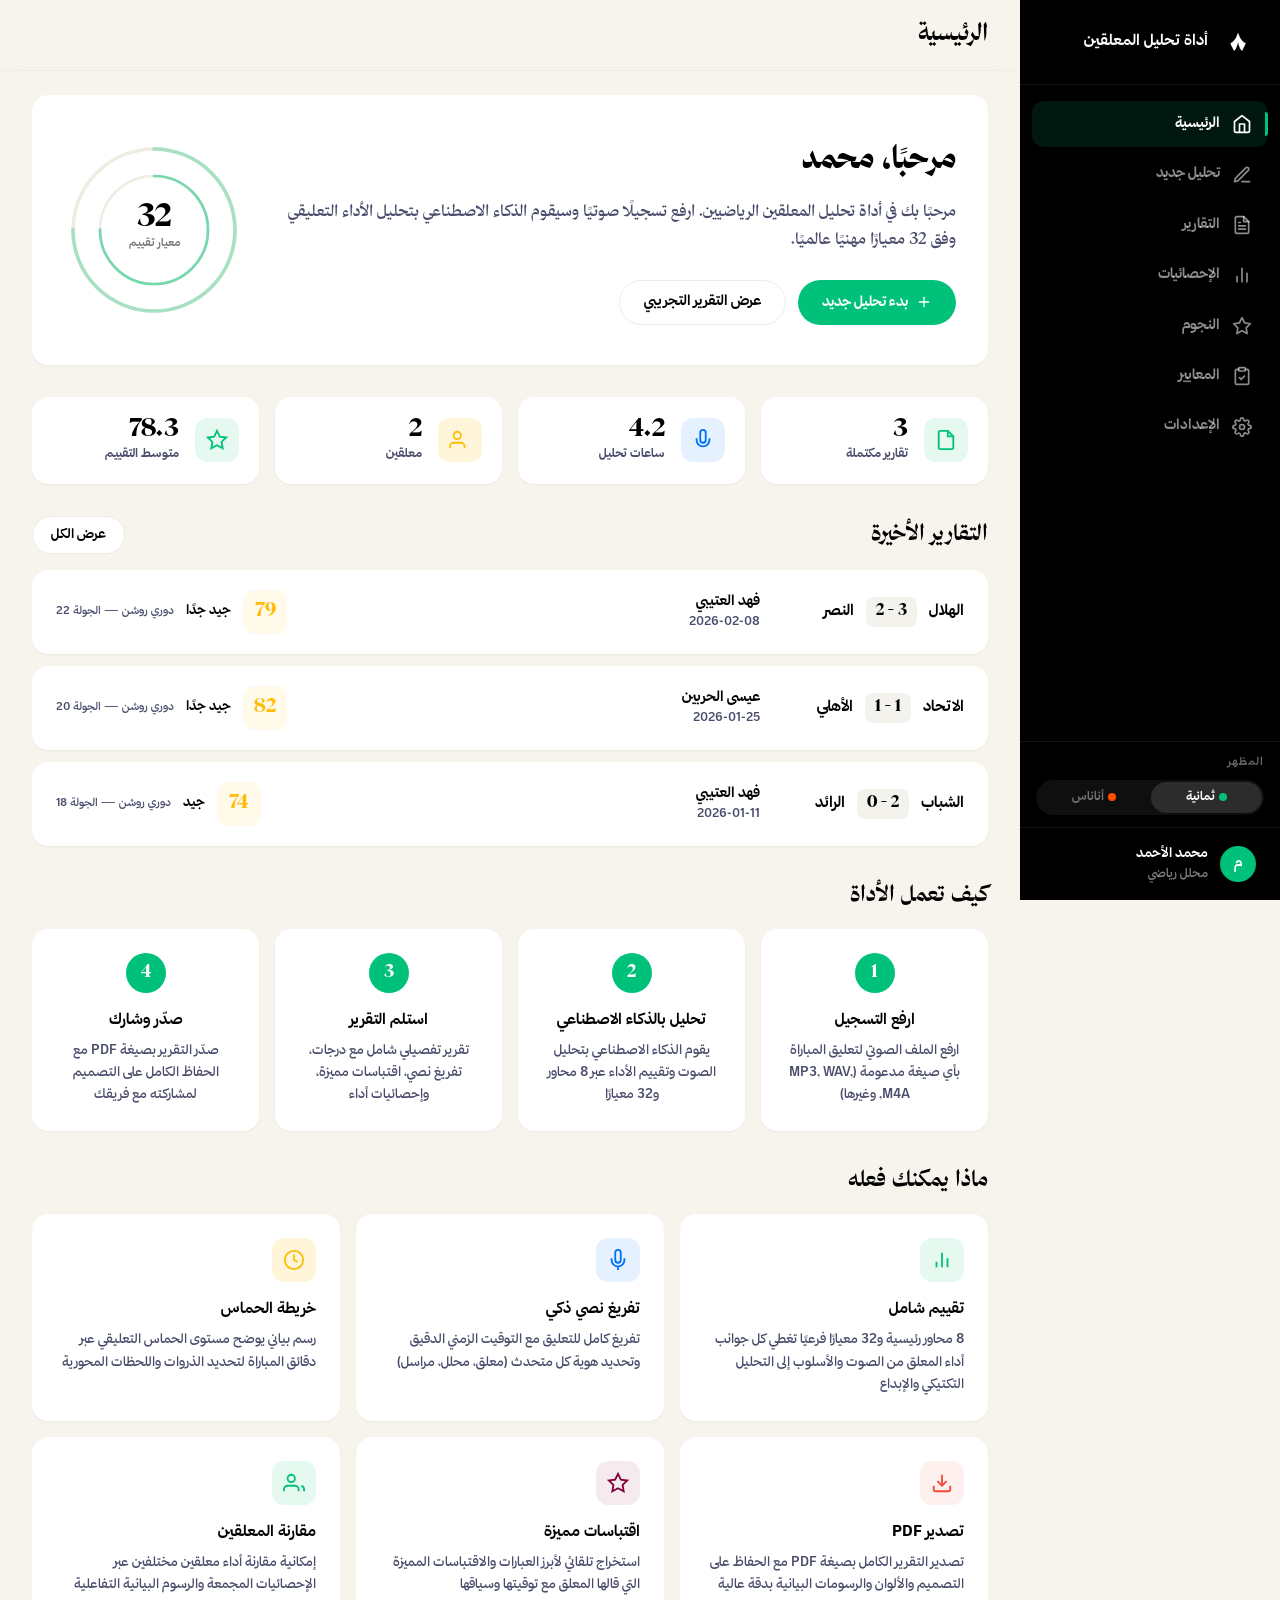
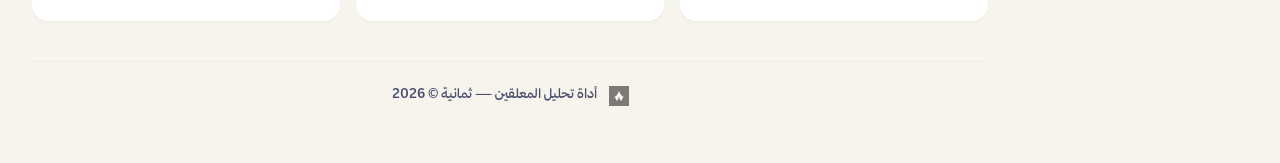
==== commit 968b3473: "Add Ananas theme, role-based criteria, stars dashboard, and enhanced reporting - Ananas design guide" ====
--- a/index.html
+++ b/index.html
@@ -33,10 +33,32 @@
         <span>الإحصائيات</span>
       </a>
       <a href="#" class="nav-item">
+        <svg class="nav-icon" viewBox="0 0 24 24" fill="none" stroke="currentColor" stroke-width="2" stroke-linecap="round" stroke-linejoin="round"><polygon points="12 2 15.09 8.26 22 9.27 17 14.14 18.18 21.02 12 17.77 5.82 21.02 7 14.14 2 9.27 8.91 8.26 12 2"/></svg>
+        <span>النجوم</span>
+      </a>
+      <a href="#" class="nav-item">
+        <svg class="nav-icon" viewBox="0 0 24 24" fill="none" stroke="currentColor" stroke-width="2" stroke-linecap="round" stroke-linejoin="round"><path d="M16 4h2a2 2 0 0 1 2 2v14a2 2 0 0 1-2 2H6a2 2 0 0 1-2-2V6a2 2 0 0 1 2-2h2"/><rect x="8" y="2" width="8" height="4" rx="1" ry="1"/><path d="M9 14l2 2 4-4"/></svg>
+        <span>المعايير</span>
+      </a>
+      <a href="#" class="nav-item">
         <svg class="nav-icon" viewBox="0 0 24 24" fill="none" stroke="currentColor" stroke-width="2" stroke-linecap="round" stroke-linejoin="round"><circle cx="12" cy="12" r="3"/><path d="M19.4 15a1.65 1.65 0 0 0 .33 1.82l.06.06a2 2 0 0 1 0 2.83 2 2 0 0 1-2.83 0l-.06-.06a1.65 1.65 0 0 0-1.82-.33 1.65 1.65 0 0 0-1 1.51V21a2 2 0 0 1-2 2 2 2 0 0 1-2-2v-.09A1.65 1.65 0 0 0 9 19.4a1.65 1.65 0 0 0-1.82.33l-.06.06a2 2 0 0 1-2.83 0 2 2 0 0 1 0-2.83l.06-.06A1.65 1.65 0 0 0 4.68 15a1.65 1.65 0 0 0-1.51-1H3a2 2 0 0 1-2-2 2 2 0 0 1 2-2h.09A1.65 1.65 0 0 0 4.6 9a1.65 1.65 0 0 0-.33-1.82l-.06-.06a2 2 0 0 1 0-2.83 2 2 0 0 1 2.83 0l.06.06A1.65 1.65 0 0 0 9 4.68a1.65 1.65 0 0 0 1-1.51V3a2 2 0 0 1 2-2 2 2 0 0 1 2 2v.09a1.65 1.65 0 0 0 1 1.51 1.65 1.65 0 0 0 1.82-.33l.06-.06a2 2 0 0 1 2.83 0 2 2 0 0 1 0 2.83l-.06.06a1.65 1.65 0 0 0-.33 1.82V9a1.65 1.65 0 0 0 1.51 1H21a2 2 0 0 1 2 2 2 2 0 0 1-2 2h-.09a1.65 1.65 0 0 0-1.51 1z"/></svg>
         <span>الإعدادات</span>
       </a>
     </nav>
+    <!-- Theme Switcher -->
+    <div class="sidebar-theme-switcher">
+      <span class="theme-switcher-label">المظهر</span>
+      <div class="theme-switcher-toggle" id="themeSwitcher" onclick="toggleTheme()">
+        <div class="theme-option theme-option-thmanyah active" data-theme="thmanyah">
+          <span class="theme-dot" style="background:#00C17A;"></span>
+          <span>ثمانية</span>
+        </div>
+        <div class="theme-option theme-option-ananas" data-theme="ananas">
+          <span class="theme-dot" style="background:#FF4D00;"></span>
+          <span>أناناس</span>
+        </div>
+      </div>
+    </div>
     <div class="sidebar-footer">
       <div class="sidebar-user">
         <div class="user-avatar">م</div>
@@ -56,16 +78,11 @@
       </button>
       <div class="top-bar-content">
         <h1 class="page-title" id="pageTitle">الرئيسية</h1>
-        <div class="theme-switcher" id="themeSwitcher">
-          <span class="theme-switcher-label">التصميم:</span>
-          <button class="theme-switcher-btn active" data-theme="default" onclick="switchTheme('default')">ثمانية</button>
-          <button class="theme-switcher-btn" data-theme="ananas" onclick="switchTheme('ananas')">اناناس</button>
-        </div>
-        <a href="desktop.html" class="desktop-mode-btn" title="وضع سطح المكتب">
-          <svg viewBox="0 0 24 24" fill="none" stroke="currentColor" stroke-width="2" stroke-linecap="round" stroke-linejoin="round" width="16" height="16"><rect x="2" y="3" width="20" height="14" rx="2" ry="2"/><line x1="8" y1="21" x2="16" y2="21"/><line x1="12" y1="17" x2="12" y2="21"/></svg>
-          <span>سطح المكتب</span>
-        </a>
         <div class="top-bar-actions" id="topBarActions" style="display:none;">
+          <button class="btn btn-secondary btn-sm" id="exportExcelBtn" onclick="exportExcel()">
+            <svg class="btn-icon" viewBox="0 0 24 24" fill="none" stroke="currentColor" stroke-width="2" stroke-linecap="round" stroke-linejoin="round"><rect x="3" y="3" width="18" height="18" rx="2"/><line x1="9" y1="3" x2="9" y2="21"/><line x1="3" y1="9" x2="21" y2="9"/><line x1="3" y1="15" x2="21" y2="15"/></svg>
+            <span>تصدير Excel</span>
+          </button>
           <button class="btn btn-secondary btn-sm" id="exportPdfBtn" onclick="exportPDF()">
             <svg class="btn-icon" viewBox="0 0 24 24" fill="none" stroke="currentColor" stroke-width="2" stroke-linecap="round" stroke-linejoin="round"><path d="M21 15v4a2 2 0 0 1-2 2H5a2 2 0 0 1-2-2v-4"/><polyline points="7 10 12 15 17 10"/><line x1="12" y1="15" x2="12" y2="3"/></svg>
             <span>تصدير PDF</span>
@@ -379,6 +396,25 @@
             </div>
           </section>
 
+          <!-- Video Link -->
+          <section class="video-link-section" id="rVideoSection" style="display:none;">
+            <div class="card video-link-card">
+              <div class="video-link-inner">
+                <div class="video-link-icon">
+                  <svg viewBox="0 0 24 24" fill="none" stroke="currentColor" stroke-width="2" stroke-linecap="round" stroke-linejoin="round"><polygon points="23 7 16 12 23 17 23 7"/><rect x="1" y="5" width="15" height="14" rx="2" ry="2"/></svg>
+                </div>
+                <div class="video-link-info">
+                  <span class="video-link-label">رابط الفيديو — مستورد من Mimir</span>
+                  <a class="video-link-url" id="rVideoUrl" href="#" target="_blank" rel="noopener"></a>
+                </div>
+                <a class="btn btn-primary btn-sm" id="rVideoBtn" href="#" target="_blank" rel="noopener">
+                  <svg class="btn-icon" viewBox="0 0 24 24" fill="none" stroke="currentColor" stroke-width="2"><polygon points="5 3 19 12 5 21 5 3"/></svg>
+                  مشاهدة
+                </a>
+              </div>
+            </div>
+          </section>
+
           <!-- Overall Score -->
           <section class="score-hero">
             <div class="score-hero-main">
@@ -511,9 +547,31 @@
           <div class="reports-filter-bar">
             <div class="reports-search">
               <svg class="reports-search-icon" viewBox="0 0 24 24" fill="none" stroke="currentColor" stroke-width="2"><circle cx="11" cy="11" r="8"/><line x1="21" y1="21" x2="16.65" y2="16.65"/></svg>
-              <input type="text" class="reports-search-input" placeholder="ابحث بالمعلق أو الفريق..." id="reportsSearchInput">
+              <input type="text" class="reports-search-input" placeholder="ابحث بالمعلق أو الفريق أو القناة..." id="reportsSearchInput">
             </div>
             <div class="reports-filter-group">
+              <select class="reports-select" id="reportsRoleFilter">
+                <option value="all">جميع الأدوار</option>
+                <option value="معلق">معلق</option>
+                <option value="مقدم">مقدم</option>
+                <option value="مراسل">مراسل</option>
+                <option value="محلل">محلل</option>
+              </select>
+              <select class="reports-select" id="reportsScoreFilter">
+                <option value="all">جميع التقييمات</option>
+                <option value="90-100">ممتاز (90-100)</option>
+                <option value="80-89">جيد جدًا (80-89)</option>
+                <option value="70-79">جيد (70-79)</option>
+                <option value="60-69">مقبول (60-69)</option>
+                <option value="0-59">يحتاج تحسين (أقل من 60)</option>
+              </select>
+              <select class="reports-select" id="reportsDateFilter">
+                <option value="all">جميع الفترات</option>
+                <option value="7">آخر أسبوع</option>
+                <option value="30">آخر شهر</option>
+                <option value="90">آخر 3 أشهر</option>
+                <option value="180">آخر 6 أشهر</option>
+              </select>
               <select class="reports-select" id="reportsSortSelect">
                 <option value="date-desc">الأحدث أولًا</option>
                 <option value="date-asc">الأقدم أولًا</option>
@@ -521,6 +579,19 @@
                 <option value="score-asc">الأقل تقييمًا</option>
               </select>
             </div>
+          </div>
+
+          <!-- Bulk Export Bar -->
+          <div class="reports-export-bar">
+            <span class="reports-export-label">تصدير التقارير المعروضة:</span>
+            <button class="btn btn-secondary btn-sm" onclick="exportFilteredReportsPDF()">
+              <svg class="btn-icon" viewBox="0 0 24 24" fill="none" stroke="currentColor" stroke-width="2"><path d="M21 15v4a2 2 0 0 1-2 2H5a2 2 0 0 1-2-2v-4"/><polyline points="7 10 12 15 17 10"/><line x1="12" y1="15" x2="12" y2="3"/></svg>
+              PDF
+            </button>
+            <button class="btn btn-secondary btn-sm" onclick="exportFilteredReportsExcel()">
+              <svg class="btn-icon" viewBox="0 0 24 24" fill="none" stroke="currentColor" stroke-width="2"><rect x="3" y="3" width="18" height="18" rx="2"/><line x1="9" y1="3" x2="9" y2="21"/><line x1="3" y1="9" x2="21" y2="9"/></svg>
+              Excel
+            </button>
           </div>
 
           <!-- Reports Grid -->
@@ -824,6 +895,119 @@
       </div>
     </div>
 
+    <!-- ═══════════ VIEW: STARS (النجوم) ═══════════ -->
+    <div class="view view-stars">
+      <div class="content-scroll">
+        <div class="stars-container">
+
+          <div class="stars-header">
+            <div class="stars-header-text">
+              <h2 class="stars-title">تقارير النجوم</h2>
+              <p class="stars-subtitle">تقرير شامل لأداء كل نجم خلال آخر 3 أشهر مع مسار التطور الزمني. البيانات مستوردة من Mimir.</p>
+            </div>
+            <div class="stars-header-actions">
+              <button class="btn btn-secondary btn-sm" onclick="exportStarsExcel()">
+                <svg class="btn-icon" viewBox="0 0 24 24" fill="none" stroke="currentColor" stroke-width="2"><rect x="3" y="3" width="18" height="18" rx="2"/><line x1="9" y1="3" x2="9" y2="21"/><line x1="3" y1="9" x2="21" y2="9"/></svg>
+                تصدير Excel
+              </button>
+              <button class="btn btn-secondary btn-sm" onclick="exportStarsPDF()">
+                <svg class="btn-icon" viewBox="0 0 24 24" fill="none" stroke="currentColor" stroke-width="2"><path d="M21 15v4a2 2 0 0 1-2 2H5a2 2 0 0 1-2-2v-4"/><polyline points="7 10 12 15 17 10"/><line x1="12" y1="15" x2="12" y2="3"/></svg>
+                تصدير PDF
+              </button>
+            </div>
+          </div>
+
+          <!-- Star Filter Bar -->
+          <div class="reports-filter-bar">
+            <div class="reports-search">
+              <svg class="reports-search-icon" viewBox="0 0 24 24" fill="none" stroke="currentColor" stroke-width="2"><circle cx="11" cy="11" r="8"/><line x1="21" y1="21" x2="16.65" y2="16.65"/></svg>
+              <input type="text" class="reports-search-input" placeholder="ابحث بالاسم..." id="starsSearchInput">
+            </div>
+            <div class="reports-filter-group">
+              <select class="reports-select" id="starsRoleFilter">
+                <option value="all">جميع الأدوار</option>
+                <option value="معلق">معلق</option>
+                <option value="مقدم">مقدم</option>
+                <option value="مراسل">مراسل</option>
+                <option value="محلل">محلل</option>
+              </select>
+              <select class="reports-select" id="starsTrendFilter">
+                <option value="all">جميع الاتجاهات</option>
+                <option value="improving">يتحسن</option>
+                <option value="stable">مستقر</option>
+                <option value="declining">يتراجع</option>
+              </select>
+            </div>
+          </div>
+
+          <!-- Stars Grid -->
+          <div class="stars-grid" id="starsGrid"></div>
+
+        </div>
+        <footer class="page-footer">
+          <div class="footer-content">
+            <img src="Usable/thamanyah.png" alt="ثمانية" class="footer-logo">
+            <span class="footer-text">أداة تحليل المعلقين — ثمانية &copy; 2026</span>
+          </div>
+        </footer>
+      </div>
+    </div>
+
+    <!-- ═══════════ VIEW: CRITERIA (المعايير) ═══════════ -->
+    <div class="view view-criteria">
+      <div class="content-scroll">
+        <div class="criteria-page-container">
+
+          <div class="criteria-page-header">
+            <h2 class="criteria-page-title">معايير التقييم</h2>
+            <p class="criteria-page-subtitle">معايير التقييم الموحدة لكل دور — معلقين، مقدمين، مراسلين، ومحللين. كل دور له معايير مخصصة بحسب طبيعة العمل.</p>
+          </div>
+
+          <!-- Listening Tool Integration Banner -->
+          <div class="listening-tool-banner">
+            <div class="listening-banner-icon">
+              <svg viewBox="0 0 24 24" fill="none" stroke="currentColor" stroke-width="2" stroke-linecap="round" stroke-linejoin="round"><path d="M12 1a3 3 0 0 0-3 3v8a3 3 0 0 0 6 0V4a3 3 0 0 0-3-3z"/><path d="M19 10v2a7 7 0 0 1-14 0v-2"/><line x1="12" y1="19" x2="12" y2="23"/></svg>
+            </div>
+            <div class="listening-banner-text">
+              <h4>ربط بأداة الاستماع — Mimir</h4>
+              <p>قيد التطوير: سيتم ربط المعايير بأداة الاستماع الآلية من Mimir بنسبة 100% لتقييم تلقائي بدون تدخل بشري.</p>
+              <span class="tag tag-amber">قيد التطوير</span>
+            </div>
+          </div>
+
+          <!-- Role Tabs -->
+          <div class="criteria-role-tabs">
+            <button class="criteria-role-tab active" onclick="switchCriteriaRole('commentator')">
+              <svg class="btn-icon" viewBox="0 0 24 24" fill="none" stroke="currentColor" stroke-width="2"><path d="M12 1a3 3 0 0 0-3 3v8a3 3 0 0 0 6 0V4a3 3 0 0 0-3-3z"/><path d="M19 10v2a7 7 0 0 1-14 0v-2"/></svg>
+              معلق
+            </button>
+            <button class="criteria-role-tab" onclick="switchCriteriaRole('presenter')">
+              <svg class="btn-icon" viewBox="0 0 24 24" fill="none" stroke="currentColor" stroke-width="2"><rect x="2" y="7" width="20" height="15" rx="2" ry="2"/><polyline points="17 2 12 7 7 2"/></svg>
+              مقدم
+            </button>
+            <button class="criteria-role-tab" onclick="switchCriteriaRole('reporter')">
+              <svg class="btn-icon" viewBox="0 0 24 24" fill="none" stroke="currentColor" stroke-width="2"><path d="M21 10c0 7-9 13-9 13s-9-6-9-13a9 9 0 0 1 18 0z"/><circle cx="12" cy="10" r="3"/></svg>
+              مراسل
+            </button>
+            <button class="criteria-role-tab" onclick="switchCriteriaRole('analyst')">
+              <svg class="btn-icon" viewBox="0 0 24 24" fill="none" stroke="currentColor" stroke-width="2"><line x1="18" y1="20" x2="18" y2="10"/><line x1="12" y1="20" x2="12" y2="4"/><line x1="6" y1="20" x2="6" y2="14"/></svg>
+              محلل
+            </button>
+          </div>
+
+          <!-- Criteria Content (populated by JS) -->
+          <div id="criteriaRoleContent"></div>
+
+        </div>
+        <footer class="page-footer">
+          <div class="footer-content">
+            <img src="Usable/thamanyah.png" alt="ثمانية" class="footer-logo">
+            <span class="footer-text">أداة تحليل المعلقين — ثمانية &copy; 2026</span>
+          </div>
+        </footer>
+      </div>
+    </div>
+
   </main>
 
   <!-- ═══════════ TOAST NOTIFICATION ═══════════ -->
--- a/styles.css
+++ b/styles.css
@@ -50,543 +50,6 @@
   --sidebar-width: 260px;
 }
 
-/* ══════════════════════════════════════════════════════════════════
-   ANANAS THEME OVERRIDE
-   Dramatic visual identity switch: white sidebar, pure white bg,
-   orange-red accent (#EF4632), 5-level Ananas rating system,
-   tinted criteria rows, and distinctive card styling.
-   ══════════════════════════════════════════════════════════════════ */
-body.theme-ananas {
-  /* Override ALL core design tokens */
-  --color-green: #EF4632;
-  --color-green-light: #FDECEA;
-  --color-green-pale: #FDECEA;
-  --color-blue: #006BFF;
-  --color-red: #8B1A1A;
-  --color-amber: #FFD04A;
-  --color-peach: #FF8C68;
-  --color-off-white: #FAFAFA;
-  --color-cream: #F4EEE8;
-  --color-warm-gray: #E0DDD6;
-  --color-dark-slate: #1A1A3A;
-  --color-charcoal: #272939;
-  --color-muted: #424360;
-
-  --ananas-prime: #EF4632;
-  --ananas-pride: #0D7544;
-  --ananas-good: #00BC60;
-  --ananas-yellow: #FFD04A;
-  --ananas-red: #EF4632;
-  --ananas-danger: #8B1A1A;
-
-  /* More generous whitespace */
-  --shadow-sm: 0 2px 8px rgba(0,0,0,0.06);
-  --shadow-md: 0 4px 16px rgba(0,0,0,0.08);
-
-  background: #FAFAFA;
-}
-
-/* ─── SIDEBAR: White instead of black ─── */
-body.theme-ananas .sidebar {
-  background: #FFFFFF;
-  color: var(--color-black);
-  border-left: 1px solid #E8E4DE;
-  box-shadow: -2px 0 12px rgba(0,0,0,0.04);
-}
-body.theme-ananas .sidebar-header {
-  border-bottom: 1px solid #E8E4DE;
-}
-body.theme-ananas .sidebar-brand {
-  color: var(--color-black);
-}
-body.theme-ananas .sidebar-footer {
-  border-top: 1px solid #E8E4DE;
-}
-body.theme-ananas .nav-item {
-  color: #6B6B8A;
-}
-body.theme-ananas .nav-item:hover {
-  color: var(--color-black);
-  background: rgba(239,70,50,0.05);
-}
-body.theme-ananas .nav-item.active,
-body.theme-ananas .nav-item.selected {
-  color: var(--ananas-prime);
-  background: rgba(239,70,50,0.08);
-}
-body.theme-ananas .nav-item.active::before,
-body.theme-ananas .nav-item.selected::before {
-  background: var(--ananas-prime);
-}
-body.theme-ananas .user-name {
-  color: var(--color-black);
-}
-body.theme-ananas .user-role {
-  color: #6B6B8A;
-}
-body.theme-ananas .user-avatar {
-  background: var(--ananas-prime);
-  color: #FFFFFF;
-}
-
-/* ─── TOP BAR: clean white, no blur ─── */
-body.theme-ananas .top-bar {
-  background: #FFFFFF;
-  backdrop-filter: none;
-  border-bottom: 1px solid #E8E4DE;
-}
-
-/* ─── BUTTONS ─── */
-body.theme-ananas .btn-primary {
-  background: var(--color-black);
-  color: #FFFFFF;
-}
-body.theme-ananas .btn-accent {
-  background: var(--ananas-prime);
-}
-body.theme-ananas .btn-accent:hover {
-  background: #D83C2A;
-}
-body.theme-ananas .tab.active {
-  background: var(--ananas-prime);
-  color: #FFFFFF;
-}
-
-/* ─── CARDS: no border, stronger radius, Ananas shadow ─── */
-body.theme-ananas .card {
-  border: none;
-  border-radius: 16px;
-  box-shadow: 0 2px 8px rgba(0,0,0,0.06);
-}
-body.theme-ananas .card:hover {
-  box-shadow: 0 4px 16px rgba(0,0,0,0.08);
-}
-
-/* ─── UPLOAD VIEW ─── */
-body.theme-ananas .upload-hero-icon {
-  background: rgba(239,70,50,0.1);
-  color: var(--ananas-prime);
-}
-body.theme-ananas .upload-drop-zone {
-  border-color: #E0DDD6;
-  border-radius: 16px;
-}
-body.theme-ananas .upload-drop-zone:hover,
-body.theme-ananas .upload-drop-zone.drag-over {
-  border-color: var(--ananas-prime);
-  background: rgba(239,70,50,0.03);
-  box-shadow: 0 0 0 4px rgba(239,70,50,0.1);
-}
-body.theme-ananas .upload-drop-zone:hover .drop-zone-icon,
-body.theme-ananas .upload-drop-zone.drag-over .drop-zone-icon {
-  background: rgba(239,70,50,0.1);
-  color: var(--ananas-prime);
-}
-body.theme-ananas .file-info-icon {
-  background: rgba(239,70,50,0.1);
-  color: var(--ananas-prime);
-}
-body.theme-ananas .file-info-remove:hover {
-  background: rgba(139,26,26,0.08);
-  color: #8B1A1A;
-}
-
-/* ─── LOADING VIEW ─── */
-body.theme-ananas .loading-pulse-ring {
-  border-color: rgba(239,70,50,0.2);
-}
-body.theme-ananas .loading-icon {
-  background: rgba(239,70,50,0.1);
-  color: var(--ananas-prime);
-}
-body.theme-ananas .loading-progress-fill {
-  background: var(--ananas-prime);
-}
-body.theme-ananas .loading-step.active {
-  color: var(--ananas-prime);
-}
-body.theme-ananas .loading-step.active .step-dot {
-  background: var(--ananas-prime);
-  box-shadow: 0 0 0 4px rgba(239,70,50,0.2);
-}
-
-/* ═══════════════════════════════════════════════
-   REPORT VIEW — The most visible change area
-   ═══════════════════════════════════════════════ */
-
-/* Match Banner → Deep Ananas dark (#1A1A3A) instead of pure black */
-body.theme-ananas .match-banner {
-  background: linear-gradient(135deg, #1A1A3A 0%, #272939 100%);
-  border-radius: 20px;
-}
-body.theme-ananas .team-a {
-  background: linear-gradient(135deg, #EF4632, #D83C2A);
-}
-body.theme-ananas .team-b {
-  background: linear-gradient(135deg, #006BFF, #0058C4);
-}
-body.theme-ananas .commentator-avatar {
-  background: var(--ananas-prime);
-}
-
-/* Score Hero — distinctive orange ring & styling */
-body.theme-ananas .score-hero {
-  border-radius: 20px;
-  border: 1px solid rgba(239,70,50,0.12);
-}
-body.theme-ananas .score-ring-fill {
-  stroke: var(--ananas-prime) !important;
-}
-
-/* Category cards — add left accent stripe */
-body.theme-ananas .score-card {
-  border-radius: 16px;
-  position: relative;
-  overflow: hidden;
-}
-body.theme-ananas .score-card::after {
-  content: '';
-  position: absolute;
-  top: 0;
-  right: 0;
-  width: 4px;
-  height: 100%;
-  background: var(--ananas-prime);
-  border-radius: 0 16px 16px 0;
-}
-
-/* Score tags */
-body.theme-ananas .tag-green {
-  background: rgba(0,188,96,0.1);
-  color: #007A3D;
-}
-body.theme-ananas .tag-amber {
-  background: rgba(255,208,74,0.15);
-  color: #8B6600;
-}
-body.theme-ananas .tag-blue {
-  background: rgba(0,107,255,0.1);
-  color: #004EB5;
-}
-
-/* Highlight */
-body.theme-ananas .highlight-green {
-  background-color: #FDECEA;
-  color: #B5301E;
-}
-
-/* Score badges — Ananas 5-level rating colors */
-body.theme-ananas .score-excellent {
-  background: rgba(13,117,68,0.12);
-  color: #0D7544;
-}
-body.theme-ananas .score-good {
-  background: rgba(0,188,96,0.1);
-  color: #007A3D;
-}
-body.theme-ananas .score-average {
-  background: rgba(255,208,74,0.2);
-  color: #8B6600;
-}
-body.theme-ananas .score-below-avg {
-  background: rgba(239,70,50,0.12);
-  color: #B5301E;
-}
-
-/* Ananas distinctive: criteria rows get tinted backgrounds by score */
-body.theme-ananas .criteria-item {
-  padding: var(--space-4);
-  border-radius: 12px;
-  transition: background 0.3s ease;
-}
-
-/* Badge colors */
-body.theme-ananas .badge-green {
-  background: rgba(0,188,96,0.12);
-  color: #007A3D;
-}
-body.theme-ananas .badge-amber {
-  background: rgba(255,208,74,0.15);
-  color: #8B6600;
-}
-body.theme-ananas .badge-red {
-  background: rgba(139,26,26,0.1);
-  color: #8B1A1A;
-}
-
-/* Strength / Improvement icons */
-body.theme-ananas .strength-icon {
-  background: rgba(0,188,96,0.12);
-  color: #00BC60;
-}
-body.theme-ananas .improvement-icon {
-  background: rgba(239,70,50,0.1);
-  color: var(--ananas-prime);
-}
-
-/* Detailed breakdown card */
-body.theme-ananas .detail-card {
-  border-radius: 20px;
-}
-body.theme-ananas .criteria-group-title {
-  border-bottom-color: #E8E4DE;
-}
-
-/* Transcription */
-body.theme-ananas .transcript-entry:nth-child(odd) {
-  background: #F4EEE8;
-}
-body.theme-ananas .transcription-content::after {
-  background: linear-gradient(transparent, #FFFFFF);
-}
-
-/* Moments timeline */
-body.theme-ananas .moment-time {
-  background: rgba(239,70,50,0.08);
-  color: var(--ananas-prime);
-}
-body.theme-ananas .moment.has-line::before {
-  background: rgba(239,70,50,0.15);
-}
-
-/* Quote card → orange accent border + distinctive style */
-body.theme-ananas .quote-card {
-  border-right: 4px solid var(--ananas-prime);
-  background: #FFFFFF;
-  border-radius: 12px;
-}
-body.theme-ananas .quote-mark {
-  color: var(--ananas-prime);
-}
-body.theme-ananas .quote-time {
-  background: rgba(239,70,50,0.1);
-  color: #B5301E;
-}
-
-/* Performance stats */
-body.theme-ananas .stat-card {
-  background: #FFFFFF;
-  border: 1px solid #E8E4DE;
-  border-radius: 12px;
-}
-body.theme-ananas .stat-card:hover {
-  border-color: var(--ananas-prime);
-}
-
-/* Radar chart */
-body.theme-ananas .radar-card,
-body.theme-ananas .excitement-card {
-  border-radius: 20px;
-}
-
-/* Excitement bars → use Ananas palette */
-body.theme-ananas .quotes-card,
-body.theme-ananas .moments-card,
-body.theme-ananas .strengths-card,
-body.theme-ananas .improvements-card,
-body.theme-ananas .stats-card,
-body.theme-ananas .transcription-card {
-  border-radius: 20px;
-}
-
-/* ─── DASHBOARD ─── */
-body.theme-ananas .dash-welcome {
-  border-radius: 20px;
-  border: 1px solid #E8E4DE;
-  box-shadow: none;
-}
-body.theme-ananas .dash-stat-card {
-  border-radius: 16px;
-  border: 1px solid #E8E4DE;
-  box-shadow: none;
-}
-body.theme-ananas .dash-stat-card:hover {
-  border-color: var(--ananas-prime);
-  box-shadow: 0 4px 16px rgba(239,70,50,0.08);
-}
-body.theme-ananas .dash-step-num {
-  background: var(--ananas-prime);
-}
-body.theme-ananas .dash-step-card {
-  border-radius: 16px;
-}
-body.theme-ananas .dash-feature-card {
-  border-radius: 16px;
-  border: 1px solid #E8E4DE;
-  box-shadow: none;
-}
-body.theme-ananas .dash-feature-card:hover {
-  border-color: var(--ananas-prime);
-}
-body.theme-ananas .dash-report-card {
-  border-radius: 16px;
-  border: 1px solid #E8E4DE;
-  box-shadow: none;
-}
-body.theme-ananas .dash-report-card:hover {
-  border-color: var(--ananas-prime);
-}
-
-/* ─── REPORTS LIST ─── */
-body.theme-ananas .report-list-card {
-  border-radius: 16px;
-  border: 1px solid #E8E4DE;
-  box-shadow: none;
-}
-body.theme-ananas .report-list-card:hover {
-  border-color: var(--ananas-prime);
-}
-body.theme-ananas .report-list-avatar {
-  background: var(--ananas-prime);
-}
-body.theme-ananas .reports-demo-banner {
-  background: linear-gradient(135deg, #1A1A3A, #272939);
-  border-radius: 20px;
-}
-
-/* ─── STATISTICS ─── */
-body.theme-ananas .stats-page-sum-card {
-  border-radius: 16px;
-  border: 1px solid #E8E4DE;
-  box-shadow: none;
-}
-body.theme-ananas .stats-page-card {
-  border-radius: 20px;
-}
-body.theme-ananas .stats-trend-score {
-  color: var(--ananas-prime);
-}
-body.theme-ananas .stats-page-sum-trend.up {
-  background: rgba(0,188,96,0.1);
-  color: #007A3D;
-}
-body.theme-ananas .stats-fact-card {
-  background: #FFFFFF;
-  border: 1px solid #E8E4DE;
-  border-radius: 12px;
-}
-body.theme-ananas .stats-fact-card:hover {
-  border-color: var(--ananas-prime);
-  transform: translateX(-4px);
-}
-
-/* ─── SETTINGS ─── */
-body.theme-ananas .settings-card {
-  border-radius: 20px;
-}
-body.theme-ananas .settings-input:focus,
-body.theme-ananas .reports-search-input:focus,
-body.theme-ananas .settings-select:focus {
-  border-color: var(--ananas-prime);
-  box-shadow: 0 0 0 3px rgba(239,70,50,0.1);
-}
-body.theme-ananas .settings-switch input:checked + .settings-slider {
-  background: var(--ananas-prime);
-}
-
-/* ─── TOAST ─── */
-body.theme-ananas .toast-content {
-  background: #1A1A3A;
-}
-body.theme-ananas .toast-icon {
-  color: var(--ananas-prime);
-}
-
-/* ─── ERROR MODAL ─── */
-body.theme-ananas .error-modal-content {
-  border-radius: 20px;
-}
-body.theme-ananas .error-modal-icon {
-  background: rgba(239,70,50,0.1);
-  color: var(--ananas-prime);
-}
-
-/* ─── PAGE FOOTER ─── */
-body.theme-ananas .page-footer {
-  border-top-color: #E8E4DE;
-}
-
-/* ── Theme Switcher ── */
-.theme-switcher {
-  display: flex;
-  align-items: center;
-  gap: var(--space-2);
-  margin-left: var(--space-4);
-  padding: 4px;
-  background: var(--color-cream);
-  border-radius: var(--radius-full);
-  position: relative;
-}
-.theme-switcher-label {
-  font-size: 11px;
-  font-weight: 700;
-  color: var(--color-muted);
-  padding: 0 var(--space-2);
-  white-space: nowrap;
-}
-.theme-switcher-btn {
-  padding: 6px 14px;
-  border-radius: var(--radius-full);
-  font-size: 12px;
-  font-weight: 700;
-  color: var(--color-muted);
-  background: transparent;
-  transition: all 0.25s ease;
-  white-space: nowrap;
-  font-family: var(--font-ui);
-  cursor: pointer;
-}
-.theme-switcher-btn.active {
-  background: var(--color-white);
-  color: var(--color-black);
-  box-shadow: var(--shadow-sm);
-}
-body.theme-ananas .theme-switcher {
-  background: #F4EEE8;
-}
-body.theme-ananas .theme-switcher-btn.active {
-  background: #FFFFFF;
-  color: var(--color-black);
-}
-/* Ananas active switcher button gets a small orange indicator dot */
-body.theme-ananas .theme-switcher-btn[data-theme="ananas"].active::before {
-  content: '';
-  display: inline-block;
-  width: 6px;
-  height: 6px;
-  border-radius: 50%;
-  background: #EF4632;
-  margin-left: 4px;
-}
-
-/* ── Desktop Mode Button ── */
-.desktop-mode-btn {
-  display: inline-flex;
-  align-items: center;
-  gap: 6px;
-  padding: 6px 14px;
-  background: #000;
-  color: #fff;
-  font-family: inherit;
-  font-size: 13px;
-  font-weight: 600;
-  border-radius: 8px;
-  text-decoration: none;
-  transition: background 0.2s, transform 0.15s;
-  white-space: nowrap;
-}
-.desktop-mode-btn:hover {
-  background: #222;
-  transform: translateY(-1px);
-}
-.desktop-mode-btn svg { flex-shrink: 0; }
-body.theme-ananas .desktop-mode-btn {
-  background: #EF4632;
-}
-body.theme-ananas .desktop-mode-btn:hover {
-  background: #D83A28;
-}
-
 /* ── Reset ── */
 *,*::before,*::after { box-sizing: border-box; margin: 0; padding: 0; }
 html { font-size: 16px; -webkit-font-smoothing: antialiased; -moz-osx-font-smoothing: grayscale; }
@@ -1853,3 +1316,283 @@
   .dash-stats-row { grid-template-columns: 1fr; }
   .dash-welcome-title { font-size: 24px; }
 }
+
+/* ════════════════════════════════════════════════════════════════
+   THEME SWITCHER
+   ════════════════════════════════════════════════════════════════ */
+.sidebar-theme-switcher {
+  padding: var(--space-3) var(--space-4);
+  border-top: 1px solid rgba(255,255,255,0.08);
+}
+.theme-switcher-label {
+  font-size: 11px; font-weight: 600; color: rgba(255,255,255,0.4);
+  text-transform: uppercase; letter-spacing: 1px;
+  display: block; margin-bottom: var(--space-2);
+}
+.theme-switcher-toggle {
+  display: flex; gap: 2px; background: rgba(255,255,255,0.06);
+  border-radius: var(--radius-full); padding: 2px; cursor: pointer;
+}
+.theme-option {
+  flex: 1; display: flex; align-items: center; justify-content: center;
+  gap: var(--space-1); padding: 6px 10px; border-radius: var(--radius-full);
+  font-size: 12px; font-weight: 700; color: rgba(255,255,255,0.4);
+  transition: all 0.3s ease; user-select: none;
+}
+.theme-option.active {
+  background: rgba(255,255,255,0.12); color: var(--color-white);
+}
+.theme-dot { width: 8px; height: 8px; border-radius: var(--radius-full); flex-shrink: 0; }
+
+/* ════════════════════════════════════════════════════════════════
+   ANANAS THEME
+   ════════════════════════════════════════════════════════════════ */
+[data-theme="ananas"] {
+  --color-green: #FF4D00;
+  --color-green-light: #FFF3E0;
+  --color-green-pale: #FFE0B2;
+  --color-off-white: #FAFAFA;
+  --color-cream: #F5F5F5;
+  --color-warm-gray: #EEEEEE;
+  --color-muted: #666680;
+}
+[data-theme="ananas"] .sidebar { background: #0A0A0A; }
+[data-theme="ananas"] .nav-item.active,
+[data-theme="ananas"] .nav-item.selected { background: rgba(255,77,0,0.12); }
+[data-theme="ananas"] .nav-item.active::before,
+[data-theme="ananas"] .nav-item.selected::before { background: #FF4D00; }
+[data-theme="ananas"] .btn-accent { background: #FF4D00; }
+[data-theme="ananas"] .btn-accent:hover { background: #E04400; }
+[data-theme="ananas"] .user-avatar { background: #FF4D00; }
+[data-theme="ananas"] .top-bar { background: rgba(250,250,250,0.92); }
+[data-theme="ananas"] .tag-green { background: rgba(255,77,0,0.1); color: #CC3D00; }
+[data-theme="ananas"] .score-excellent { background: rgba(10,104,71,0.12); color: #0A6847; }
+[data-theme="ananas"] .badge-green { background: rgba(10,104,71,0.12); color: #0A6847; }
+[data-theme="ananas"] .dash-step-num { background: #FF4D00; }
+[data-theme="ananas"] .settings-switch input:checked + .settings-slider { background: #FF4D00; }
+[data-theme="ananas"] .upload-drop-zone:hover,
+[data-theme="ananas"] .upload-drop-zone.drag-over {
+  border-color: #FF4D00; background: rgba(255,77,0,0.03);
+  box-shadow: 0 0 0 4px rgba(255,77,0,0.1);
+}
+[data-theme="ananas"] .reports-search-input:focus {
+  border-color: #FF4D00; box-shadow: 0 0 0 3px rgba(255,77,0,0.1);
+}
+[data-theme="ananas"] .loading-step.active .step-dot {
+  background: #FF4D00; box-shadow: 0 0 0 4px rgba(255,77,0,0.2);
+}
+[data-theme="ananas"] .loading-step.active { color: #FF4D00; }
+[data-theme="ananas"] .loading-icon { background: rgba(255,77,0,0.1); color: #FF4D00; }
+[data-theme="ananas"] .loading-pulse-ring { border-color: rgba(255,77,0,0.2); }
+[data-theme="ananas"] .loading-progress-fill { background: #FF4D00; }
+[data-theme="ananas"] .upload-hero-icon { background: rgba(255,77,0,0.1); color: #FF4D00; }
+[data-theme="ananas"] .upload-drop-zone:hover .drop-zone-icon,
+[data-theme="ananas"] .upload-drop-zone.drag-over .drop-zone-icon {
+  background: rgba(255,77,0,0.1); color: #FF4D00;
+}
+[data-theme="ananas"] .file-info-icon { background: rgba(255,77,0,0.1); color: #FF4D00; }
+
+/* ════════════════════════════════════════════════════════════════
+   VIDEO LINK SECTION
+   ════════════════════════════════════════════════════════════════ */
+.video-link-card { padding: var(--space-4) var(--space-6); }
+.video-link-inner {
+  display: flex; align-items: center; gap: var(--space-4);
+}
+.video-link-icon {
+  width: 44px; height: 44px; border-radius: var(--radius-md);
+  background: rgba(0,114,249,0.1); color: #0072F9;
+  display: flex; align-items: center; justify-content: center; flex-shrink: 0;
+}
+.video-link-icon svg { width: 22px; height: 22px; }
+.video-link-info { flex: 1; display: flex; flex-direction: column; }
+.video-link-label { font-size: 11px; font-weight: 600; color: var(--color-muted); text-transform: uppercase; letter-spacing: 0.5px; }
+.video-link-url { font-size: 14px; font-weight: 600; color: #0072F9; word-break: break-all; }
+.video-link-url:hover { text-decoration: underline; }
+
+/* ════════════════════════════════════════════════════════════════
+   REPORTS EXPORT BAR
+   ════════════════════════════════════════════════════════════════ */
+.reports-export-bar {
+  display: flex; align-items: center; gap: var(--space-3);
+  padding: var(--space-3) var(--space-4);
+  background: var(--color-cream); border-radius: var(--radius-md);
+}
+.reports-export-label { font-size: 13px; font-weight: 600; color: var(--color-muted); flex: 1; }
+
+/* ════════════════════════════════════════════════════════════════
+   STARS PAGE
+   ════════════════════════════════════════════════════════════════ */
+.stars-container { display: flex; flex-direction: column; gap: var(--space-6); max-width: 1100px; width: 100%; margin: 0 auto; }
+.stars-header { display: flex; align-items: flex-start; justify-content: space-between; gap: var(--space-4); flex-wrap: wrap; }
+.stars-header-text { flex: 1; }
+.stars-title { font-family: var(--font-display); font-weight: 900; font-size: 28px; margin-bottom: var(--space-2); }
+.stars-subtitle { font-family: var(--font-body); font-size: 15px; color: var(--color-muted); line-height: 1.7; font-weight: 500; }
+.stars-header-actions { display: flex; gap: var(--space-2); }
+.stars-grid { display: flex; flex-direction: column; gap: var(--space-6); }
+
+/* Star Card */
+.star-card {
+  background: var(--color-white); border-radius: var(--radius-lg);
+  box-shadow: var(--shadow-sm); overflow: hidden;
+  transition: box-shadow 0.2s ease;
+}
+.star-card:hover { box-shadow: var(--shadow-md); }
+.star-card-header {
+  background: var(--color-black); color: var(--color-white);
+  padding: var(--space-6); display: flex; align-items: center; gap: var(--space-5);
+}
+.star-card-avatar {
+  width: 56px; height: 56px; border-radius: var(--radius-full);
+  background: var(--color-green); display: flex; align-items: center; justify-content: center;
+  font-weight: 900; font-size: 22px; flex-shrink: 0;
+}
+.star-card-info { flex: 1; }
+.star-card-name { font-family: var(--font-display); font-weight: 700; font-size: 22px; }
+.star-card-role { font-size: 13px; color: rgba(255,255,255,0.6); font-weight: 500; }
+.star-card-channel { font-size: 12px; color: rgba(255,255,255,0.4); }
+.star-card-score {
+  display: flex; flex-direction: column; align-items: center;
+  padding: var(--space-3) var(--space-5); border-radius: var(--radius-lg);
+}
+.star-card-score-num { font-family: var(--font-display); font-weight: 900; font-size: 32px; }
+.star-card-score-label { font-size: 11px; font-weight: 600; opacity: 0.7; }
+.star-card-trend {
+  display: flex; align-items: center; gap: var(--space-1);
+  font-size: 12px; font-weight: 700; margin-top: 2px;
+}
+.star-card-trend.up { color: #00C17A; }
+.star-card-trend.down { color: #F24935; }
+.star-card-trend.stable { color: rgba(255,255,255,0.5); }
+
+.star-card-body { padding: var(--space-6); display: flex; flex-direction: column; gap: var(--space-5); }
+
+/* Timeline */
+.star-timeline { display: flex; flex-direction: column; gap: var(--space-4); }
+.star-timeline-title { font-weight: 700; font-size: 16px; display: flex; align-items: center; gap: var(--space-2); }
+.star-timeline-entries { display: flex; flex-direction: column; gap: var(--space-3); }
+.star-timeline-entry {
+  display: flex; align-items: center; gap: var(--space-4);
+  padding: var(--space-3) var(--space-4); border-radius: var(--radius-md);
+  background: var(--color-off-white); transition: background 0.2s ease;
+}
+.star-timeline-entry:hover { background: var(--color-cream); }
+.star-timeline-date { font-weight: 700; font-size: 12px; color: var(--color-muted); min-width: 80px; }
+.star-timeline-match { font-weight: 600; font-size: 14px; flex: 1; }
+.star-timeline-score {
+  font-family: var(--font-display); font-weight: 900; font-size: 18px;
+  padding: 2px 12px; border-radius: var(--radius-full);
+}
+.star-timeline-video {
+  display: flex; align-items: center; gap: var(--space-1);
+  font-size: 12px; font-weight: 600; color: #0072F9;
+  flex-shrink: 0;
+}
+.star-timeline-video:hover { text-decoration: underline; }
+.star-timeline-video svg { width: 14px; height: 14px; }
+
+/* Star Categories Mini */
+.star-cats-grid { display: grid; grid-template-columns: repeat(4, 1fr); gap: var(--space-3); }
+.star-cat-mini {
+  text-align: center; padding: var(--space-3);
+  background: var(--color-off-white); border-radius: var(--radius-md);
+}
+.star-cat-mini-score { font-family: var(--font-display); font-weight: 900; font-size: 22px; display: block; }
+.star-cat-mini-name { font-size: 11px; font-weight: 600; color: var(--color-muted); }
+
+/* Progress chart in star card */
+.star-progress-chart { position: relative; height: 120px; }
+.star-progress-svg { width: 100%; height: 100%; }
+
+/* ════════════════════════════════════════════════════════════════
+   CRITERIA PAGE
+   ════════════════════════════════════════════════════════════════ */
+.criteria-page-container { display: flex; flex-direction: column; gap: var(--space-6); max-width: 1100px; width: 100%; margin: 0 auto; }
+.criteria-page-header { margin-bottom: var(--space-2); }
+.criteria-page-title { font-family: var(--font-display); font-weight: 900; font-size: 28px; margin-bottom: var(--space-2); }
+.criteria-page-subtitle { font-family: var(--font-body); font-size: 15px; color: var(--color-muted); line-height: 1.7; font-weight: 500; }
+
+/* Listening Tool Banner */
+.listening-tool-banner {
+  display: flex; align-items: flex-start; gap: var(--space-4);
+  padding: var(--space-5) var(--space-6);
+  background: linear-gradient(135deg, rgba(255,188,10,0.08), rgba(255,188,10,0.02));
+  border: 1px solid rgba(255,188,10,0.2);
+  border-radius: var(--radius-lg);
+}
+.listening-banner-icon {
+  width: 44px; height: 44px; border-radius: var(--radius-md);
+  background: rgba(255,188,10,0.15); color: #8B6600;
+  display: flex; align-items: center; justify-content: center; flex-shrink: 0;
+}
+.listening-banner-icon svg { width: 22px; height: 22px; }
+.listening-banner-text h4 { font-weight: 700; font-size: 15px; margin-bottom: var(--space-1); }
+.listening-banner-text p { font-size: 13px; color: var(--color-muted); line-height: 1.6; font-weight: 500; margin-bottom: var(--space-2); }
+
+/* Role Tabs */
+.criteria-role-tabs {
+  display: flex; gap: var(--space-2); flex-wrap: wrap;
+}
+.criteria-role-tab {
+  display: flex; align-items: center; gap: var(--space-2);
+  padding: 10px 24px; border-radius: var(--radius-full);
+  font-size: 14px; font-weight: 700;
+  color: var(--color-muted); background: var(--color-white);
+  border: 1px solid var(--color-warm-gray);
+  transition: all 0.2s ease;
+}
+.criteria-role-tab .btn-icon { width: 16px; height: 16px; }
+.criteria-role-tab:hover { border-color: var(--color-muted); }
+.criteria-role-tab.active {
+  background: var(--color-black); color: var(--color-white); border-color: var(--color-black);
+}
+
+/* Criteria Role Content */
+.criteria-role-section {
+  background: var(--color-white); border-radius: var(--radius-lg);
+  box-shadow: var(--shadow-sm); padding: var(--space-6);
+  margin-bottom: var(--space-4);
+}
+.criteria-role-section-title {
+  font-family: var(--font-display); font-weight: 700; font-size: 20px;
+  margin-bottom: var(--space-2);
+  display: flex; align-items: center; gap: var(--space-2);
+}
+.criteria-role-section-desc {
+  font-size: 13px; color: var(--color-muted); margin-bottom: var(--space-5);
+  font-weight: 500; line-height: 1.6;
+}
+.criteria-role-list { display: flex; flex-direction: column; gap: var(--space-3); }
+.criteria-role-item {
+  display: flex; align-items: flex-start; gap: var(--space-3);
+  padding: var(--space-3) var(--space-4);
+  background: var(--color-off-white); border-radius: var(--radius-md);
+}
+.criteria-role-num {
+  width: 28px; height: 28px; border-radius: var(--radius-full);
+  background: var(--color-green); color: var(--color-white);
+  display: flex; align-items: center; justify-content: center;
+  font-weight: 700; font-size: 13px; flex-shrink: 0;
+}
+[data-theme="ananas"] .criteria-role-num { background: #FF4D00; }
+.criteria-role-item-info { flex: 1; }
+.criteria-role-item-name { font-weight: 700; font-size: 14px; margin-bottom: 2px; }
+.criteria-role-item-desc { font-size: 12px; color: var(--color-muted); line-height: 1.5; font-weight: 500; }
+
+/* ════════════════════════════════════════════════════════════════
+   RESPONSIVE — NEW SECTIONS
+   ════════════════════════════════════════════════════════════════ */
+@media (max-width: 1024px) {
+  .star-cats-grid { grid-template-columns: repeat(2, 1fr); }
+  .stars-header { flex-direction: column; }
+}
+@media (max-width: 768px) {
+  .star-card-header { flex-direction: column; text-align: center; }
+  .star-cats-grid { grid-template-columns: 1fr 1fr; }
+  .criteria-role-tabs { flex-wrap: wrap; }
+  .video-link-inner { flex-direction: column; text-align: center; }
+  .reports-filter-group { flex-direction: column; width: 100%; }
+  .reports-filter-group .reports-select { width: 100%; }
+  .stars-header-actions { flex-direction: column; width: 100%; }
+  .stars-header-actions .btn { width: 100%; justify-content: center; }
+}
